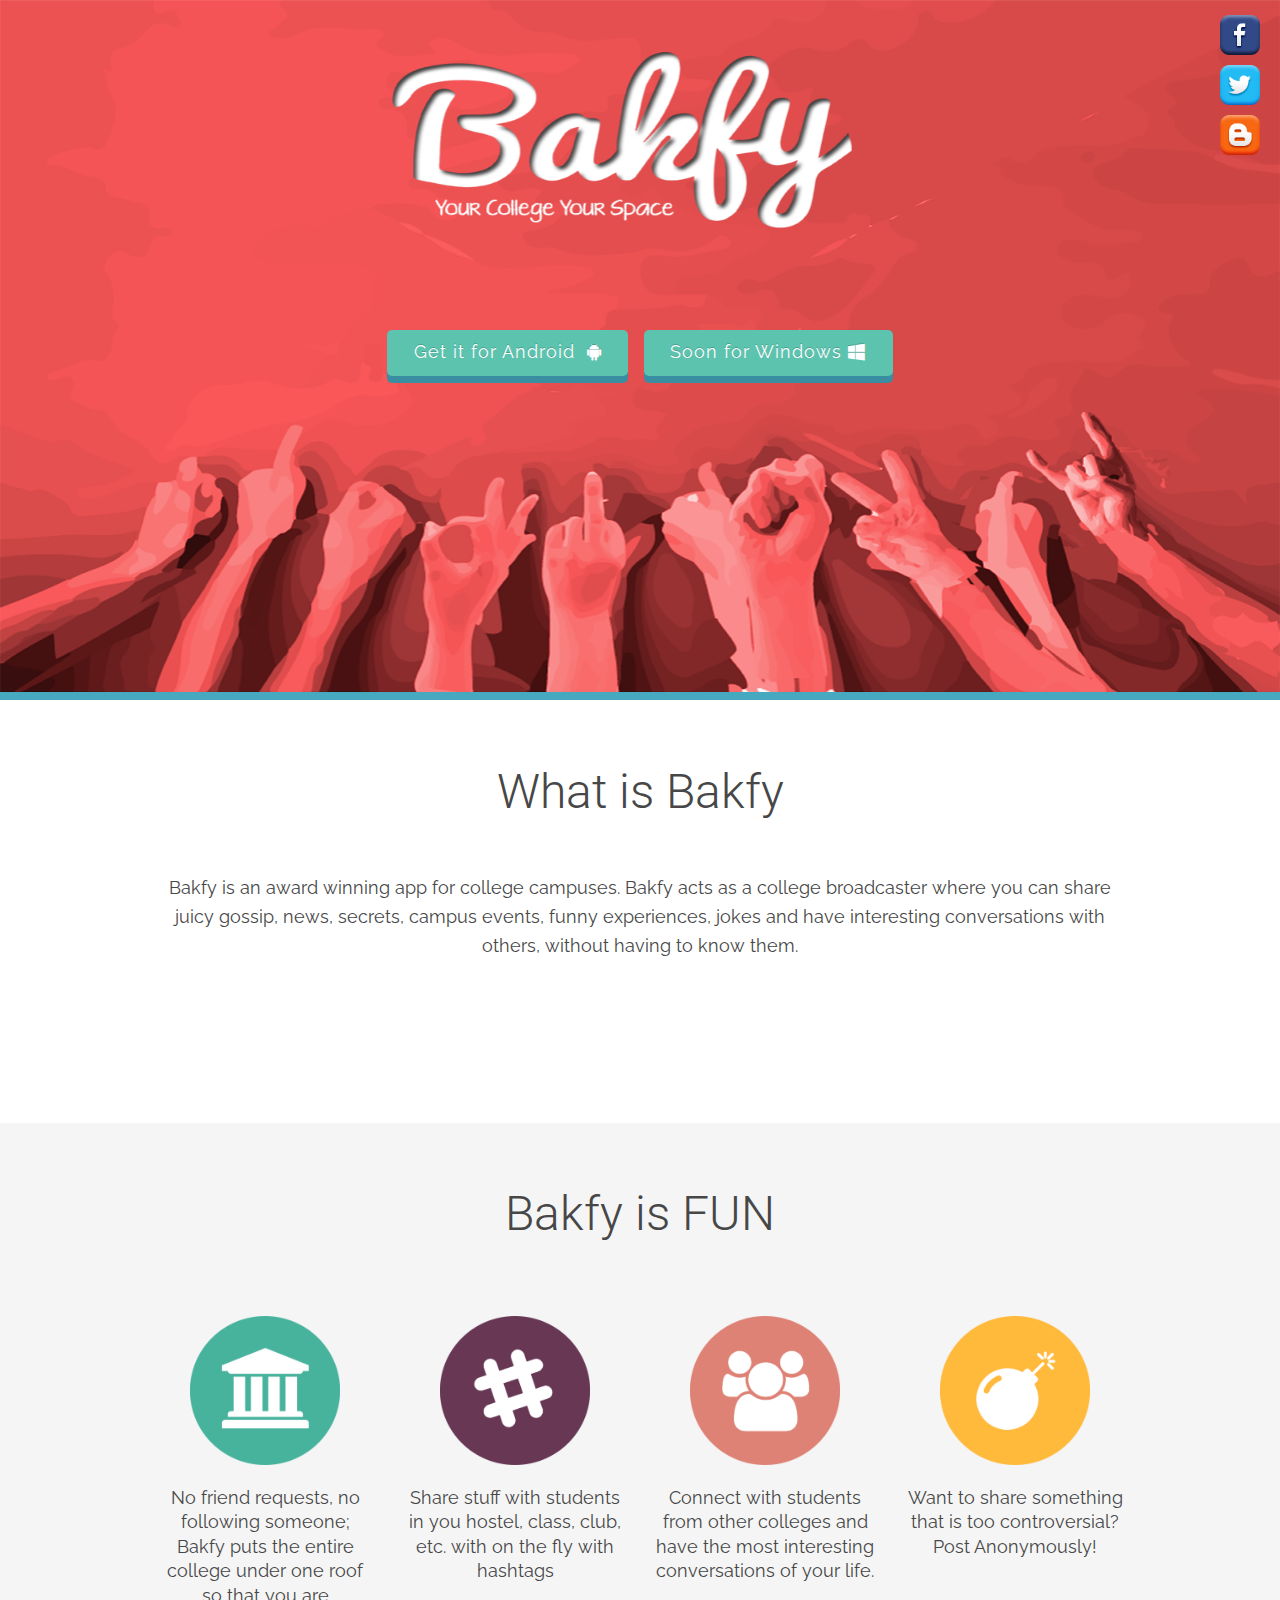
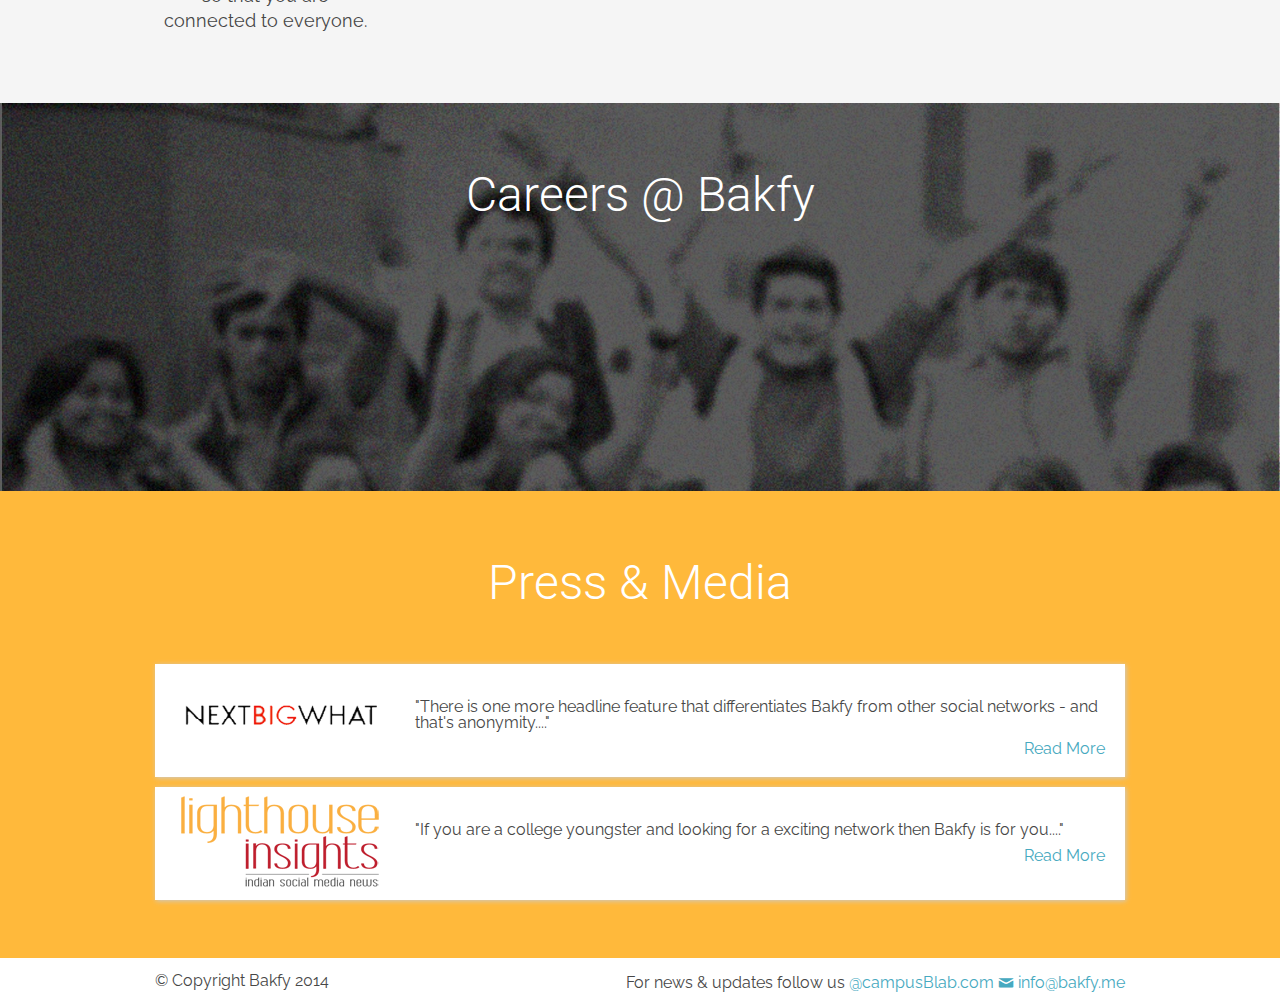
==== index.html @ e76b0308 "font n all" ====
<!DOCTYPE html>

<!--[if IE 8]>         <html class="no-js lt-ie9" lang="en" > <![endif]-->
<!--[if gt IE 8]><!--> <html class="no-js" lang="en" > <!--<![endif]-->

<head>

  <meta charset="utf-8">
  <meta http-equiv="X-UA-Compatible" content="IE=edge,chrome=1">
  <meta name="viewport" content="width=device-width, initial-scale=1">
  <title>Bakfy</title>
  <meta name="title" content="Bakfy">
  <!-- Webfonts -->
  <link rel='stylesheet' href='http://fonts.googleapis.com/css?family=Roboto:400,700'>
  <link href='http://fonts.googleapis.com/css?family=Raleway' rel='stylesheet' type='text/css'>
  <!-- CSS -->
  <link rel='stylesheet' href='css/style.css'>
  <link rel='stylesheet' href='css/kirill.css'>
  <link rel='stylesheet' href='css/tsl.css'>
  <link rel='stylesheet' href='css/font-awesome/css/font-awesome.min.css'>  

  <!-- Favicons -->
  <link rel="icon" type="image/ico" href="favicon.ico">

  <!-- Application-specific meta tags -->
  <!-- Windows 8 -->
  <meta name="application-name" content="">
  <meta name="msapplication-TileColor" content="">
  <meta name="msapplication-TileImage" content="">
  <!-- Twitter -->
  <meta name="twitter:card" content="">
  <meta name="twitter:site" content="">
  <meta name="twitter:title" content="">
  <meta name="twitter:description" content="">
  <meta name="twitter:url" content="">
  <!-- Facebook -->
  <meta property="og:title" content="">
  <meta property="og:description" content="">
  <meta property="og:url" content="">
  <meta property="og:image" content="">


</head>

<body>
    <div class="socialites small-3 large-3 columns" >
                <a href="https://www.facebook.com/bakfy" target="_blank"><img src="img/fb.png"></a>
                <a href="https://twitter.com/bakfy" target="_blank"><img src="img/tw.png"></a>
                <a href="https://campusblab.com" target="_blank"><img src="img/blogger.png"></a>
        </div>
    <header style="height: 700px;">
      <div class="row" style="margin-top: 280px;">
            <div class="small-12 large-8 small-centered columns">
            <p class="text-center slideup">
    <!--            -->
    <a href="https://play.google.com/store/apps/details?id=com.bakfy.dev&hl=en" target="_blank" class="button push ">Get it for Android &nbsp;<i class="fa fa-android"></i></a>
    <a href="#" class="button push " style="margin-left: 10px;position: relative">Soon for Windows&nbsp;<i class="fa fa-windows"></i></a>
            </p>
            </div>
  	</div>
  </header>

  <section class="story" id="aboutUs">
  	<div class="row">
  		<div class="small-12 columns">
  			<h3>What is Bakfy</h3>
                        <p class="fadein">
                    Bakfy is an award winning app for college campuses. Bakfy acts as a college broadcaster where you can share juicy gossip, news, secrets, campus events, funny experiences, jokes and have interesting conversations with others, without having to know them. 
                    </p>
                    <br/><br/>
                    <a href="#" data-reveal-id="myVid" class="button push playVid fadein">
                        <i class="fa fa-play-circle"></i>&nbsp; Watch Video
                    </a>
  		</div>
  	</div>
  </section>
  <section class="one story">
      <h3>Bakfy is FUN</h3>
    <div class="row buttonsRound">
  		<div class="small-12 large-3 columns">
                    <div class="mainRound"><img src="img/univ.png"></div>
  				<p>No friend requests, no following someone; Bakfy puts the entire college under one roof so that you are connected to everyone.</p>
  		</div>
  		<div class="small-12 large-3 columns">
  				<div class="mainRound"><img src="img/hash.png"></div>
  				<p>Share stuff with students in you hostel, class, club, etc. with on the fly with hashtags</p>
  		</div>
  		<div class="small-12 large-3 columns">
  				<div class="mainRound"><img src="img/users.png"></div>
  				<p>Connect with students from other colleges and have the most interesting conversations of your life.</p>
  		</div>
  		<div class="small-12 large-3 columns">
  				<div class="mainRound"><img src="img/bomb.png"></div>
  				<p>Want to share something that is too controversial? Post Anonymously!</p>
  		</div>
  	</div>
  </section>
 <section class="story" id="careers">
  	<div class="row">
  		<div class="small-12 columns">
  			<h3>Careers @ Bakfy</h3>
                        <p class="fadein">
                    Bakfy is a Bangalore based startup by alums of NIT Trichy and DCE (Yes, we could not make it to IITs). Some of the brightest minds and super passionate students from across campuses are working with us. If you are a go-getter, a startup enthusiast and want to learn while earning some money, Bakfy may just be the place for you.

                    We are looking for people to work across Campus Ambassadors, Marketing and Content Writing. Don't know your mojo? No worries. We will help you figure out.

                    Shoot an email at <a href="mailto:reach@bakfy.me">reach@bakfy.me</a> with some brief about yourself. 
                    </p>
  		</div>
  	</div>
  </section>   
  <section class="story one" id="pressCoverage">
  	<div class="row">
  		<div class="small-12 columns">
  			<h3>Press & Media</h3>
                        <div class="row pressTab">
                        <div class="small-12 large-3 columns">
                            <img src="img/nbw_.png">
                        </div>
                        <div class="small-12 large-9 columns pressText">
                            "There is one more headline feature that differentiates Bakfy from other social networks - and that's anonymity...."<br/>
                            <a class="pull-right pressReadMore" href="http://www.nextbigwhat.com/bakfy-helps-find-fellow-iitians-easy-way-297/" target="_blank">Read More</a>
                        </div>
                        </div>
                        <div class="row pressTab">
                        <div class="small-12 large-3 columns">
                            <img src="img/lhi.png">
                        </div>
                        <div class="small-12 large-9 columns pressText">
                            "If you are a college youngster and looking for a exciting network then Bakfy is for you...."<br/>
                            <a class="pull-right pressReadMore" href="http://lighthouseinsights.in/bakfy-android-app-review.html/" target="_blank">Read More</a>
                        </div>
                        </div>
  		</div>
  	</div>
  </section>    
  <div><a href="#" class="scrollup"><i class="icon-arrow-up"></i></a></div>

  <footer>
    <div class="row">
        <div class="small-12 columns" style="margin: 15px 0;">
          <div class="pull-left">&copy; Copyright Bakfy 2014</div> 
          <div class="pull-right">For news &amp; updates follow us <a href="http://campusblab.com/">@campusBlab.com</a> <a href="mailto:info@bakfy.me"><i style="position: relative; top: 2px;"class="icon-mail"></i> info@bakfy.me</a></div>
      </div>
    </div>
  </footer>

  <script>
  document.write('<script src=' +
  ('__proto__' in {} ? 'js/zepto' : 'js/jquery') +
  '.js><\/script>')
  </script>

	<!-- JS -->
  <script src='js/jquery.js'></script>
	<script src='js/foundation.min.js'></script>
	<script src='js/app.js'></script>
	<script src='js/inview.min.js'></script>

  <script>
    $(document).foundation();
    $(document).ready(function(){
        $('a.smoother').click(function(){
         $('html, body').animate({
            scrollTop: $( $.attr(this, 'href') ).offset().top
        }, 500);
        return false;
        });
    });
  </script>
<div id="myVid" class="reveal-modal" data-reveal >
    <div id="vimeoVid"></div>
  <a class="close-reveal-modal closeMe">&#215;</a>
</div>
</body>
</html>
---- css/style.css ----
*,
*:before,
*:after {
  -moz-box-sizing: border-box;
  -webkit-box-sizing: border-box;
  box-sizing: border-box; }

html,
body {
  font-size: 100%; }

body {
  background: white;
  color: #474747;
  padding: 0;
  margin: 0;
  font-family: "Raleway", "brandon grotesque", "Helvetica Neue", "Helvetica", Helvetica, Arial, sans-serif;
  font-weight: normal;
  font-style: normal;
  line-height: 1;
  position: relative; }

a:focus {
  outline: none; }

img,
object,
embed {
  max-width: 100%;
  height: auto; }

object,
embed {
  height: 100%; }

img {
  -ms-interpolation-mode: bicubic; }

#map_canvas img,
#map_canvas embed,
#map_canvas object,
.map_canvas img,
.map_canvas embed,
.map_canvas object {
  max-width: none !important; }

.left {
  float: left !important; }

.right {
  float: right !important; }

.text-left {
  text-align: left !important; }

.text-right {
  text-align: right !important; }

.text-center {
  text-align: center !important; }

.text-justify {
  text-align: justify !important; }

.hide {
  display: none; }

.antialiased {
  -webkit-font-smoothing: antialiased; }

img {
  display: inline-block; }

textarea {
  height: auto;
  min-height: 50px; }

select {
  width: 100%; }

/* Grid HTML Classes */
.row {
  width: 100%;
  margin-left: auto;
  margin-right: auto;
  margin-top: 0;
  margin-bottom: 0;
  max-width: 62.5em;
  *zoom: 1; }
  .row:before, .row:after {
    content: " ";
    display: table; }
  .row:after {
    clear: both; }
  .row .column,
  .row .columns {
    position: relative;
    padding-left: 0.9375em;
    padding-right: 0.9375em;
    width: 100%;
    float: left; }
  .row.collapse .column,
  .row.collapse .columns {
    position: relative;
    padding-left: 0;
    padding-right: 0;
    float: left; }
  .row .row {
    width: auto;
    margin-left: -0.9375em;
    margin-right: -0.9375em;
    margin-top: 0;
    margin-bottom: 0;
    max-width: none;
    *zoom: 1; }
    .row .row:before, .row .row:after {
      content: " ";
      display: table; }
    .row .row:after {
      clear: both; }
    .row .row.collapse {
      width: auto;
      margin: 0;
      max-width: none;
      *zoom: 1; }
      .row .row.collapse:before, .row .row.collapse:after {
        content: " ";
        display: table; }
      .row .row.collapse:after {
        clear: both; }

@media only screen {
  .row .column,
  .row .columns {
    position: relative;
    padding-left: 0.9375em;
    padding-right: 0.9375em;
    float: left; }

  .row .small-1 {
    position: relative;
    width: 8.33333%; }

  .row .small-2 {
    position: relative;
    width: 16.66667%; }

  .row .small-3 {
    position: relative;
    width: 25%; }

  .row .small-4 {
    position: relative;
    width: 33.33333%; }

  .row .small-5 {
    position: relative;
    width: 41.66667%; }

  .row .small-6 {
    position: relative;
    width: 50%; }

  .row .small-7 {
    position: relative;
    width: 58.33333%; }

  .row .small-8 {
    position: relative;
    width: 66.66667%; }

  .row .small-9 {
    position: relative;
    width: 75%; }

  .row .small-10 {
    position: relative;
    width: 83.33333%; }

  .row .small-11 {
    position: relative;
    width: 91.66667%; }

  .row .small-12 {
    position: relative;
    width: 100%; }

  .row .small-offset-1 {
    position: relative;
    margin-left: 8.33333%; }

  .row .small-offset-2 {
    position: relative;
    margin-left: 16.66667%; }

  .row .small-offset-3 {
    position: relative;
    margin-left: 25%; }

  .row .small-offset-4 {
    position: relative;
    margin-left: 33.33333%; }

  .row .small-offset-5 {
    position: relative;
    margin-left: 41.66667%; }

  .row .small-offset-6 {
    position: relative;
    margin-left: 50%; }

  .row .small-offset-7 {
    position: relative;
    margin-left: 58.33333%; }

  .row .small-offset-8 {
    position: relative;
    margin-left: 66.66667%; }

  .row .small-offset-9 {
    position: relative;
    margin-left: 75%; }

  .row .small-offset-10 {
    position: relative;
    margin-left: 83.33333%; }

  [class*="column"] + [class*="column"]:last-child {
    float: right; }

  [class*="column"] + [class*="column"].end {
    float: left; }

  .column.small-centered,
  .columns.small-centered {
    position: relative;
    margin-left: auto;
    margin-right: auto;
    float: none !important; } }
/* Styles for screens that are atleast 768px; */
@media only screen and (min-width: 48em) {
  .row .large-1 {
    position: relative;
    width: 8.33333%; }

  .row .large-2 {
    position: relative;
    width: 16.66667%; }

  .row .large-3 {
    position: relative;
    width: 25%; }

  .row .large-4 {
    position: relative;
    width: 33.33333%; }

  .row .large-5 {
    position: relative;
    width: 41.66667%; }

  .row .large-6 {
    position: relative;
    width: 50%; }

  .row .large-7 {
    position: relative;
    width: 58.33333%; }

  .row .large-8 {
    position: relative;
    width: 66.66667%; }

  .row .large-9 {
    position: relative;
    width: 75%; }

  .row .large-10 {
    position: relative;
    width: 83.33333%; }

  .row .large-11 {
    position: relative;
    width: 91.66667%; }

  .row .large-12 {
    position: relative;
    width: 100%; }

  .row .large-offset-1 {
    position: relative;
    margin-left: 8.33333%; }

  .row .large-offset-2 {
    position: relative;
    margin-left: 16.66667%; }

  .row .large-offset-3 {
    position: relative;
    margin-left: 25%; }

  .row .large-offset-4 {
    position: relative;
    margin-left: 33.33333%; }

  .row .large-offset-5 {
    position: relative;
    margin-left: 41.66667%; }

  .row .large-offset-6 {
    position: relative;
    margin-left: 50%; }

  .row .large-offset-7 {
    position: relative;
    margin-left: 58.33333%; }

  .row .large-offset-8 {
    position: relative;
    margin-left: 66.66667%; }

  .row .large-offset-9 {
    position: relative;
    margin-left: 75%; }

  .row .large-offset-10 {
    position: relative;
    margin-left: 83.33333%; }

  .push-2 {
    position: relative;
    left: 16.66667%;
    right: auto; }

  .pull-2 {
    position: relative;
    right: 16.66667%;
    left: auto; }

  .push-3 {
    position: relative;
    left: 25%;
    right: auto; }

  .pull-3 {
    position: relative;
    right: 25%;
    left: auto; }

  .push-4 {
    position: relative;
    left: 33.33333%;
    right: auto; }

  .pull-4 {
    position: relative;
    right: 33.33333%;
    left: auto; }

  .push-5 {
    position: relative;
    left: 41.66667%;
    right: auto; }

  .pull-5 {
    position: relative;
    right: 41.66667%;
    left: auto; }

  .push-6 {
    position: relative;
    left: 50%;
    right: auto; }

  .pull-6 {
    position: relative;
    right: 50%;
    left: auto; }

  .push-7 {
    position: relative;
    left: 58.33333%;
    right: auto; }

  .pull-7 {
    position: relative;
    right: 58.33333%;
    left: auto; }

  .push-8 {
    position: relative;
    left: 66.66667%;
    right: auto; }

  .pull-8 {
    position: relative;
    right: 66.66667%;
    left: auto; }

  .push-9 {
    position: relative;
    left: 75%;
    right: auto; }

  .pull-9 {
    position: relative;
    right: 75%;
    left: auto; }

  .push-10 {
    position: relative;
    left: 83.33333%;
    right: auto; }

  .pull-10 {
    position: relative;
    right: 83.33333%;
    left: auto; }

  .small-push-2 {
    left: inherit; }

  .small-pull-2 {
    right: inherit; }

  .small-push-3 {
    left: inherit; }

  .small-pull-3 {
    right: inherit; }

  .small-push-4 {
    left: inherit; }

  .small-pull-4 {
    right: inherit; }

  .small-push-5 {
    left: inherit; }

  .small-pull-5 {
    right: inherit; }

  .small-push-6 {
    left: inherit; }

  .small-pull-6 {
    right: inherit; }

  .small-push-7 {
    left: inherit; }

  .small-pull-7 {
    right: inherit; }

  .small-push-8 {
    left: inherit; }

  .small-pull-8 {
    right: inherit; }

  .small-push-9 {
    left: inherit; }

  .small-pull-9 {
    right: inherit; }

  .small-push-10 {
    left: inherit; }

  .small-pull-10 {
    right: inherit; }

  .column.large-centered,
  .columns.large-centered {
    position: relative;
    margin-left: auto;
    margin-right: auto;
    float: none !important; } }
/* Foundation Visibility HTML Classes */
.show-for-small,
.show-for-medium-down,
.show-for-large-down {
  display: inherit !important; }

.show-for-medium,
.show-for-medium-up,
.show-for-large,
.show-for-large-up,
.show-for-xlarge {
  display: none !important; }

.hide-for-medium,
.hide-for-medium-up,
.hide-for-large,
.hide-for-large-up,
.hide-for-xlarge {
  display: inherit !important; }

.hide-for-small,
.hide-for-medium-down,
.hide-for-large-down {
  display: none !important; }

/* Specific visilbity for tables */
table.show-for-small, table.show-for-medium-down, table.show-for-large-down, table.hide-for-medium, table.hide-for-medium-up, table.hide-for-large, table.hide-for-large-up, table.hide-for-xlarge {
  display: table; }

thead.show-for-small, thead.show-for-medium-down, thead.show-for-large-down, thead.hide-for-medium, thead.hide-for-medium-up, thead.hide-for-large, thead.hide-for-large-up, thead.hide-for-xlarge {
  display: table-header-group !important; }

tbody.show-for-small, tbody.show-for-medium-down, tbody.show-for-large-down, tbody.hide-for-medium, tbody.hide-for-medium-up, tbody.hide-for-large, tbody.hide-for-large-up, tbody.hide-for-xlarge {
  display: table-row-group !important; }

tr.show-for-small, tr.show-for-medium-down, tr.show-for-large-down, tr.hide-for-medium, tr.hide-for-medium-up, tr.hide-for-large, tr.hide-for-large-up, tr.hide-for-xlarge {
  display: table-row !important; }

td.show-for-small, td.show-for-medium-down, td.show-for-large-down, td.hide-for-medium, td.hide-for-medium-up, td.hide-for-large, td.hide-for-large-up, td.hide-for-xlarge,
th.show-for-small,
th.show-for-medium-down,
th.show-for-large-down,
th.hide-for-medium,
th.hide-for-medium-up,
th.hide-for-large,
th.hide-for-large-up,
th.hide-for-xlarge {
  display: table-cell !important; }

/* Medium Displays: 768px - 1279px */
@media only screen and (min-width: 48em) {
  .show-for-medium,
  .show-for-medium-up {
    display: inherit !important; }

  .show-for-small {
    display: none !important; }

  .hide-for-small {
    display: inherit !important; }

  .hide-for-medium,
  .hide-for-medium-up {
    display: none !important; }

  /* Specific visilbity for tables */
  table.show-for-medium, table.show-for-medium-up, table.hide-for-small {
    display: table; }

  thead.show-for-medium, thead.show-for-medium-up, thead.hide-for-small {
    display: table-header-group !important; }

  tbody.show-for-medium, tbody.show-for-medium-up, tbody.hide-for-small {
    display: table-row-group !important; }

  tr.show-for-medium, tr.show-for-medium-up, tr.hide-for-small {
    display: table-row !important; }

  td.show-for-medium, td.show-for-medium-up, td.hide-for-small,
  th.show-for-medium,
  th.show-for-medium-up,
  th.hide-for-small {
    display: table-cell !important; } }
/* Large Displays: 1280px - 1440px */
@media only screen and (min-width: 80em) {
  .show-for-large,
  .show-for-large-up {
    display: inherit !important; }

  .show-for-medium,
  .show-for-medium-down {
    display: none !important; }

  .hide-for-medium,
  .hide-for-medium-down {
    display: inherit !important; }

  .hide-for-large,
  .hide-for-large-up {
    display: none !important; }

  /* Specific visilbity for tables */
  table.show-for-large, table.show-for-large-up, table.hide-for-medium, table.hide-for-medium-down {
    display: table; }

  thead.show-for-large, thead.show-for-large-up, thead.hide-for-medium, thead.hide-for-medium-down {
    display: table-header-group !important; }

  tbody.show-for-large, tbody.show-for-large-up, tbody.hide-for-medium, tbody.hide-for-medium-down {
    display: table-row-group !important; }

  tr.show-for-large, tr.show-for-large-up, tr.hide-for-medium, tr.hide-for-medium-down {
    display: table-row !important; }

  td.show-for-large, td.show-for-large-up, td.hide-for-medium, td.hide-for-medium-down,
  th.show-for-large,
  th.show-for-large-up,
  th.hide-for-medium,
  th.hide-for-medium-down {
    display: table-cell !important; } }
/* X-Large Displays: 1400px and up */
@media only screen and (min-width: 90em) {
  .show-for-xlarge {
    display: inherit !important; }

  .show-for-large,
  .show-for-large-down {
    display: none !important; }

  .hide-for-large,
  .hide-for-large-down {
    display: inherit !important; }

  .hide-for-xlarge {
    display: none !important; }

  /* Specific visilbity for tables */
  table.show-for-xlarge, table.hide-for-large, table.hide-for-large-down {
    display: table; }

  thead.show-for-xlarge, thead.hide-for-large, thead.hide-for-large-down {
    display: table-header-group !important; }

  tbody.show-for-xlarge, tbody.hide-for-large, tbody.hide-for-large-down {
    display: table-row-group !important; }

  tr.show-for-xlarge, tr.hide-for-large, tr.hide-for-large-down {
    display: table-row !important; }

  td.show-for-xlarge, td.hide-for-large, td.hide-for-large-down,
  th.show-for-xlarge,
  th.hide-for-large,
  th.hide-for-large-down {
    display: table-cell !important; } }
/* Orientation targeting */
.show-for-landscape,
.hide-for-portrait {
  display: inherit !important; }

.hide-for-landscape,
.show-for-portrait {
  display: none !important; }

/* Specific visilbity for tables */
table.hide-for-landscape, table.show-for-portrait {
  display: table; }

thead.hide-for-landscape, thead.show-for-portrait {
  display: table-header-group !important; }

tbody.hide-for-landscape, tbody.show-for-portrait {
  display: table-row-group !important; }

tr.hide-for-landscape, tr.show-for-portrait {
  display: table-row !important; }

td.hide-for-landscape, td.show-for-portrait,
th.hide-for-landscape,
th.show-for-portrait {
  display: table-cell !important; }

@media only screen and (orientation: landscape) {
  .show-for-landscape,
  .hide-for-portrait {
    display: inherit !important; }

  .hide-for-landscape,
  .show-for-portrait {
    display: none !important; }

  /* Specific visilbity for tables */
  table.show-for-landscape, table.hide-for-portrait {
    display: table; }

  thead.show-for-landscape, thead.hide-for-portrait {
    display: table-header-group !important; }

  tbody.show-for-landscape, tbody.hide-for-portrait {
    display: table-row-group !important; }

  tr.show-for-landscape, tr.hide-for-portrait {
    display: table-row !important; }

  td.show-for-landscape, td.hide-for-portrait,
  th.show-for-landscape,
  th.hide-for-portrait {
    display: table-cell !important; } }
@media only screen and (orientation: portrait) {
  .show-for-portrait,
  .hide-for-landscape {
    display: inherit !important; }

  .hide-for-portrait,
  .show-for-landscape {
    display: none !important; }

  /* Specific visilbity for tables */
  table.show-for-portrait, table.hide-for-landscape {
    display: table; }

  thead.show-for-portrait, thead.hide-for-landscape {
    display: table-header-group !important; }

  tbody.show-for-portrait, tbody.hide-for-landscape {
    display: table-row-group !important; }

  tr.show-for-portrait, tr.hide-for-landscape {
    display: table-row !important; }

  td.show-for-portrait, td.hide-for-landscape,
  th.show-for-portrait,
  th.hide-for-landscape {
    display: table-cell !important; } }
/* Touch-enabled device targeting */
.show-for-touch {
  display: none !important; }

.hide-for-touch {
  display: inherit !important; }

.touch .show-for-touch {
  display: inherit !important; }

.touch .hide-for-touch {
  display: none !important; }

/* Specific visilbity for tables */
table.hide-for-touch {
  display: table; }

.touch table.show-for-touch {
  display: table; }

thead.hide-for-touch {
  display: table-header-group !important; }

.touch thead.show-for-touch {
  display: table-header-group !important; }

tbody.hide-for-touch {
  display: table-row-group !important; }

.touch tbody.show-for-touch {
  display: table-row-group !important; }

tr.hide-for-touch {
  display: table-row !important; }

.touch tr.show-for-touch {
  display: table-row !important; }

td.hide-for-touch {
  display: table-cell !important; }

.touch td.show-for-touch {
  display: table-cell !important; }

th.hide-for-touch {
  display: table-cell !important; }

.touch th.show-for-touch {
  display: table-cell !important; }

/* Foundation Block Grids for below small breakpoint */
@media only screen {
  [class*="block-grid-"] {
    display: block;
    padding: 0;
    margin: 0 -10px;
    *zoom: 1; }
    [class*="block-grid-"]:before, [class*="block-grid-"]:after {
      content: " ";
      display: table; }
    [class*="block-grid-"]:after {
      clear: both; }
    [class*="block-grid-"] > li {
      display: block;
      height: auto;
      float: left;
      padding: 0 10px 10px; }

  .small-block-grid-1 > li {
    width: 100%;
    padding: 0 10px 10px; }
    .small-block-grid-1 > li:nth-of-type(1n+1) {
      clear: both; }

  .small-block-grid-2 > li {
    width: 50%;
    padding: 0 10px 10px; }
    .small-block-grid-2 > li:nth-of-type(2n+1) {
      clear: both; }

  .small-block-grid-3 > li {
    width: 33.33333%;
    padding: 0 10px 10px; }
    .small-block-grid-3 > li:nth-of-type(3n+1) {
      clear: both; }

  .small-block-grid-4 > li {
    width: 25%;
    padding: 0 10px 10px; }
    .small-block-grid-4 > li:nth-of-type(4n+1) {
      clear: both; }

  .small-block-grid-5 > li {
    width: 20%;
    padding: 0 10px 10px; }
    .small-block-grid-5 > li:nth-of-type(5n+1) {
      clear: both; }

  .small-block-grid-6 > li {
    width: 16.66667%;
    padding: 0 10px 10px; }
    .small-block-grid-6 > li:nth-of-type(6n+1) {
      clear: both; }

  .small-block-grid-7 > li {
    width: 14.28571%;
    padding: 0 10px 10px; }
    .small-block-grid-7 > li:nth-of-type(7n+1) {
      clear: both; }

  .small-block-grid-8 > li {
    width: 12.5%;
    padding: 0 10px 10px; }
    .small-block-grid-8 > li:nth-of-type(8n+1) {
      clear: both; }

  .small-block-grid-9 > li {
    width: 11.11111%;
    padding: 0 10px 10px; }
    .small-block-grid-9 > li:nth-of-type(9n+1) {
      clear: both; }

  .small-block-grid-10 > li {
    width: 10%;
    padding: 0 10px 10px; }
    .small-block-grid-10 > li:nth-of-type(10n+1) {
      clear: both; }

  .small-block-grid-11 > li {
    width: 9.09091%;
    padding: 0 10px 10px; }
    .small-block-grid-11 > li:nth-of-type(11n+1) {
      clear: both; }

  .small-block-grid-12 > li {
    width: 8.33333%;
    padding: 0 10px 10px; }
    .small-block-grid-12 > li:nth-of-type(12n+1) {
      clear: both; } }
/* Foundation Block Grids for above small breakpoint */
@media only screen and (min-width: 48em) {
  .large-block-grid-1 > li {
    width: 100%;
    padding: 0 10px 10px; }
    .large-block-grid-1 > li:nth-of-type(1n+1) {
      clear: both; }

  .large-block-grid-2 > li {
    width: 50%;
    padding: 0 10px 10px; }
    .large-block-grid-2 > li:nth-of-type(2n+1) {
      clear: both; }

  .large-block-grid-3 > li {
    width: 33.33333%;
    padding: 0 10px 10px; }
    .large-block-grid-3 > li:nth-of-type(3n+1) {
      clear: both; }

  .large-block-grid-4 > li {
    width: 25%;
    padding: 0 10px 10px; }
    .large-block-grid-4 > li:nth-of-type(4n+1) {
      clear: both; }

  .large-block-grid-5 > li {
    width: 20%;
    padding: 0 10px 10px; }
    .large-block-grid-5 > li:nth-of-type(5n+1) {
      clear: both; }

  .large-block-grid-6 > li {
    width: 16.66667%;
    padding: 0 10px 10px; }
    .large-block-grid-6 > li:nth-of-type(6n+1) {
      clear: both; }

  .large-block-grid-7 > li {
    width: 14.28571%;
    padding: 0 10px 10px; }
    .large-block-grid-7 > li:nth-of-type(7n+1) {
      clear: both; }

  .large-block-grid-8 > li {
    width: 12.5%;
    padding: 0 10px 10px; }
    .large-block-grid-8 > li:nth-of-type(8n+1) {
      clear: both; }

  .large-block-grid-9 > li {
    width: 11.11111%;
    padding: 0 10px 10px; }
    .large-block-grid-9 > li:nth-of-type(9n+1) {
      clear: both; }

  .large-block-grid-10 > li {
    width: 10%;
    padding: 0 10px 10px; }
    .large-block-grid-10 > li:nth-of-type(10n+1) {
      clear: both; }

  .large-block-grid-11 > li {
    width: 9.09091%;
    padding: 0 10px 10px; }
    .large-block-grid-11 > li:nth-of-type(11n+1) {
      clear: both; }

  .large-block-grid-12 > li {
    width: 8.33333%;
    padding: 0 10px 10px; }
    .large-block-grid-12 > li:nth-of-type(12n+1) {
      clear: both; }

  [class*="small-block-grid-"] > li {
    clear: none !important; } }
p.lead {
  font-size: 1.21875em;
  line-height: 1.6; }

.subheader {
  line-height: 1.4;
  color: #949494;
  font-weight: 300;
  margin-top: 0.2em;
  margin-bottom: 0.5em; }

/* Typography resets */
div,
dl,
dt,
dd,
ul,
ol,
li,
h1,
h2,
h3,
h4,
h5,
h6,
pre,
form,
p,
blockquote,
th,
td {
  margin: 0;
  padding: 0;
  direction: ltr; }

/* Default Link Styles */
a {
  color: #46a9c0;
  text-decoration: none;
  line-height: inherit;
  -webkit-transition: all .2s ease;
  -moz-transition: all .2s ease;
  -ms-transition: all .2s ease;
  -o-transition: all .2s ease;
  transition: all .2s ease;
}
  a:hover, a:focus {
    color: #398ea1; }
  a img {
    border: none; }

/* Default paragraph styles */
p {
  font-family: inherit;
  font-weight: normal;
  font-size: 1.1em;
  line-height: 1.65;
  margin-bottom: 1.25em;
  text-rendering: optimizeLegibility; }
  p aside {
    font-size: 0.875em;
    line-height: 1.35;
    font-style: italic; }

/* Default header styles */
h1, h2, h3, h4, h5, h6 {
  font-family: "Roboto", "brandon grotesque", "Helvetica Neue", "Helvetica", Helvetica, Arial, sans-serif;
  font-weight: 500;
  font-style: normal;
  color: #474747;
  text-rendering: optimizeLegibility;
  margin-top: 0.2em;
  margin-bottom: 0.5em;
  line-height: 1.2125em; }
  h1 small, h2 small, h3 small, h4 small, h5 small, h6 small {
    font-size: 60%;
    color: #949494;
    line-height: 0; }

h1 {
  font-size: 2.125em; }

h2 {
  font-size: 1.6875em; }

h3 {
  font-size: 1.375em; }

h4 {
  font-size: 1.125em; }

h5 {
  font-size: 1.125em; }

h6 {
  font-size: 1em; }

hr {
  border: solid #dddddd;
  border-width: 1px 0 0;
  clear: both;
  margin: 1.25em 0 1.1875em;
  height: 0; }

/* Helpful Typography Defaults */
em,
i {
  font-style: italic;
  line-height: inherit; }

strong,
b {
  font-weight: 500;
  line-height: inherit; }

small {
  font-size: 60%;
  line-height: inherit; }

code {
  font-family: Consolas, "Liberation Mono", Courier, monospace;
  font-weight: 500;
  color: #7f0a0c; }

/* Lists */
ul,
ol,
dl {
  font-size: 1em;
  line-height: 1.6;
  margin-bottom: 1.25em;
  list-style-position: outside;
  font-family: inherit; }

/* Unordered Lists */
ul li ul,
ul li ol {
  margin-left: 1.25em;
  margin-bottom: 0;
  font-size: 1em;
  /* Override nested font-size change */ }
ul.square li ul, ul.circle li ul, ul.disc li ul {
  list-style: inherit; }
ul.square {
  list-style-type: square; }
ul.circle {
  list-style-type: circle; }
ul.disc {
  list-style-type: disc; }
ul.no-bullet {
  list-style: none; }

/* Ordered Lists */
ol li ul,
ol li ol {
  margin-left: 1.25em;
  margin-bottom: 0; }

/* Definition Lists */
dl dt {
  margin-bottom: 0.3em;
  font-weight: 500; }
dl dd {
  margin-bottom: 0.75em; }

/* Abbreviations */
abbr,
acronym {
  text-transform: uppercase;
  font-size: 90%;
  color: #474747;
  border-bottom: 1px dotted #dddddd;
  cursor: help; }

abbr {
  text-transform: none; }

/* Blockquotes */
blockquote {
  margin: 0 0 1.25em;
  padding: 0.5625em 1.25em 0 1.1875em;
  border-left: 1px solid #dddddd; }
  blockquote cite {
    display: block;
    font-size: 0.8125em;
    color: #7a7a7a; }
    blockquote cite:before {
      content: "\2014 \0020"; }
    blockquote cite a,
    blockquote cite a:visited {
      color: #7a7a7a; }

blockquote,
blockquote p {
  line-height: 1.6;
  color: #949494; }

/* Microformats */
.vcard {
  display: inline-block;
  margin: 0 0 1.25em 0;
  border: 1px solid #dddddd;
  padding: 0.625em 0.75em; }
  .vcard li {
    margin: 0;
    display: block; }
  .vcard .fn {
    font-weight: 500;
    font-size: 0.9375em; }

.vevent .summary {
  font-weight: 500; }
.vevent abbr {
  cursor: default;
  text-decoration: none;
  font-weight: 500;
  border: none;
  padding: 0 0.0625em; }

@media only screen and (min-width: 48em) {
  h1, h2, h3, h4, h5, h6 {
    line-height: 1.4; }

  h1 {
    font-size: 2.75em; }

  h2 {
    font-size: 2.3125em; }

  h3 {
    font-size: 1.6875em; }

  h4 {
    font-size: 1.4375em; } }
/*
 * Print styles.
 *
 * Inlined to avoid required HTTP connection: www.phpied.com/delay-loading-your-print-css/
 * Credit to Paul Irish and HTML5 Boilerplate (html5boilerplate.com)
*/
.print-only {
  display: none !important; }

@media print {
  * {
    background: transparent !important;
    color: black !important;
    /* Black prints faster: h5bp.com/s */
    box-shadow: none !important;
    text-shadow: none !important; }

  a,
  a:visited {
    text-decoration: underline; }

  a[href]:after {
    content: " (" attr(href) ")"; }

  abbr[title]:after {
    content: " (" attr(title) ")"; }

  .ir a:after,
  a[href^="javascript:"]:after,
  a[href^="#"]:after {
    content: ""; }

  pre,
  blockquote {
    border: 1px solid #999999;
    page-break-inside: avoid; }

  thead {
    display: table-header-group;
    /* h5bp.com/t */ }

  tr,
  img {
    page-break-inside: avoid; }

  img {
    max-width: 100% !important; }

  @page {
    margin: 0.5cm; }

  p,
  h2,
  h3 {
    orphans: 3;
    widows: 3; }

  h2,
  h3 {
    page-break-after: avoid; }

  .hide-on-print {
    display: none !important; }

  .print-only {
    display: block !important; }

  .hide-for-print {
    display: none !important; }

  .show-for-print {
    display: inherit !important; } }
button, .button {
  cursor: pointer;
  font-family: inherit;
  font-weight: 400;
  line-height: 1;
  margin: 0 0 1.25em;
  position: relative;
  text-decoration: none;
  text-align: center;
  display: inline-block;
  padding: 0.75em 1.5em 0.8125em;
  font-size: 1em;
  background-color: #5CC3AE;
  color: white;
  letter-spacing: 1px;
  border: none;
  }
  button:hover, button:focus, .button:hover, .button:focus {
    background-color: #5CC3AE; }
  button:hover, button:focus, .button:hover, .button:focus {
    color: #fff; }
  button.secondary, .button.secondary {
    background-color: #e9e9e9;
    border-color: #d0d0d0;
    color: #333333; }
    button.secondary:hover, button.secondary:focus, .button.secondary:hover, .button.secondary:focus {
      background-color: #d0d0d0; }
    button.secondary:hover, button.secondary:focus, .button.secondary:hover, .button.secondary:focus {
      color: #333333; }
  button.success, .button.success {
    background-color: #5da423;
    border-color: #457a1a;
    color: white; }
    button.success:hover, button.success:focus, .button.success:hover, .button.success:focus {
      background-color: #457a1a; }
    button.success:hover, button.success:focus, .button.success:hover, .button.success:focus {
      color: white; }
  button.alert, .button.alert {
    background-color: #c60f13;
    border-color: #970b0e;
    color: white; }
    button.alert:hover, button.alert:focus, .button.alert:hover, .button.alert:focus {
      background-color: #970b0e; }
    button.alert:hover, button.alert:focus, .button.alert:hover, .button.alert:focus {
      color: white; }
  button.large, .button.large {
    padding-top: 1em;
    padding-right: 2em;
    padding-bottom: 1.0625em;
    padding-left: 2em;
    font-size: 1.25em; }
  button.small, .button.small {
    padding-top: 0.5625em;
    padding-right: 1.125em;
    padding-bottom: 0.625em;
    padding-left: 1.125em;
    font-size: 0.8125em; }
  button.tiny, .button.tiny {
    padding-top: 0.4375em;
    padding-right: 0.875em;
    padding-bottom: 0.5em;
    padding-left: 0.875em;
    font-size: 0.6875em; }
  button.expand, .button.expand {
    padding-top: false;
    padding-right: 0px;
    padding-bottom: false0.0625em;
    padding-left: 0px;
    width: 100%; }
  button.left-align, .button.left-align {
    text-align: left;
    text-indent: 0.75em; }
  button.right-align, .button.right-align {
    text-align: right;
    padding-right: 0.75em; }
  button.disabled, button[disabled], .button.disabled, .button[disabled] {
    background-color: #46a9c0;
    border-color: #e53a3f;
    color: white;
    cursor: default;
    opacity: 0.6;
    -webkit-box-shadow: none;
    box-shadow: none; }
    button.disabled:hover, button.disabled:focus, button[disabled]:hover, button[disabled]:focus, .button.disabled:hover, .button.disabled:focus, .button[disabled]:hover, .button[disabled]:focus {
      background-color: #e53a3f; }
    button.disabled:hover, button.disabled:focus, button[disabled]:hover, button[disabled]:focus, .button.disabled:hover, .button.disabled:focus, .button[disabled]:hover, .button[disabled]:focus {
      color: white; }
    button.disabled:hover, button.disabled:focus, button[disabled]:hover, button[disabled]:focus, .button.disabled:hover, .button.disabled:focus, .button[disabled]:hover, .button[disabled]:focus {
      background-color: #46a9c0; }
    button.disabled.secondary, button[disabled].secondary, .button.disabled.secondary, .button[disabled].secondary {
      background-color: #e9e9e9;
      border-color: #d0d0d0;
      color: #333333;
      cursor: default;
      opacity: 0.6;
      -webkit-box-shadow: none;
      box-shadow: none; }
      button.disabled.secondary:hover, button.disabled.secondary:focus, button[disabled].secondary:hover, button[disabled].secondary:focus, .button.disabled.secondary:hover, .button.disabled.secondary:focus, .button[disabled].secondary:hover, .button[disabled].secondary:focus {
        background-color: #d0d0d0; }
      button.disabled.secondary:hover, button.disabled.secondary:focus, button[disabled].secondary:hover, button[disabled].secondary:focus, .button.disabled.secondary:hover, .button.disabled.secondary:focus, .button[disabled].secondary:hover, .button[disabled].secondary:focus {
        color: #333333; }
      button.disabled.secondary:hover, button.disabled.secondary:focus, button[disabled].secondary:hover, button[disabled].secondary:focus, .button.disabled.secondary:hover, .button.disabled.secondary:focus, .button[disabled].secondary:hover, .button[disabled].secondary:focus {
        background-color: #e9e9e9; }
    button.disabled.success, button[disabled].success, .button.disabled.success, .button[disabled].success {
      background-color: #5da423;
      border-color: #457a1a;
      color: white;
      cursor: default;
      opacity: 0.6;
      -webkit-box-shadow: none;
      box-shadow: none; }
      button.disabled.success:hover, button.disabled.success:focus, button[disabled].success:hover, button[disabled].success:focus, .button.disabled.success:hover, .button.disabled.success:focus, .button[disabled].success:hover, .button[disabled].success:focus {
        background-color: #457a1a; }
      button.disabled.success:hover, button.disabled.success:focus, button[disabled].success:hover, button[disabled].success:focus, .button.disabled.success:hover, .button.disabled.success:focus, .button[disabled].success:hover, .button[disabled].success:focus {
        color: white; }
      button.disabled.success:hover, button.disabled.success:focus, button[disabled].success:hover, button[disabled].success:focus, .button.disabled.success:hover, .button.disabled.success:focus, .button[disabled].success:hover, .button[disabled].success:focus {
        background-color: #5da423; }
    button.disabled.alert, button[disabled].alert, .button.disabled.alert, .button[disabled].alert {
      background-color: #c60f13;
      border-color: #970b0e;
      color: white;
      cursor: default;
      opacity: 0.6;
      -webkit-box-shadow: none;
      box-shadow: none; }
      button.disabled.alert:hover, button.disabled.alert:focus, button[disabled].alert:hover, button[disabled].alert:focus, .button.disabled.alert:hover, .button.disabled.alert:focus, .button[disabled].alert:hover, .button[disabled].alert:focus {
        background-color: #970b0e; }
      button.disabled.alert:hover, button.disabled.alert:focus, button[disabled].alert:hover, button[disabled].alert:focus, .button.disabled.alert:hover, .button.disabled.alert:focus, .button[disabled].alert:hover, .button[disabled].alert:focus {
        color: white; }
      button.disabled.alert:hover, button.disabled.alert:focus, button[disabled].alert:hover, button[disabled].alert:focus, .button.disabled.alert:hover, .button.disabled.alert:focus, .button[disabled].alert:hover, .button[disabled].alert:focus {
        background-color: #c60f13; }

input.button,
button.button {
  padding-top: 0.8125em;
  padding-bottom: 0.75em; }
  input.button.tiny,
  button.button.tiny {
    padding-top: 0.5em;
    padding-bottom: 0.4375em; }
  input.button.small,
  button.button.small {
    padding-top: 0.625em;
    padding-bottom: 0.5625em; }
  input.button.large,
  button.button.large {
    padding-top: 1.03125em;
    padding-bottom: 1.03125em; }

@media only screen {
  .button {
    -webkit-transition: background-color 300ms ease-out;
    -moz-transition: background-color 300ms ease-out;
    transition: background-color 300ms ease-out; }
    .button.radius {
      -webkit-border-radius: 5px;
      border-radius: 5px; }
    .button.round {
      -webkit-border-radius: 1000px;
      border-radius: 1000px; } }
@media only screen and (min-width: 48em) {
  .button {
    display: inline-block; } }
/* Standard Forms */
form {
  margin: 0 0 1em; }

/* Using forms within rows, we need to set some defaults */
form .row .row {
  margin: -0.5em; }
  form .row .row .column,
  form .row .row .columns {
    padding: 0 0.5em; }
  form .row .row.collapse {
    margin: 0; }
    form .row .row.collapse .column,
    form .row .row.collapse .columns {
      padding: 0; }
form .row input.column,
form .row input.columns {
  padding-left: 0.5em; }

/* Label Styles */
label {
  font-size: 0.875em;
  color: #4d4d4d;
  cursor: pointer;
  display: block;
  font-weight: 500;
  margin-bottom: 0.1875em; }
  label.right {
    float: none;
    text-align: right; }
  label.inline {
    margin: 0 0 1em 0;
    padding: 0.625em 0; }

/* Attach elements to the beginning or end of an input */
.prefix,
.postfix {
  display: block;
  position: relative;
  z-index: 2;
  text-align: center;
  width: 100%;
  padding-top: 0;
  padding-bottom: 0;
  border-style: solid;
  border-width: 0px;
  overflow: hidden;
  font-size: 1em;
  height: 3.34em;
  line-height: 2.34em!important; }

/* Adjust padding, alignment and radius if pre/post element is a button */
.postfix.button {
  padding-left: 0;
  padding-right: 0;
  padding-top: 0;
  padding-bottom: 0;
  text-align: center;
  line-height: 2.125em; }

.prefix.button {
  padding-left: 0;
  padding-right: 0;
  padding-top: 0;
  padding-bottom: 0;
  text-align: center;
  line-height: 2.125em; }

.prefix.button.radius {
  -webkit-border-radius: 0;
  border-radius: 0;
  -moz-border-radius-bottomleft: 3px;
  -moz-border-radius-topleft: 3px;
  -webkit-border-bottom-left-radius: 3px;
  -webkit-border-top-left-radius: 3px;
  border-bottom-left-radius: 3px;
  border-top-left-radius: 3px; }

.postfix.button.radius {
  -webkit-border-radius: 0;
  border-radius: 0;
  -moz-border-radius-topright: 5px;
  -moz-border-radius-bottomright: 5px;
  -webkit-border-top-right-radius: 5px;
  -webkit-border-bottom-right-radius: 5px;
  border-top-right-radius: 5px;
  border-bottom-right-radius: 5px; }

.prefix.button.round {
  -webkit-border-radius: 0;
  border-radius: 0;
  -moz-border-radius-bottomleft: 1000px;
  -moz-border-radius-topleft: 1000px;
  -webkit-border-bottom-left-radius: 1000px;
  -webkit-border-top-left-radius: 1000px;
  border-bottom-left-radius: 1000px;
  border-top-left-radius: 1000px; }

.postfix.button.round {
  -webkit-border-radius: 0;
  border-radius: 0;
  -moz-border-radius-topright: 1000px;
  -moz-border-radius-bottomright: 1000px;
  -webkit-border-top-right-radius: 1000px;
  -webkit-border-bottom-right-radius: 1000px;
  border-top-right-radius: 1000px;
  border-bottom-right-radius: 1000px; }

/* Separate prefix and postfix styles when on span so buttons keep their own */
span.prefix {
  background: #f2f2f2;
  border-color: #d9d9d9;
  border-right: none;
  color: #333333; }
  span.prefix.radius {
    -webkit-border-radius: 0;
    border-radius: 0;
    -moz-border-radius-bottomleft: 3px;
    -moz-border-radius-topleft: 3px;
    -webkit-border-bottom-left-radius: 3px;
    -webkit-border-top-left-radius: 3px;
    border-bottom-left-radius: 3px;
    border-top-left-radius: 3px; }

span.postfix {
  background: #f2f2f2;
  border-color: #cccccc;
  border-left: none;
  color: #333333; }
  span.postfix.radius {
    -webkit-border-radius: 0;
    border-radius: 0;
    -moz-border-radius-topright: 3px;
    -moz-border-radius-bottomright: 3px;
    -webkit-border-top-right-radius: 3px;
    -webkit-border-bottom-right-radius: 3px;
    border-top-right-radius: 3px;
    border-bottom-right-radius: 3px; }

/* Input groups will automatically style first and last elements of the group */
.input-group.radius > *:first-child, .input-group.radius > *:first-child * {
  -webkit-border-radius: 0;
  border-radius: 0;
  -moz-border-radius-bottomleft: 3px;
  -moz-border-radius-topleft: 3px;
  -webkit-border-bottom-left-radius: 3px;
  -webkit-border-top-left-radius: 3px;
  border-bottom-left-radius: 3px;
  border-top-left-radius: 3px; }
.input-group.radius > *:last-child, .input-group.radius > *:last-child * {
  -webkit-border-radius: 0;
  border-radius: 0;
  -moz-border-radius-topright: 3px;
  -moz-border-radius-bottomright: 3px;
  -webkit-border-top-right-radius: 3px;
  -webkit-border-bottom-right-radius: 3px;
  border-top-right-radius: 3px;
  border-bottom-right-radius: 3px; }
.input-group.round > *:first-child, .input-group.round > *:first-child * {
  -webkit-border-radius: 0;
  border-radius: 0;
  -moz-border-radius-bottomleft: 1000px;
  -moz-border-radius-topleft: 1000px;
  -webkit-border-bottom-left-radius: 1000px;
  -webkit-border-top-left-radius: 1000px;
  border-bottom-left-radius: 1000px;
  border-top-left-radius: 1000px; }
.input-group.round > *:last-child, .input-group.round > *:last-child * {
  -webkit-border-radius: 0;
  border-radius: 0;
  -moz-border-radius-topright: 1000px;
  -moz-border-radius-bottomright: 1000px;
  -webkit-border-top-right-radius: 1000px;
  -webkit-border-bottom-right-radius: 1000px;
  border-top-right-radius: 1000px;
  border-bottom-right-radius: 1000px; }

/* We use this to get basic styling on all basic form elements */
input[type="text"],
input[type="password"],
input[type="date"],
input[type="datetime"],
input[type="datetime-local"],
input[type="month"],
input[type="week"],
input[type="email"],
input[type="number"],
input[type="search"],
input[type="tel"],
input[type="time"],
input[type="url"],
textarea {
  background-color: white;
  font-family: inherit;
  -webkit-box-shadow: inset 0 1px 2px rgba(0, 0, 0, 0.1);
  box-shadow: inset 0 1px 2px rgba(0, 0, 0, 0.1);
  color: rgba(0, 0, 0, 0.75);
  display: block;
  font-size: 0.875em;
  margin: 0 0 1em 0;
  padding: 0.5em .5em .5em 1em;
  height: 2.3125em;
  width: 100%;
  -moz-box-sizing: border-box;
  -webkit-box-sizing: border-box;
  box-sizing: border-box;
  -webkit-transition: all 0.15s linear;
  -moz-transition: all 0.15s linear;
  transition: all 0.15s linear; }
  input[type="text"]:focus,
  input[type="password"]:focus,
  input[type="date"]:focus,
  input[type="datetime"]:focus,
  input[type="datetime-local"]:focus,
  input[type="month"]:focus,
  input[type="week"]:focus,
  input[type="email"]:focus,
  input[type="number"]:focus,
  input[type="search"]:focus,
  input[type="tel"]:focus,
  input[type="time"]:focus,
  input[type="url"]:focus,
  textarea:focus {
    background: #fafafa;
    border-color: #999999;
    outline: none; }
  input[type="text"][disabled],
  input[type="password"][disabled],
  input[type="date"][disabled],
  input[type="datetime"][disabled],
  input[type="datetime-local"][disabled],
  input[type="month"][disabled],
  input[type="week"][disabled],
  input[type="email"][disabled],
  input[type="number"][disabled],
  input[type="search"][disabled],
  input[type="tel"][disabled],
  input[type="time"][disabled],
  input[type="url"][disabled],
  textarea[disabled] {
    background-color: #dddddd; }

/* We add basic fieldset styling */
fieldset {
  border: solid 1px #dddddd;
  padding: 1.25em;
  margin: 1.125em 0; }
  fieldset legend {
    font-weight: 500;
    background: white;
    padding: 0 0.1875em;
    margin: 0;
    margin-left: -0.1875em; }

/* Error Handling */
.error input,
input.error,
.error textarea,
textarea.error {
  border-color: #c60f13;
  background-color: rgba(198, 15, 19, 0.1); }
  .error input:focus,
  input.error:focus,
  .error textarea:focus,
  textarea.error:focus {
    background: #fafafa;
    border-color: #999999; }

.error label,
label.error {
  color: #c60f13; }

.error small,
small.error {
  display: block;
  padding: 0.375em 0.25em;
  margin-top: -1.3125em;
  margin-bottom: 1em;
  font-size: 0.75em;
  font-weight: 500;
  background: #c60f13;
  color: white; }

/* Custom Checkbox and Radio Inputs */
form.custom .custom {
  display: inline-block;
  width: 16px;
  height: 16px;
  position: relative;
  top: 2px;
  border: solid 1px #cccccc;
  background: white; }
  form.custom .custom.radio {
    -webkit-border-radius: 1000px;
    border-radius: 1000px; }
  form.custom .custom.checkbox:before {
    content: "";
    display: block;
    line-height: 0.8;
    height: 14px;
    width: 14px;
    text-align: center;
    position: absolute;
    top: 0;
    left: 0;
    font-size: 14px;
    color: #fff; }
  form.custom .custom.radio.checked:before {
    content: "";
    display: block;
    width: 8px;
    height: 8px;
    -webkit-border-radius: 1000px;
    border-radius: 1000px;
    background: #222222;
    position: relative;
    top: 3px;
    left: 3px; }
  form.custom .custom.checkbox.checked:before {
    content: "\00d7";
    color: #222222; }

/* Custom Select Options and Dropdowns */
form.custom {
  /* Custom input, disabled */ }
  form.custom .custom.dropdown {
    display: block;
    position: relative;
    top: 0;
    height: 2.3125em;
    margin-bottom: 1.25em;
    margin-top: 0px;
    padding: 0px;
    width: 100%;
    background: white;
    background: -moz-linear-gradient(top, white 0%, #f3f3f3 100%);
    background: -webkit-linear-gradient(top, white 0%, #f3f3f3 100%);
    background: linear-gradient(to bottom, white 0%, #f3f3f3 100%);
    -webkit-box-shadow: none;
    box-shadow: none;
    font-size: 0.875em;
    vertical-align: top; }
    form.custom .custom.dropdown ul {
      overflow-y: auto;
      max-height: 200px; }
    form.custom .custom.dropdown .current {
      cursor: default;
      white-space: nowrap;
      line-height: 2.25em;
      color: rgba(0, 0, 0, 0.75);
      text-decoration: none;
      overflow: hidden;
      display: block;
      margin-left: 0.5em;
      margin-right: 2.3125em; }
    form.custom .custom.dropdown .selector {
      cursor: default;
      position: absolute;
      width: 2.5em;
      height: 2.3125em;
      display: block;
      right: 0;
      top: 0; }
      form.custom .custom.dropdown .selector:after {
        content: "";
        display: block;
        content: "";
        display: block;
        width: 0;
        height: 0;
        border: solid 5px;
        border-color: #aaaaaa transparent transparent transparent;
        position: absolute;
        left: 0.9375em;
        top: 50%;
        margin-top: -3px; }
    form.custom .custom.dropdown:hover a.selector:after, form.custom .custom.dropdown.open a.selector:after {
      content: "";
      display: block;
      width: 0;
      height: 0;
      border: solid 5px;
      border-color: #222222 transparent transparent transparent; }
    form.custom .custom.dropdown .disabled {
      color: #888888; }
      form.custom .custom.dropdown .disabled:hover {
        background: transparent;
        color: #888888; }
        form.custom .custom.dropdown .disabled:hover:after {
          display: none; }
    form.custom .custom.dropdown.open ul {
      display: block;
      z-index: 10;
      min-width: 100%;
      -moz-box-sizing: content-box;
      -webkit-box-sizing: content-box;
      box-sizing: content-box; }
    form.custom .custom.dropdown.small {
      max-width: 134px; }
    form.custom .custom.dropdown.medium {
      max-width: 254px; }
    form.custom .custom.dropdown.large {
      max-width: 434px; }
    form.custom .custom.dropdown.expand {
      width: 100% !important; }
    form.custom .custom.dropdown.open.small ul {
      min-width: 134px;
      -moz-box-sizing: border-box;
      -webkit-box-sizing: border-box;
      box-sizing: border-box; }
    form.custom .custom.dropdown.open.medium ul {
      min-width: 254px;
      -moz-box-sizing: border-box;
      -webkit-box-sizing: border-box;
      box-sizing: border-box; }
    form.custom .custom.dropdown.open.large ul {
      min-width: 434px;
      -moz-box-sizing: border-box;
      -webkit-box-sizing: border-box;
      box-sizing: border-box; }
  form.custom .custom.dropdown ul {
    position: absolute;
    width: auto;
    display: none;
    margin: 0;
    left: -1px;
    top: auto;
    -webkit-box-shadow: 0 2px 2px 0px rgba(0, 0, 0, 0.1);
    box-shadow: 0 2px 2px 0px rgba(0, 0, 0, 0.1);
    margin: 0;
    padding: 0;
    background: white;
    border: solid 1px #cccccc;
    font-size: 16px; }
    form.custom .custom.dropdown ul li {
      color: #555555;
      font-size: 0.875em;
      cursor: default;
      padding-top: 0.25em;
      padding-bottom: 0.25em;
      padding-left: 0.375em;
      padding-right: 2.375em;
      min-height: 1.5em;
      line-height: 1.5em;
      margin: 0;
      white-space: nowrap;
      list-style: none; }
      form.custom .custom.dropdown ul li.selected {
        background: #eeeeee;
        color: black; }
      form.custom .custom.dropdown ul li:hover {
        background-color: #e4e4e4;
        color: black; }
      form.custom .custom.dropdown ul li.selected:hover {
        background: #eeeeee;
        cursor: default;
        color: black; }
    form.custom .custom.dropdown ul.show {
      display: block; }
  form.custom .custom.disabled {
    background-color: #dddddd; }

/* Button Groups */
.button-group {
  list-style: none;
  margin: 0;
  *zoom: 1; }
  .button-group:before, .button-group:after {
    content: " ";
    display: table; }
  .button-group:after {
    clear: both; }
  .button-group > * {
    margin: 0 0 0 -1px;
    float: left; }
    .button-group > *:first-child {
      margin-left: 0; }
  .button-group.radius > *:first-child, .button-group.radius > *:first-child > a, .button-group.radius > *:first-child > button {
    -webkit-border-radius: 0;
    border-radius: 0;
    -moz-border-radius-bottomleft: 3px;
    -moz-border-radius-topleft: 3px;
    -webkit-border-bottom-left-radius: 3px;
    -webkit-border-top-left-radius: 3px;
    border-bottom-left-radius: 3px;
    border-top-left-radius: 3px; }
  .button-group.radius > *:last-child, .button-group.radius > *:last-child > a, .button-group.radius > *:last-child > button {
    -webkit-border-radius: 0;
    border-radius: 0;
    -moz-border-radius-topright: 3px;
    -moz-border-radius-bottomright: 3px;
    -webkit-border-top-right-radius: 3px;
    -webkit-border-bottom-right-radius: 3px;
    border-top-right-radius: 3px;
    border-bottom-right-radius: 3px; }
  .button-group.round > *:first-child, .button-group.round > *:first-child > a, .button-group.round > *:first-child > button {
    -webkit-border-radius: 0;
    border-radius: 0;
    -moz-border-radius-bottomleft: 1000px;
    -moz-border-radius-topleft: 1000px;
    -webkit-border-bottom-left-radius: 1000px;
    -webkit-border-top-left-radius: 1000px;
    border-bottom-left-radius: 1000px;
    border-top-left-radius: 1000px; }
  .button-group.round > *:last-child, .button-group.round > *:last-child > a, .button-group.round > *:last-child > button {
    -webkit-border-radius: 0;
    border-radius: 0;
    -moz-border-radius-topright: 1000px;
    -moz-border-radius-bottomright: 1000px;
    -webkit-border-top-right-radius: 1000px;
    -webkit-border-bottom-right-radius: 1000px;
    border-top-right-radius: 1000px;
    border-bottom-right-radius: 1000px; }
  .button-group.even-2 li {
    width: 50%; }
    .button-group.even-2 li .button {
      width: 100%; }
  .button-group.even-3 li {
    width: 33.33333%; }
    .button-group.even-3 li .button {
      width: 100%; }
  .button-group.even-4 li {
    width: 25%; }
    .button-group.even-4 li .button {
      width: 100%; }
  .button-group.even-5 li {
    width: 20%; }
    .button-group.even-5 li .button {
      width: 100%; }
  .button-group.even-6 li {
    width: 16.66667%; }
    .button-group.even-6 li .button {
      width: 100%; }
  .button-group.even-7 li {
    width: 14.28571%; }
    .button-group.even-7 li .button {
      width: 100%; }
  .button-group.even-8 li {
    width: 12.5%; }
    .button-group.even-8 li .button {
      width: 100%; }

.button-bar {
  *zoom: 1; }
  .button-bar:before, .button-bar:after {
    content: " ";
    display: table; }
  .button-bar:after {
    clear: both; }
  .button-bar .button-group {
    float: left;
    margin-right: 0.625em; }
    .button-bar .button-group div {
      overflow: hidden; }

/* Dropdown Button */
.dropdown.button {
  position: relative;
  padding-right: 3.1875em; }
  .dropdown.button:before {
    position: absolute;
    content: "";
    width: 0;
    height: 0;
    display: block;
    border-style: solid;
    border-color: white transparent transparent transparent;
    top: 50%; }
  .dropdown.button:before {
    border-width: 0.5625em;
    right: 1.5em;
    margin-top: -0.25em; }
  .dropdown.button:before {
    border-color: white transparent transparent transparent; }
  .dropdown.button.tiny {
    padding-right: 2.1875em; }
    .dropdown.button.tiny:before {
      border-width: 0.4375em;
      right: 0.875em;
      margin-top: -0.15625em; }
    .dropdown.button.tiny:before {
      border-color: white transparent transparent transparent; }
  .dropdown.button.small {
    padding-right: 2.8125em; }
    .dropdown.button.small:before {
      border-width: 0.5625em;
      right: 1.125em;
      margin-top: -0.21875em; }
    .dropdown.button.small:before {
      border-color: white transparent transparent transparent; }
  .dropdown.button.large {
    padding-right: 4em; }
    .dropdown.button.large:before {
      border-width: 0.625em;
      right: 1.75em;
      margin-top: -0.3125em; }
    .dropdown.button.large:before {
      border-color: white transparent transparent transparent; }
  .dropdown.button.secondary:before {
    border-color: #333333 transparent transparent transparent; }

/* Flex Video */
.flex-video {
  position: relative;
  padding-top: 1.5625em;
  padding-bottom: 67.5%;
  height: 0;
  margin-bottom: 1em;
  overflow: hidden; }
  .flex-video.widescreen {
    padding-bottom: 57.25%; }
  .flex-video.vimeo {
    padding-top: 0; }
  .flex-video iframe,
  .flex-video object,
  .flex-video embed,
  .flex-video video {
    position: absolute;
    top: 0;
    left: 0;
    width: 100%;
    height: 100%; }

/* Sections */
.section-container, .section-container.auto {
  width: 100%;
  display: block;
  margin-bottom: 1.25em;
  border: 1px solid #cccccc;
  border-top: none; }
  .section-container section,
  .section-container .section, .section-container.auto section,
  .section-container.auto .section {
    border-top: 1px solid #cccccc;
    position: relative; }
    .section-container section .title,
    .section-container .section .title, .section-container.auto section .title,
    .section-container.auto .section .title {
      top: 0;
      cursor: pointer;
      width: 100%;
      margin: 0;
      background-color: #efefef; }
      .section-container section .title a,
      .section-container .section .title a, .section-container.auto section .title a,
      .section-container.auto .section .title a {
        padding: 0.9375em;
        display: inline-block;
        color: #333333;
        font-size: 0.875em;
        white-space: nowrap;
        width: 100%; }
      .section-container section .title:hover,
      .section-container .section .title:hover, .section-container.auto section .title:hover,
      .section-container.auto .section .title:hover {
        background-color: #e2e2e2; }
    .section-container section .content,
    .section-container .section .content, .section-container.auto section .content,
    .section-container.auto .section .content {
      display: none;
      padding: 0.9375em;
      background-color: white; }
      .section-container section .content > *:last-child,
      .section-container .section .content > *:last-child, .section-container.auto section .content > *:last-child,
      .section-container.auto .section .content > *:last-child {
        margin-bottom: 0; }
      .section-container section .content > *:first-child,
      .section-container .section .content > *:first-child, .section-container.auto section .content > *:first-child,
      .section-container.auto .section .content > *:first-child {
        padding-top: 0; }
      .section-container section .content > *:last-child,
      .section-container .section .content > *:last-child, .section-container.auto section .content > *:last-child,
      .section-container.auto .section .content > *:last-child {
        padding-bottom: 0; }
    .section-container section.active .content,
    .section-container .section.active .content, .section-container.auto section.active .content,
    .section-container.auto .section.active .content {
      display: block; }
    .section-container section.active .title,
    .section-container .section.active .title, .section-container.auto section.active .title,
    .section-container.auto .section.active .title {
      background: #d5d5d5; }

.section-container.tabs {
  border: 0;
  position: relative; }
  .section-container.tabs section,
  .section-container.tabs .section {
    padding-top: 0;
    border: 0;
    position: static; }
    .section-container.tabs section .title,
    .section-container.tabs .section .title {
      width: auto;
      border: 1px solid #cccccc;
      border-right: 0;
      border-bottom: 0;
      position: absolute;
      z-index: 1; }
      .section-container.tabs section .title a,
      .section-container.tabs .section .title a {
        width: 100%; }
    .section-container.tabs section:last-child .title,
    .section-container.tabs .section:last-child .title {
      border-right: 1px solid #cccccc; }
    .section-container.tabs section .content,
    .section-container.tabs .section .content {
      border: 1px solid #cccccc;
      position: absolute;
      z-index: 10;
      top: -1px; }
    .section-container.tabs section.active .title,
    .section-container.tabs .section.active .title {
      background-color: white;
      z-index: 11;
      border-bottom: 0; }
    .section-container.tabs section.active .content,
    .section-container.tabs .section.active .content {
      position: relative; }

@media only screen and (min-width: 48em) {
  .section-container.auto {
    border: 0;
    position: relative; }
    .section-container.auto section,
    .section-container.auto .section {
      padding-top: 0;
      border: 0;
      position: static; }
      .section-container.auto section .title,
      .section-container.auto .section .title {
        width: auto;
        border: 1px solid #cccccc;
        border-right: 0;
        border-bottom: 0;
        position: absolute;
        z-index: 1; }
        .section-container.auto section .title a,
        .section-container.auto .section .title a {
          width: 100%; }
      .section-container.auto section:last-child .title,
      .section-container.auto .section:last-child .title {
        border-right: 1px solid #cccccc; }
      .section-container.auto section .content,
      .section-container.auto .section .content {
        border: 1px solid #cccccc;
        position: absolute;
        z-index: 10;
        top: -1px; }
      .section-container.auto section.active .title,
      .section-container.auto .section.active .title {
        background-color: white;
        z-index: 11;
        border-bottom: 0; }
      .section-container.auto section.active .content,
      .section-container.auto .section.active .content {
        position: relative; }

  .section-container.accordion .section {
    padding-top: 0 !important; }

  .section-container.vertical-nav {
    border: 1px solid #cccccc;
    border-top: none; }
    .section-container.vertical-nav section,
    .section-container.vertical-nav .section {
      padding-top: 0 !important; }
      .section-container.vertical-nav section .title a,
      .section-container.vertical-nav .section .title a {
        display: block;
        width: 100%; }
      .section-container.vertical-nav section .content,
      .section-container.vertical-nav .section .content {
        display: none; }
      .section-container.vertical-nav section.active .content,
      .section-container.vertical-nav .section.active .content {
        display: block;
        position: absolute;
        left: 100%;
        top: -1px;
        z-index: 999;
        min-width: 12.5em;
        border: 1px solid #cccccc; }

  .section-container.horizontal-nav {
    position: relative;
    background: #efefef;
    border: 1px solid #cccccc; }
    .section-container.horizontal-nav section,
    .section-container.horizontal-nav .section {
      padding-top: 0;
      border: 0;
      position: static; }
      .section-container.horizontal-nav section .title,
      .section-container.horizontal-nav .section .title {
        width: auto;
        border: 1px solid #cccccc;
        border-left: 0;
        top: -1px;
        position: absolute;
        z-index: 1; }
        .section-container.horizontal-nav section .title a,
        .section-container.horizontal-nav .section .title a {
          width: 100%; }
      .section-container.horizontal-nav section .content,
      .section-container.horizontal-nav .section .content {
        display: none; }
      .section-container.horizontal-nav section.active .content,
      .section-container.horizontal-nav .section.active .content {
        display: block;
        position: absolute;
        z-index: 999;
        left: 0;
        top: -2px;
        min-width: 12.5em;
        border: 1px solid #cccccc; } }
/* Wrapped around .top-bar to contain to grid width */
.contain-to-grid {
  width: 100%;
  background: #111111; }

.fixed {
  width: 100%;
  left: 0;
  position: fixed;
  top: 0;
  z-index: 99; }

.top-bar {
  overflow: hidden;
  height: 45px;
  line-height: 45px;
  position: relative;
  background: #111111;
  margin-bottom: 1.875em; }
  .top-bar ul {
    margin-bottom: 0;
    list-style: none; }
  .top-bar .row {
    max-width: none; }
  .top-bar form,
  .top-bar input {
    margin-bottom: 0; }
  .top-bar input {
    height: 2.45em; }
  .top-bar .button {
    padding-top: .5em;
    padding-bottom: .5em;
    margin-bottom: 0; }
  .top-bar .title-area {
    position: relative; }
  .top-bar .name {
    height: 45px;
    margin: 0;
    font-size: 16px; }
    .top-bar .name h1 {
      line-height: 45px;
      font-size: 1.0625em;
      margin: 0; }
      .top-bar .name h1 a {
        font-weight: 500;
        color: white;
        width: 50%;
        display: block;
        padding: 0 15px; }
  .top-bar .toggle-topbar {
    position: absolute;
    right: 0;
    top: 0; }
    .top-bar .toggle-topbar a {
      color: white;
      text-transform: uppercase;
      font-size: 0.8125em;
      font-weight: 500;
      position: relative;
      display: block;
      padding: 0 15px;
      height: 45px;
      line-height: 45px; }
    .top-bar .toggle-topbar.menu-icon {
      right: 15px;
      top: 50%;
      margin-top: -16px;
      padding-left: 40px; }
      .top-bar .toggle-topbar.menu-icon a {
        text-indent: -48px;
        width: 34px;
        height: 34px;
        line-height: 33px;
        padding: 0;
        color: white; }
        .top-bar .toggle-topbar.menu-icon a span {
          position: absolute;
          right: 0;
          display: block;
          width: 16px;
          height: 0;
          -webkit-box-shadow: 0 10px 0 1px white, 0 16px 0 1px white, 0 22px 0 1px white;
          box-shadow: 0 10px 0 1px white, 0 16px 0 1px white, 0 22px 0 1px white; }
  .top-bar.expanded {
    height: auto;
    background: transparent; }
    .top-bar.expanded .title-area {
      background: #111111; }
    .top-bar.expanded .toggle-topbar a {
      color: #888888; }
      .top-bar.expanded .toggle-topbar a span {
        -webkit-box-shadow: 0 10px 0 1px #888888, 0 16px 0 1px #888888, 0 22px 0 1px #888888;
        box-shadow: 0 10px 0 1px #888888, 0 16px 0 1px #888888, 0 22px 0 1px #888888; }

.top-bar-section {
  left: 0;
  position: relative;
  width: auto;
  -webkit-transition: left 300ms ease-out;
  -moz-transition: left 300ms ease-out;
  transition: left 300ms ease-out; }
  .top-bar-section ul {
    width: 100%;
    height: auto;
    display: block;
    background: #333333;
    font-size: 16px;
    margin: 0; }
  .top-bar-section .divider {
    border-bottom: solid 1px #4d4d4d;
    border-top: solid 1px #1a1a1a;
    clear: both;
    height: 1px;
    width: 100%; }
  .top-bar-section ul li > a {
    display: block;
    width: 100%;
    color: white;
    padding: 12px 0 12px 0;
    padding-left: 15px;
    font-size: 0.8125em;
    font-weight: 500;
    background: #333333;
    height: 45px; }
    .top-bar-section ul li > a:hover {
      background: #2b2b2b; }
    .top-bar-section ul li > a.button {
      background: #46a9c0;
      font-size: 0.8125em; }
      .top-bar-section ul li > a.button:hover {
        background: #e53a3f; }
    .top-bar-section ul li > a.button.secondary {
      background: #e9e9e9; }
      .top-bar-section ul li > a.button.secondary:hover {
        background: #d0d0d0; }
    .top-bar-section ul li > a.button.success {
      background: #5da423; }
      .top-bar-section ul li > a.button.success:hover {
        background: #457a1a; }
    .top-bar-section ul li > a.button.alert {
      background: #c60f13; }
      .top-bar-section ul li > a.button.alert:hover {
        background: #970b0e; }
  .top-bar-section ul li.active > a {
    background: #2b2b2b; }
  .top-bar-section .has-form {
    padding: 15px; }
  .top-bar-section .has-dropdown {
    position: relative; }
    .top-bar-section .has-dropdown > a:after {
      content: "";
      display: block;
      width: 0;
      height: 0;
      border: solid 5px;
      border-color: transparent transparent transparent rgba(255, 255, 255, 0.5);
      margin-right: 15px;
      margin-top: -4.5px;
      position: absolute;
      top: 22px;
      right: 0; }
    .top-bar-section .has-dropdown.moved {
      position: static; }
      .top-bar-section .has-dropdown.moved > .dropdown {
        visibility: visible; }
  .top-bar-section .dropdown {
    position: absolute;
    left: 100%;
    top: 0;
    visibility: hidden;
    z-index: 99; }
    .top-bar-section .dropdown li {
      width: 100%; }
      .top-bar-section .dropdown li a {
        font-weight: normal;
        padding: 8px 15px; }
      .top-bar-section .dropdown li.title h5 {
        margin-bottom: 0; }
        .top-bar-section .dropdown li.title h5 a {
          color: white;
          line-height: 22.5px;
          display: block; }
    .top-bar-section .dropdown label {
      padding: 8px 15px 2px;
      margin-bottom: 0;
      text-transform: uppercase;
      color: #555555;
      font-weight: 500;
      font-size: 0.625em; }

.top-bar-js-breakpoint {
  width: 58.75em !important;
  visibility: hidden; }

.js-generated {
  display: block; }

@media only screen and (min-width: 58.75em) {
  .top-bar {
    background: #111111;
    *zoom: 1;
    overflow: visible; }
    .top-bar:before, .top-bar:after {
      content: " ";
      display: table; }
    .top-bar:after {
      clear: both; }
    .top-bar .toggle-topbar {
      display: none; }
    .top-bar .title-area {
      float: left; }
    .top-bar .name h1 a {
      width: auto; }
    .top-bar input,
    .top-bar .button {
      line-height: 2em;
      font-size: 0.875em;
      height: 2em;
      padding: 0 10px;
      position: relative;
      top: 8px; }
    .top-bar.expanded {
      background: #111111; }

  .contain-to-grid .top-bar {
    max-width: 62.5em;
    margin: 0 auto; }

  .top-bar-section {
    -webkit-transition: none 0 0;
    -moz-transition: none 0 0;
    transition: none 0 0;
    left: 0 !important; }
    .top-bar-section ul {
      width: auto;
      height: auto !important;
      display: inline; }
      .top-bar-section ul li {
        float: left; }
        .top-bar-section ul li .js-generated {
          display: none; }
    .top-bar-section li a:not(.button) {
      padding: 0 15px;
      line-height: 45px;
      background: #111111; }
      .top-bar-section li a:not(.button):hover {
        background: black; }
    .top-bar-section .has-dropdown > a {
      padding-right: 35px !important; }
      .top-bar-section .has-dropdown > a:after {
        content: "";
        display: block;
        width: 0;
        height: 0;
        border: solid 5px;
        border-color: rgba(255, 255, 255, 0.5) transparent transparent transparent;
        margin-top: -2.5px; }
    .top-bar-section .has-dropdown.moved {
      position: relative; }
      .top-bar-section .has-dropdown.moved > .dropdown {
        visibility: hidden; }
    .top-bar-section .has-dropdown:hover > .dropdown, .top-bar-section .has-dropdown:active > .dropdown {
      visibility: visible; }
    .top-bar-section .has-dropdown .dropdown li.has-dropdown > a:after {
      border: none;
      content: "\00bb";
      margin-top: -7px;
      right: 5px; }
    .top-bar-section .dropdown {
      left: 0;
      top: auto;
      background: transparent;
      min-width: 100%; }
      .top-bar-section .dropdown li a {
        color: white;
        line-height: 1;
        white-space: nowrap;
        padding: 7px 15px;
        background: #1e1e1e; }
      .top-bar-section .dropdown li label {
        white-space: nowrap;
        background: #1e1e1e; }
      .top-bar-section .dropdown li .dropdown {
        left: 100%;
        top: 0; }
    .top-bar-section > ul > .divider {
      border-bottom: none;
      border-top: none;
      border-right: solid 1px #2b2b2b;
      border-left: solid 1px black;
      clear: none;
      height: 45px;
      width: 0px; }
    .top-bar-section .has-form {
      background: #111111;
      padding: 0 15px;
      height: 45px; }
    .top-bar-section ul.right li .dropdown {
      left: auto;
      right: 0; }
      .top-bar-section ul.right li .dropdown li .dropdown {
        right: 100%; } }
.orbit-container {
  overflow: hidden;
  width: 100%;
  position: relative;
  background: whitesmoke; }
  .orbit-container .orbit-slides-container {
    list-style: none;
    margin: 0;
    padding: 0;
    position: relative; }
    .orbit-container .orbit-slides-container img {
      display: block; }
    .orbit-container .orbit-slides-container > * {
      position: relative;
      float: left;
      height: 100%; }
      .orbit-container .orbit-slides-container > * .orbit-caption {
        position: absolute;
        bottom: 0;
        background-color: black;
        background-color: rgba(0, 0, 0, 0.6);
        color: #fff;
        width: 100%;
        padding: 10px 14px;
        font-size: 0.875em; }
        .orbit-container .orbit-slides-container > * .orbit-caption * {
          color: white; }
  .orbit-container .orbit-slide-number {
    position: absolute;
    top: 10px;
    left: 10px;
    font-size: 12px; }
    .orbit-container .orbit-slide-number span {
      font-weight: 700; }
  .orbit-container .orbit-timer {
    position: absolute;
    top: 10px;
    right: 10px;
    height: 6px;
    width: 100px; }
    .orbit-container .orbit-timer .orbit-progress {
      height: 100%;
      background-color: black;
      background-color: rgba(0, 0, 0, 0.6);
      display: block;
      width: 0%; }
    .orbit-container .orbit-timer > span {
      display: none;
      position: absolute;
      top: 10px;
      right: 0px;
      width: 11px;
      height: 14px;
      border: solid 4px black;
      border-top: none;
      border-bottom: none; }
    .orbit-container .orbit-timer.paused > span {
      right: -6px;
      top: 9px;
      width: 11px;
      height: 14px;
      border: solid 8px;
      border-color: transparent transparent transparent black; }
  .orbit-container:hover .orbit-timer > span {
    display: block; }
  .orbit-container .orbit-prev,
  .orbit-container .orbit-next {
    position: absolute;
    top: 50%;
    margin-top: -25px;
    background-color: black;
    background-color: rgba(0, 0, 0, 0.6);
    width: 50px;
    height: 60px;
    line-height: 50px;
    color: white;
    text-indent: -9999px !important; }
    .orbit-container .orbit-prev > span,
    .orbit-container .orbit-next > span {
      position: absolute;
      top: 50%;
      margin-top: -16px;
      display: block;
      width: 0;
      height: 0;
      border: solid 16px; }
  .orbit-container .orbit-prev {
    left: 0; }
    .orbit-container .orbit-prev > span {
      border-color: transparent;
      border-right-color: #fff; }
    .orbit-container .orbit-prev:hover > span {
      border-right-color: #ccc; }
  .orbit-container .orbit-next {
    right: 0; }
    .orbit-container .orbit-next > span {
      border-color: transparent;
      border-left-color: #fff;
      left: 50%;
      margin-left: -8px; }
    .orbit-container .orbit-next:hover > span {
      border-left-color: #ccc; }

.orbit-bullets {
  margin: 0 auto 30px auto;
  overflow: hidden;
  position: relative;
  top: 10px; }
  .orbit-bullets li {
    display: block;
    width: 18px;
    height: 18px;
    background: #fff;
    float: left;
    margin-right: 6px;
    border: solid 2px black;
    -webkit-border-radius: 1000px;
    border-radius: 1000px; }
    .orbit-bullets li.active {
      background: #000; }
    .orbit-bullets li:last-child {
      margin-right: 0; }

.touch .orbit-container .orbit-prev,
.touch .orbit-container .orbit-next {
  display: none; }
.touch .orbit-bullets {
  display: none; }

@media only screen and (min-width: 48em) {
  .touch .orbit-container .orbit-prev,
  .touch .orbit-container .orbit-next {
    display: inherit; }
  .touch .orbit-bullets {
    display: block; } }
.reveal-modal-bg {
  position: fixed;
  height: 100%;
  width: 100%;
  background: black;
  background: rgba(0, 0, 0, 0.45);
  z-index: 98;
  display: none;
  top: 0;
  left: 0; }

.reveal-modal {
  visibility: hidden;
  display: none;
  position: absolute;
  left: 50%;
  z-index: 99;
  height: auto;
  background-color: #fff;
  margin-left: -260px;
  width: auto;
  background-color: white;
  padding: 1.25em;
  border: solid 1px #666666;
  -webkit-box-shadow: 0 0 10px rgba(0, 0, 0, 0.4);
  box-shadow: 0 0 10px rgba(0, 0, 0, 0.4);
  top: 50px; }
  .reveal-modal .column,
  .reveal-modal .columns {
    min-width: 0; }
  .reveal-modal > :first-child {
    margin-top: 0; }
  .reveal-modal > :last-child {
    margin-bottom: 0; }
  .reveal-modal .close-reveal-modal {
    font-size: 1.375em;
    line-height: 1;
    position: absolute;
    top: 0.5em;
    right: 0.6875em;
    color: #aaaaaa;
    font-weight: 500;
    cursor: pointer; }

@media only screen and (min-width: 48em) {
  .reveal-modal {
    padding: 1.875em;
    top: 6.25em; }
    .reveal-modal.small {
      margin-left: -15%;
      width: 30%; }
    .reveal-modal.medium {
      margin-left: -20%;
      width: 40%; }
    .reveal-modal.large {
      margin-left: -30%;
      width: 60%; }
    .reveal-modal.xlarge {
      margin-left: -35%;
      width: 70%; }
    .reveal-modal.expand {
      margin-left: -47.5%;
      width: 95%; } }
@media print {
  div:not(.reveal-modal) {
    display: none; } }
/* Clearing Styles */
[data-clearing] {
  *zoom: 1;
  margin-bottom: 0; }
  [data-clearing]:before, [data-clearing]:after {
    content: " ";
    display: table; }
  [data-clearing]:after {
    clear: both; }

.clearing-blackout {
  background: #111111;
  position: fixed;
  width: 100%;
  height: 100%;
  top: 0;
  left: 0;
  z-index: 998; }
  .clearing-blackout .clearing-close {
    display: block; }

.clearing-container {
  position: relative;
  z-index: 998;
  height: 100%;
  overflow: hidden;
  margin: 0; }

.visible-img {
  height: 95%;
  position: relative; }
  .visible-img img {
    position: absolute;
    left: 50%;
    top: 50%;
    margin-left: -50%;
    max-height: 100%;
    max-width: 100%; }

.clearing-caption {
  color: white;
  line-height: 1.3;
  margin-bottom: 0;
  text-align: center;
  bottom: 0;
  background: #111111;
  width: 100%;
  padding: 10px 30px;
  position: absolute;
  left: 0; }

.clearing-close {
  z-index: 999;
  padding-left: 20px;
  padding-top: 10px;
  font-size: 40px;
  line-height: 1;
  color: white;
  display: none; }
  .clearing-close:hover, .clearing-close:focus {
    color: #ccc; }

.clearing-assembled .clearing-container {
  height: 100%; }
  .clearing-assembled .clearing-container .carousel > ul {
    display: none; }

@media only screen and (min-width: 48em) {
  .clearing-main-prev,
  .clearing-main-next {
    position: absolute;
    height: 100%;
    width: 40px;
    top: 0; }
    .clearing-main-prev > span,
    .clearing-main-next > span {
      position: absolute;
      top: 50%;
      display: block;
      width: 0;
      height: 0;
      border: solid 16px; }

  .clearing-main-prev {
    left: 0; }
    .clearing-main-prev > span {
      left: 5px;
      border-color: transparent;
      border-right-color: white; }

  .clearing-main-next {
    right: 0; }
    .clearing-main-next > span {
      border-color: transparent;
      border-left-color: white; }

  .clearing-main-prev.disabled,
  .clearing-main-next.disabled {
    opacity: 0.5; }

  .clearing-feature ~ li {
    display: none; }

  .clearing-assembled .clearing-container .carousel {
    background: #111111;
    height: 150px;
    margin-top: 5px; }
    .clearing-assembled .clearing-container .carousel > ul {
      display: block;
      z-index: 999;
      width: 200%;
      height: 100%;
      margin-left: 0;
      position: relative;
      left: 0; }
      .clearing-assembled .clearing-container .carousel > ul li {
        display: block;
        width: 175px;
        height: inherit;
        padding: 0;
        float: left;
        overflow: hidden;
        margin-right: 1px;
        position: relative;
        cursor: pointer;
        opacity: 0.4; }
        .clearing-assembled .clearing-container .carousel > ul li.fix-height img {
          min-height: 100%;
          height: 100%;
          max-width: none; }
        .clearing-assembled .clearing-container .carousel > ul li a.th {
          border: none;
          -webkit-box-shadow: none;
          box-shadow: none;
          display: block; }
        .clearing-assembled .clearing-container .carousel > ul li img {
          cursor: pointer !important;
          min-width: 100% !important; }
        .clearing-assembled .clearing-container .carousel > ul li.visible {
          opacity: 1; }
  .clearing-assembled .clearing-container .visible-img {
    background: #111111;
    overflow: hidden;
    height: 75%; }

  .clearing-close {
    position: absolute;
    top: 10px;
    right: 20px;
    padding-left: 0;
    padding-top: 0; } }
/* Foundation Alerts */
.alert-box {
  border-style: solid;
  border-width: 1px;
  display: block;
  font-weight: 500;
  margin-bottom: 1.25em;
  position: relative;
  padding: 0.6875em 1.3125em 0.75em 0.6875em;
  font-size: 0.875em;
  background-color: #46a9c0;
  border-color: #e53a3f;
  color: white; }
  .alert-box .close {
    font-size: 1.375em;
    padding: 5px 4px 4px;
    line-height: 0;
    position: absolute;
    top: 0.4375em;
    right: 0.3125em;
    color: #333333;
    opacity: 0.3; }
    .alert-box .close:hover, .alert-box .close:focus {
      opacity: 0.5; }
  .alert-box.radius {
    -webkit-border-radius: 3px;
    border-radius: 3px; }
  .alert-box.round {
    -webkit-border-radius: 1000px;
    border-radius: 1000px; }
  .alert-box.success {
    background-color: #5da423;
    border-color: #457a1a;
    color: white; }
  .alert-box.alert {
    background-color: #c60f13;
    border-color: #970b0e;
    color: white; }
  .alert-box.secondary {
    background-color: #e9e9e9;
    border-color: #d0d0d0;
    color: #505050; }

/* Labels */
.label {
  font-weight: 500;
  text-align: center;
  text-decoration: none;
  line-height: 1;
  white-space: nowrap;
  display: inline-block;
  position: relative;
  padding: 0.1875em 0.625em 0.25em;
  font-size: 0.875em;
  background-color: #46a9c0;
  color: #fff; }
  .label.radius {
    -webkit-border-radius: 3px;
    border-radius: 3px; }
  .label.round {
    -webkit-border-radius: 1000px;
    border-radius: 1000px; }
  .label.alert {
    background-color: #c60f13;
    color: #fff; }
  .label.success {
    background-color: #5da423;
    color: #fff; }
  .label.secondary {
    background-color: #e9e9e9;
    color: #333; }

/* Inline Lists */
.inline-list {
  margin: 0 auto 1.0625em auto;
  margin-left: -1.375em;
  margin-right: 0;
  padding: 0;
  list-style: none;
  overflow: hidden; }
  .inline-list > li {
    list-style: none;
    float: left;
    margin-left: 1.375em;
    display: block; }
    .inline-list > li > * {
      display: block; }

/* Panels */
.panel {
  border-style: solid;
  border-width: 1px;
  border-color: #d9d9d9;
  margin-bottom: 1.25em;
  padding: 1.25em;
  background: #f2f2f2; }
  .panel h1, .panel h2, .panel h3, .panel h4, .panel h5, .panel h6, .panel p {
    color: #333333; }
  .panel > :first-child {
    margin-top: 0; }
  .panel > :last-child {
    margin-bottom: 0; }
  .panel h1, .panel h2, .panel h3, .panel h4, .panel h5, .panel h6 {
    line-height: 1;
    margin-bottom: 0.625em; }
    .panel h1.subheader, .panel h2.subheader, .panel h3.subheader, .panel h4.subheader, .panel h5.subheader, .panel h6.subheader {
      line-height: 1.4; }
  .panel.callout {
    border-style: solid;
    border-width: 1px;
    border-color: #e53a3f;
    margin-bottom: 1.25em;
    padding: 1.25em;
    background: #46a9c0;
    -webkit-box-shadow: 0 1px 0 rgba(255, 255, 255, 0.5) inset;
    box-shadow: 0 1px 0 rgba(255, 255, 255, 0.5) inset; }
    .panel.callout h1, .panel.callout h2, .panel.callout h3, .panel.callout h4, .panel.callout h5, .panel.callout h6, .panel.callout p {
      color: #333333; }
    .panel.callout > :first-child {
      margin-top: 0; }
    .panel.callout > :last-child {
      margin-bottom: 0; }
    .panel.callout h1, .panel.callout h2, .panel.callout h3, .panel.callout h4, .panel.callout h5, .panel.callout h6 {
      line-height: 1;
      margin-bottom: 0.625em; }
      .panel.callout h1.subheader, .panel.callout h2.subheader, .panel.callout h3.subheader, .panel.callout h4.subheader, .panel.callout h5.subheader, .panel.callout h6.subheader {
        line-height: 1.4; }
  .panel.radius {
    -webkit-border-radius: 3px;
    border-radius: 3px; }

/* Pricing Tables */
.pricing-table {
  border: solid 1px #dddddd;
  margin-left: 0;
  margin-bottom: 1.25em; }
  .pricing-table * {
    list-style: none;
    line-height: 1; }
  .pricing-table .title {
    background-color: #dddddd;
    padding: 0.9375em 1.25em;
    text-align: center;
    color: #333333;
    font-weight: 500;
    font-size: 1em; }
  .pricing-table .price {
    background-color: #eeeeee;
    padding: 0.9375em 1.25em;
    text-align: center;
    color: #333333;
    font-weight: normal;
    font-size: 1.25em; }
  .pricing-table .description {
    background-color: white;
    padding: 0.9375em;
    text-align: center;
    color: #777777;
    font-size: 0.75em;
    font-weight: normal;
    line-height: 1.4;
    border-bottom: dotted 1px #dddddd; }
  .pricing-table .bullet-item {
    background-color: white;
    padding: 0.9375em;
    text-align: center;
    color: #333333;
    font-size: 0.875em;
    font-weight: normal;
    border-bottom: dotted 1px #dddddd; }
  .pricing-table .cta-button {
    background-color: whitesmoke;
    text-align: center;
    padding: 1.25em 1.25em 0; }

/* Progress Bar */
.progress {
  background-color: transparent;
  height: 1.5625em;
  border: 1px solid #cccccc;
  padding: 0.125em;
  margin-bottom: 0.625em; }
  .progress .meter {
    background: #46a9c0;
    height: 100%;
    display: block; }
  .progress.secondary .meter {
    background: #e9e9e9;
    height: 100%;
    display: block; }
  .progress.success .meter {
    background: #5da423;
    height: 100%;
    display: block; }
  .progress.alert .meter {
    background: #c60f13;
    height: 100%;
    display: block; }
  .progress.radius {
    -webkit-border-radius: 3px;
    border-radius: 3px; }
    .progress.radius .meter {
      -webkit-border-radius: 2px;
      border-radius: 2px; }
  .progress.round {
    -webkit-border-radius: 1000px;
    border-radius: 1000px; }
    .progress.round .meter {
      -webkit-border-radius: 999px;
      border-radius: 999px; }

/* Foundation Switches */
@media only screen {
  div.switch {
    position: relative;
    width: 100%;
    padding: 0;
    display: block;
    overflow: hidden;
    border-style: solid;
    border-width: 1px;
    margin-bottom: 1.25em;
    -webkit-animation: webkitSiblingBugfix infinite 1s;
    height: 36px;
    background: white;
    border-color: #cccccc; }
    div.switch label {
      position: relative;
      left: 0;
      z-index: 2;
      float: left;
      width: 50%;
      height: 100%;
      margin: 0;
      font-weight: 500;
      text-align: left;
      -webkit-transition: all 0.1s ease-out;
      -moz-transition: all 0.1s ease-out;
      transition: all 0.1s ease-out; }
    div.switch input {
      position: absolute;
      z-index: 3;
      opacity: 0;
      width: 100%;
      height: 100%; }
      div.switch input:hover, div.switch input:focus {
        cursor: pointer; }
    div.switch > span {
      position: absolute;
      top: -1px;
      left: -1px;
      z-index: 1;
      display: block;
      padding: 0;
      border-width: 1px;
      border-style: solid;
      -webkit-transition: all 0.1s ease-out;
      -moz-transition: all 0.1s ease-out;
      transition: all 0.1s ease-out; }
    div.switch input:not(:checked) + label {
      opacity: 0; }
    div.switch input:checked {
      display: none !important; }
    div.switch input {
      left: 0;
      display: block !important; }
    div.switch input:first-of-type + label,
    div.switch input:first-of-type + span + label {
      left: -50%; }
    div.switch input:first-of-type:checked + label,
    div.switch input:first-of-type:checked + span + label {
      left: 0%; }
    div.switch input:last-of-type + label,
    div.switch input:last-of-type + span + label {
      right: -50%;
      left: auto;
      text-align: right; }
    div.switch input:last-of-type:checked + label,
    div.switch input:last-of-type:checked + span + label {
      right: 0%;
      left: auto; }
    div.switch span.custom {
      display: none !important; }
    div.switch label {
      padding: 0 0.375em;
      line-height: 2.3em;
      font-size: 0.875em; }
    div.switch input:first-of-type:checked ~ span {
      left: 100%;
      margin-left: -2.1875em; }
    div.switch > span {
      width: 2.25em;
      height: 2.25em; }
    div.switch > span {
      border-color: #b3b3b3;
      background: white;
      background: -moz-linear-gradient(top, white 0%, #f2f2f2 100%);
      background: -webkit-linear-gradient(top, white 0%, #f2f2f2 100%);
      background: linear-gradient(to bottom, white 0%, #f2f2f2 100%);
      -webkit-box-shadow: 2px 0 10px 0 rgba(0, 0, 0, 0.07), 1000px 0 0 1000px #e1f5d1, -2px 0 10px 0 rgba(0, 0, 0, 0.07), -1000px 0 0 1000px whitesmoke;
      box-shadow: 2px 0 10px 0 rgba(0, 0, 0, 0.07), 1000px 0 0 980px #e1f5d1, -2px 0 10px 0 rgba(0, 0, 0, 0.07), -1000px 0 0 1000px whitesmoke; }
    div.switch:hover > span, div.switch:focus > span {
      background: white;
      background: -moz-linear-gradient(top, white 0%, #e6e6e6 100%);
      background: -webkit-linear-gradient(top, white 0%, #e6e6e6 100%);
      background: linear-gradient(to bottom, white 0%, #e6e6e6 100%); }
    div.switch:active {
      background: transparent; }
    div.switch.large {
      height: 44px; }
      div.switch.large label {
        padding: 0 0.375em;
        line-height: 2.3em;
        font-size: 1.0625em; }
      div.switch.large input:first-of-type:checked ~ span {
        left: 100%;
        margin-left: -2.6875em; }
      div.switch.large > span {
        width: 2.75em;
        height: 2.75em; }
    div.switch.small {
      height: 28px; }
      div.switch.small label {
        padding: 0 0.375em;
        line-height: 2.1em;
        font-size: 0.75em; }
      div.switch.small input:first-of-type:checked ~ span {
        left: 100%;
        margin-left: -1.6875em; }
      div.switch.small > span {
        width: 1.75em;
        height: 1.75em; }
    div.switch.tiny {
      height: 22px; }
      div.switch.tiny label {
        padding: 0 0.375em;
        line-height: 1.9em;
        font-size: 0.6875em; }
      div.switch.tiny input:first-of-type:checked ~ span {
        left: 100%;
        margin-left: -1.3125em; }
      div.switch.tiny > span {
        width: 1.375em;
        height: 1.375em; }
    div.switch.radius {
      -webkit-border-radius: 4px;
      border-radius: 4px; }
      div.switch.radius > span {
        -webkit-border-radius: 3px;
        border-radius: 3px; }
    div.switch.round {
      -webkit-border-radius: 1000px;
      border-radius: 1000px; }
      div.switch.round > span {
        -webkit-border-radius: 999px;
        border-radius: 999px; }
      div.switch.round label {
        padding: 0 0.5625em; }

  @-webkit-keyframes webkitSiblingBugfix {
    from {
      position: relative; }

    to {
      position: relative; } } }
[data-magellan-expedition] {
  background: white;
  z-index: 50;
  min-width: 100%;
  padding: 10px; }
  [data-magellan-expedition] .sub-nav {
    margin-bottom: 0; }
    [data-magellan-expedition] .sub-nav dd {
      margin-bottom: 0; }

/* Tables */
table {
  background: white;
  margin-bottom: 1.25em;
  border: solid 1px #dddddd; }
  table thead,
  table tfoot {
    background: whitesmoke;
    font-weight: 500; }
    table thead tr th,
    table thead tr td,
    table tfoot tr th,
    table tfoot tr td {
      padding: 0.5em 0.625em 0.625em;
      font-size: 0.875em;
      color: #222222;
      text-align: left; }
  table tr th,
  table tr td {
    padding: 0.5625em 0.625em;
    font-size: 0.875em;
    color: #222222; }
  table tr.even, table tr.alt, table tr:nth-of-type(even) {
    background: #f9f9f9; }
  table thead tr th,
  table tfoot tr th,
  table tbody tr td,
  table tr td,
  table tfoot tr td {
    display: table-cell;
    line-height: 1.125em; }

/* Image Thumbnails */
.th {
  display: inline-block;
  border: solid 4px white;
  -webkit-box-shadow: 0 0 0 1px rgba(0, 0, 0, 0.2);
  box-shadow: 0 0 0 1px rgba(0, 0, 0, 0.2);
  -webkit-transition: all 200ms ease-out;
  -moz-transition: all 200ms ease-out;
  transition: all 200ms ease-out; }
  .th:hover, .th:focus {
    -webkit-box-shadow: 0 0 6px 1px rgba(235, 103, 107, 0.5);
    box-shadow: 0 0 6px 1px rgba(235, 103, 107, 0.5); }
  .th.radius {
    -webkit-border-radius: 3px;
    border-radius: 3px; }

/* Tooltips */
.has-tip {
  border-bottom: dotted 1px #cccccc;
  cursor: help;
  font-weight: 500;
  color: #333333; }
  .has-tip:hover, .has-tip:focus {
    border-bottom: dotted 1px #d11b21;
    color: #46a9c0; }
  .has-tip.tip-left, .has-tip.tip-right {
    float: none !important; }

.tooltip {
  display: none;
  position: absolute;
  z-index: 999;
  font-weight: 500;
  font-size: 0.9375em;
  line-height: 1.3;
  padding: 0.5em;
  max-width: 85%;
  left: 50%;
  width: 100%;
  color: white;
  background: black;
  -webkit-border-radius: 3px;
  border-radius: 3px; }
  .tooltip > .nub {
    display: block;
    left: 5px;
    position: absolute;
    width: 0;
    height: 0;
    border: solid 5px;
    border-color: transparent transparent black transparent;
    top: -10px; }
  .tooltip.opened {
    color: #46a9c0 !important;
    border-bottom: dotted 1px #d11b21 !important; }

.tap-to-close {
  display: block;
  font-size: 0.625em;
  color: #888888;
  font-weight: normal; }

@media only screen and (min-width: 48em) {
  .tooltip > .nub {
    border-color: transparent transparent black transparent;
    top: -10px; }
  .tooltip.tip-top > .nub {
    border-color: black transparent transparent transparent;
    top: auto;
    bottom: -10px; }
  .tooltip.tip-left, .tooltip.tip-right {
    float: none !important; }
  .tooltip.tip-left > .nub {
    border-color: transparent transparent transparent black;
    right: -10px;
    left: auto;
    top: 50%;
    margin-top: -5px; }
  .tooltip.tip-right > .nub {
    border-color: transparent black transparent transparent;
    right: auto;
    left: -10px;
    top: 50%;
    margin-top: -5px; } }
@media only screen and (max-width: 767px) {
  .f-dropdown {
    max-width: 100%;
    left: 0; } }
/* Foundation Dropdowns */
.f-dropdown {
  position: absolute;
  top: -9999px;
  list-style: none;
  padding: 1.25em;
  width: 100%;
  height: auto;
  max-height: none;
  background: white;
  border: solid 1px #cccccc;
  font-size: 16px;
  z-index: 99;
  margin-top: 2px;
  max-width: 200px; }
  .f-dropdown *:first-child {
    margin-top: 0; }
  .f-dropdown *:last-child {
    margin-bottom: 0; }
  .f-dropdown:before {
    content: "";
    display: block;
    width: 0;
    height: 0;
    border: solid 6px;
    border-color: transparent transparent white transparent;
    position: absolute;
    top: -12px;
    left: 10px;
    z-index: 99; }
  .f-dropdown:after {
    content: "";
    display: block;
    width: 0;
    height: 0;
    border: solid 7px;
    border-color: transparent transparent #cccccc transparent;
    position: absolute;
    top: -14px;
    left: 9px;
    z-index: 98; }
  .f-dropdown.right:before {
    left: auto;
    right: 10px; }
  .f-dropdown.right:after {
    left: auto;
    right: 9px; }
  .f-dropdown li {
    font-size: 0.875em;
    cursor: pointer;
    padding: 0.3125em 0.625em;
    line-height: 1.125em;
    margin: 0; }
    .f-dropdown li:hover, .f-dropdown li:focus {
      background: #eeeeee; }
    .f-dropdown li a {
      color: #555555; }
  .f-dropdown.content {
    position: absolute;
    top: -9999px;
    list-style: none;
    padding: 1.25em;
    width: 100%;
    height: auto;
    max-height: none;
    background: white;
    border: solid 1px #cccccc;
    font-size: 16px;
    z-index: 99;
    max-width: 200px; }
    .f-dropdown.content *:first-child {
      margin-top: 0; }
    .f-dropdown.content *:last-child {
      margin-bottom: 0; }
  .f-dropdown.tiny {
    max-width: 200px; }
  .f-dropdown.small {
    max-width: 300px; }
  .f-dropdown.medium {
    max-width: 500px; }
  .f-dropdown.large {
    max-width: 800px; }
---- css/kirill.css ----
/* --------------------------------------------------
   Table of Contents
-----------------------------------------------------
:: Misc
:: Header
:: Section
:: Footer
:: Icon Font
:: Media Queries
*/

/* -----------------------------------------
   Misc
----------------------------------------- */
.push {
	border-radius: 5px;
	-webkit-transition: all 0.06s;
	-moz-transition: all 0.06s;
	transition: all 0.06s;
	-webkit-box-shadow: 0px 7px 0px #398ea1;
	-moz-box-shadow: 0px 7px 0px #398ea1;
	box-shadow: 0px 7px 0px #398ea1;
	border: none;
	text-shadow: 0 -1px 0 rgba(0,0,0,0.2);
}

.push:active {
	-webkit-box-shadow: 0px 2px 0px #398ea1;
	-moz-box-shadow: 0px 2px 0px #398ea1;
	box-shadow: 0px 2px 0px #398ea1;
	position: relative;
	top: 5px;
	border: none;
}

.scrollup {
    width: 40px;
    height: 40px;
    opacity: 0.5;
    position: fixed;
    bottom: 40px;
    right: 40px;
    display: none;
    background: #aaa;
    -webkit-border-radius: 100px;
    -moz-border-radius: 100px;
    border-radius: 100px;
    font-size: 1em;
    color: #fff;
    text-align: center;
    padding-top: 11px;
    z-index: 99999;
}

.scrollup:hover {
    opacity: 0.8;
    color: #fff;
}

/* Selection ---------------------- */
::-moz-selection { background: rgba(71,168,191,0.5); color: #111; text-shadow: none; }
::selection { background: rgba(71,168,191,0.5); color: #111; text-shadow: none; }

/* -----------------------------------------
   Notify Form
----------------------------------------- */
header form {
	margin-bottom: 4em!important;
	display: none;
	position: relative;
	top: 4px;
}
header input {
 height: 2.8em!important;
 font-size: 1.2em!important;
 border-radius: 5px 0 0 5px;
 -webkit-transition: all 0.06s;
 -moz-transition: all 0.06s;
 transition: all 0.06s;
 border: none;
}

/* -----------------------------------------
   Header
----------------------------------------- */
.logo {display: block; position: relative; top: 15px; width: 200px;}

header {
	background: url(../img/cover.png) no-repeat 50% 50%;
	min-height: 30em;
	height: auto;
	-webkit-background-size: 100% 100%;
	-moz-background-size: 100% 100%;
	-o-background-size: 100% 100%;
	background-size: 100% 100%;
	border-bottom: 8px solid #46a9c0;
	padding: 0.5em 0 0;
}

header a, header h1, header a:hover { border: none; color: #fff; }

header h1 {
	display: block;
	float: left;
	margin: 0;
	color: #fff;
	letter-spacing: 2px;
	font-weight: 300;
	font-size: 1.6em;
	line-height: 80px;
	text-shadow: 0 0 8px #787982;
}

header h2 {
	color: #fff;
	font-weight: 400;
	text-transform: uppercase;
	letter-spacing: 3px;
	font-size: 3em;
	text-shadow: 0 0 8px #787982;
}

header h2 span {
	font-weight: 300;
	text-shadow: 0 0 8px #787982;
}

header p {
	color: #e8e8e8;
	letter-spacing: 1px;
	font-weight: 300;
	margin-bottom: 2.7em;
	text-shadow: 0 0 8px #787982;
}

nav {
	float: right;
	line-height: 80px;
	font-weight: 300;
	font-size: 1.2em;
	color: #fff;
	text-transform: uppercase;
	letter-spacing: 2px;
	text-shadow: 0 0 8px #787982;
}

nav a:hover { color: #e1e1e1; }

.phone {
position: relative;
width: 375px;
height: 260px;
background: url(../img/login.png) no-repeat;
margin: 0 auto;
-webkit-transition: all 0.7s;
-moz-transition: all 0.7s;
transition: all 0.7s;
-webkit-transition-timing-function: ease-out;
-moz-transition-timing-function: ease-out;
transition-timing-function: ease-out;
}

.phone:hover {
/*	background: url(../img/login.png) 0% 54% no-repeat; */
}

/* -----------------------------------------
   Section
----------------------------------------- */
section {	padding: 3em 0 ; min-height: 20em; }

.story { text-align: center; }
.story h3 { font-weight: 300; font-size: 3em; margin-bottom: 1em; }
.story h1 { text-align: center; color: #c1c1c1; font-size: 4em; margin-bottom: 0.2em;  }
.story h2 { text-transform: uppercase; font-size: 1.25em; margin-bottom: 1em; }
.desc { position: relative; top: 0em; }
.desc h4 { display: inline-block; text-transform: uppercase; padding-bottom: 3px; border-bottom: 3px solid #ddd; }
.desc h5 { color: #fff; text-transform: uppercase; letter-spacing: 1px; margin-bottom: 0; }
.pp {color: #ddd; margin-bottom: 2em;}

.dline { border-top: 1px solid #fff; border-right: 1px solid #fff; height: 20px; width: 200px; position: absolute; left: -250px; top: 63px;  }
.dline2 { border-top: 1px solid #fff; border-right: 1px solid #fff; height: 20px; width: 200px; position: absolute; left: -250px; top: 153px;  }
.dline3 { border-top: 1px solid #fff; border-right: 1px solid #fff; height: 20px; width: 200px; position: absolute; left: -250px; top: 242px;  }
.dline4 { border-top: 1px solid #fff; border-right: 1px solid #fff; height: 20px; width: 200px; position: absolute; left: -250px; top: 330px;  }

.one { background: #f5f5f5;  }
.two { background: #D74B4A; color: #fff; padding-bottom: 6em; }
.two h4 { color: #fff; }
.four h4 { text-align: center; color: #fff; text-transform: uppercase; }
.anon { padding-bottom: 0; border-bottom: 1px solid #4c5162; }

.phone-one {
	position: relative;
	width: 375px;
	height: 525px;
	background: url(../img/iphone-b-x.png);
	right: 0;
	float: right;
	bottom: 0;
}

.phone-inside {
	position: absolute;
	top: 118px;
	left: 34px;
	width: 313px;
	height: 407px;
	overflow: hidden;
	background-color: white;
	background: url(../img/anon.png);
	padding-top: 7em; /* drop form down! */
}

.phone-inside textarea {
background-color: white;
font-family: inherit;
border: 0;
-webkit-box-shadow: inset 0 1px 2px rgba(0, 0, 0, 0);
box-shadow: inset 0 1px 2px rgba(0, 0, 0, 0);
color: rgba(0, 0, 0, 0.75);
display: block;
font-size: 0.875em;
margin: 0 0 1em 0;
padding: 0.5em;
height: 12em;
width: 100%;
-moz-box-sizing: border-box;
-webkit-box-sizing: border-box;
box-sizing: border-box;
-webkit-transition: all 0.15s linear;
-moz-transition: all 0.15s linear;
transition: all 0.15s linear;
resize: none;
}

/* -----------------------------------------
   Magnify
----------------------------------------- */
.magnify { width: 400px; margin: 10px 0; position: relative; }

.large-img {
	width: 220px;
	height: 220px;
	position: absolute;
	border-radius: 100%;
	-webkit-box-shadow: 0 0 0 7px rgba(255, 255, 255, 0.85), 0 0 7px 7px rgba(0, 0, 0, 0.25), inset 0 0 40px 2px rgba(0, 0, 0, 0.25);
	-moz-box-shadow: 0 0 0 7px rgba(255, 255, 255, 0.85), 0 0 7px 7px rgba(0, 0, 0, 0.25), inset 0 0 40px 2px rgba(0, 0, 0, 0.25);
	box-shadow: 0 0 0 7px rgba(255, 255, 255, 0.85), 0 0 7px 7px rgba(0, 0, 0, 0.25), inset 0 0 40px 2px rgba(0, 0, 0, 0.25);
	background: url(../img/profile-zoom.png) no-repeat;
	display: none;
}

.small-img { display: block; max-width: none; }

/* -----------------------------------------
   Footer
----------------------------------------- */
footer {
	bottom: 0;
	z-index: 999;
	display: block;
	width: 100%;
	background: #fff;
	
}

footer p { text-align: center; font-size: 1em; color: #aaa;margin: 10px auto; }

/* -----------------------------------------
   Animations
----------------------------------------- */
.fadein {
	position: relative;
	opacity: 0;
	top: -15px;
	-webkit-transition: opacity .5s .3s, top .5s .3s;
	-moz-transition: opacity .5s .3s, top .5s .3s;
	-o-transition: opacity .5s .3s, top .5s .3s;
	transition: opacity .5s .3s, top .5s .3s;
}

.fadein2 {
	position: relative;
	opacity: 0;
	top: -15px;
	-webkit-transition: opacity .5s .6s, top .5s .6s;
	-moz-transition: opacity .5s .6s, top .5s .6s;
	-o-transition: opacity .5s .6s, top .5s .6s;
	transition: opacity .5s .6s, top .5s .6s;
}

.fadein3 {
	position: relative;
	opacity: 0;
	top: -15px;
	-webkit-transition: opacity .5s .9s, top .5s .9s;
	-moz-transition: opacity .5s .9s, top .5s .9s;
	-o-transition: opacity .5s .9s, top .5s .9s;
	transition: opacity .5s .9s, top .5s .9s;
}

.fadein4 {
	position: relative;
	opacity: 0;
	top: -15px;
	-webkit-transition: opacity .5s 1.3s, top .5s 1.3s;
	-moz-transition: opacity .5s 1.3s, top .5s 1.3s;
	-o-transition: opacity .5s 1.3s, top .5s 1.3s;
	transition: opacity .5s 1.3s, top .5s 1.3s;
}

.active {
	top: 0;
	opacity: 1;
}

.slideup {
	position: relative; opacity: 0; bottom: -160px;
	-webkit-transition: opacity .5s 1.3s, bottom .5s 1.3s;
	-moz-transition: opacity .5s 1.3s, bottom .5s 1.3s;
	-o-transition: opacity .5s 1.3s, bottom .5s 1.3s;
	transition: opacity .5s 1.3s, bottom .5s 1.3s;
 }

.active2 {
	bottom: 0;
	opacity: 1;
}

/* -----------------------------------------
   Icon Font
----------------------------------------- */
@font-face {
	font-family: 'icons';
	src: url([data-uri]) format('woff'),
		 url([data-uri]) format('truetype');
	font-weight: normal;
	font-style: normal;
}

[data-icon]:before {
	font-family: 'icons';
	content: attr(data-icon);
	speak: none;
	font-weight: normal;
	font-variant: normal;
	text-transform: none;
	line-height: 1;
	-webkit-font-smoothing: antialiased;
}

.icon-mail, .icon-pencil, .icon-paperclip, .icon-forward, .icon-graduation, .icon-link, .icon-keyboard, .icon-earth, .icon-trophy, .icon-user, .icon-users, .icon-user-add, .icon-heart, .icon-heart-2, .icon-star, .icon-star-2, .icon-chat, .icon-comment, .icon-export, .icon-cog, .icon-retweet, .icon-pictures, .icon-list, .icon-facebook, .icon-twitter, .icon-lock, .icon-calendar, .icon-clock, .icon-x, .icon-book, .icon-house, .icon-bell, .icon-flag, .icon-brush, .icon-arrow-down, .icon-arrow-up, .icon-trash, .icon-plus, .icon-minus, .icon-cross, .icon-list-2 {
	font-family: 'icons';
	speak: none;
	font-style: normal;
	font-weight: normal;
	font-variant: normal;
	text-transform: none;
	line-height: 1;
	-webkit-font-smoothing: antialiased;
}
.icon-mail:before {
	content: "\e00a";
}
.icon-pencil:before {
	content: "\e00c";
}
.icon-paperclip:before {
	content: "\e000";
}
.icon-forward:before {
	content: "\e002";
}
.icon-graduation:before {
	content: "\e003";
}
.icon-link:before {
	content: "\e004";
}
.icon-keyboard:before {
	content: "\e005";
}
.icon-earth:before {
	content: "\e006";
}
.icon-trophy:before {
	content: "\e007";
}
.icon-user:before {
	content: "\e00d";
}
.icon-users:before {
	content: "\e008";
}
.icon-user-add:before {
	content: "\e009";
}
.icon-heart:before {
	content: "\e00b";
}
.icon-heart-2:before {
	content: "\e00e";
}
.icon-star:before {
	content: "\e00f";
}
.icon-star-2:before {
	content: "\e010";
}
.icon-chat:before {
	content: "\e011";
}
.icon-comment:before {
	content: "\e012";
}
.icon-export:before {
	content: "\e013";
}
.icon-cog:before {
	content: "\e014";
}
.icon-retweet:before {
	content: "\e015";
}
.icon-pictures:before {
	content: "\e016";
}
.icon-list:before {
	content: "\e017";
}
.icon-facebook:before {
	content: "\e018";
}
.icon-twitter:before {
	content: "\e019";
}
.icon-lock:before {
	content: "\e01a";
}
.icon-calendar:before {
	content: "\e01b";
}
.icon-clock:before {
	content: "\e01c";
}
.icon-x:before {
	content: "\e01f";
}
.icon-book:before {
	content: "\e01d";
}
.icon-house:before {
	content: "\e001";
}
.icon-bell:before {
	content: "\e01e";
}
.icon-flag:before {
	content: "\e020";
}
.icon-brush:before {
	content: "\e021";
}
.icon-arrow-down:before {
	content: "\e022";
}
.icon-arrow-up:before {
	content: "\e023";
}
.icon-trash:before {
	content: "\e024";
}
.icon-plus:before {
	content: "\e025";
}
.icon-minus:before {
	content: "\e026";
}
.icon-cross:before {
	content: "\e027";
}
.icon-list-2:before {
	content: "\e028";
}


/* -----------------------------------------
   Media Queries
----------------------------------------- */

@media screen and (max-width: 35.6875em) {

	.outer-div .container-question h3 { font-size: 1em!important; }
	.trophy-square {font-size: 40px!important;}
	.small-img { width: 90%; margin-bottom: 2em; }
	.phone-one { width: 100%; height: 525px; background: url(../img/phone-b-x.png) no-repeat 66% 48%; }
	.class-container ul li:nth-child(2) { width: 25%!important; font-size: 14px!important; }
	.class-container ul li { font-size: 11px!important; }
	.class-list {margin-bottom: 2em; }
	.phone-inside { left: 0;}
	.dline, .dline2, .dline3, .dline4 {display: none;}
	.magnify {display: none;}
	.phone {
		width: 100%;
		height: 595px;
		background: url(../img/login.png) no-repeat 66% 48%;
	}
}
---- css/tsl.css ----
/* --------------------------------------------------
   Table of Contents
-----------------------------------------------------
:: Charles
*/

/* -----------------------------------------
   Charles Styles Here
----------------------------------------- */
.charles { width: 9000px; color: red; }

.three {
	padding-bottom: 6em;
	background: #ffffff;
	background: -moz-linear-gradient(top,  #ffffff 0%, #f7f7f7 100%);
	background: -webkit-gradient(linear, left top, left bottom, color-stop(0%,#ffffff), color-stop(100%,#f7f7f7));
	background: -webkit-linear-gradient(top,  #ffffff 0%,#f7f7f7 100%);
	background: -o-linear-gradient(top,  #ffffff 0%,#f7f7f7 100%);
	background: -ms-linear-gradient(top,  #ffffff 0%,#f7f7f7 100%);
	background: linear-gradient(to bottom,  #ffffff 0%,#f7f7f7 100%);
	filter: progid:DXImageTransform.Microsoft.gradient( startColorstr='#ffffff', endColorstr='#f7f7f7',GradientType=0 );
	border-bottom: 1px solid #ddd;
 }

 .three h4 { text-transform: uppercase; }

.four {
	background:url( ../img/bike.jpg ) no-repeat 50% 50%;
	min-height: 30em;
	height: auto;
	-webkit-background-size: cover;
	-moz-background-size: cover;
	-o-background-size: cover;
	background-size: cover;

	color: #e8e8e8;
	letter-spacing: 1px;
	font-weight: 300;
	text-shadow: 0 0 8px #555;

	-webkit-box-shadow: inset rgba(0,0,0,0.3) 0 1px 5px,inset rgba(0,0,0,0.06) 0 -1px 0;
	-moz-box-shadow: inset rgba(0,0,0,0.3) 0 1px 5px,inset rgba(0,0,0,0.06) 0 -1px 0;
	box-shadow: inset rgba(0,0,0,0.3) 0 1px 5px,inset rgba(0,0,0,0.06) 0 -1px 0;
 }

.w             { color:#e8e8e8;}
.underline { border-bottom:3px solid; padding-bottom: 2px; }
.underline { border-bottom:3px solid #ddd; padding-bottom: 2px; }

/* -----------------------------------------
   Trophy Page
----------------------------------------- */
.trophy { width:100%; margin:20px 0 40px; }
.trophy-comment  { text-transform:uppercase; font-weight: 500; }
figure.trophy-square {
	width: 100%;
	height: 100%;
	background: #efefef;
	-webkit-border-radius: 5px;
	moz-border-radius: 5px;
	border-radius: 5px;
	-khtml-border-radius: 5px;
	height: 150px; line-height:150px;
	font-size: 60px; text-align:center;
	font-weight:bold;
	text-shadow: 2px 2px .03em #97a9ae;
	color:#bdc6ca;
	margin-bottom:20px;
	-webkit-transition: all .2s ease;
  -moz-transition: all .2s ease;
  -ms-transition: all .2s ease;
  -o-transition: all .2s ease;
  transition: all .2s ease;
  border: 1px solid #eaeaea;
}

figure.trophy-square:hover { background-color:#5CC3AE; color:#fff; text-shadow: 2px 2px .03em #4494a7; cursor:default;  }


/* -----------------------------------------
   Codrops CSS
----------------------------------------- */

.ac-wrapper {
	width: 100%;
	position: relative;
	-webkit-perspective: 800px;
	-moz-perspective: 800px;
	perspective: 800px;
	-webkit-perspective-origin: 50% 95%;
	-moz-perspective-origin: 50% 95%;
	perspective-origin: 50% 95%;

	-webkit-touch-callout: none;
	-webkit-user-select: none;
	-khtml-user-select: none;
	-moz-user-select: none;
	-ms-user-select: none;
	user-select: none;
}

.ac-wrapper h2 {
	top: 20%;
	width: 50%;
	position: absolute;
	font-weight: 300;
	font-size: 4em;
	text-align: right;
	padding: 0 180px 0 50px;
}

.ac-wrapper h2 span {
	display: block;
	font-size: 60%;
	color: #c0c0c0;
}

.ac-device {
	background: url(../img/iphone-codrops.png) no-repeat;
	width: 720px;
	height: 764px;
	margin: 0 auto;
	position: relative;

	-webkit-transform-style: preserve-3d;
	-moz-transform-style: preserve-3d;
	transform-style: preserve-3d;
}

.ac-device a {
	height: 440px;
	width: 249px;
	display: inline-block;
	position: relative;
	overflow: hidden;
	margin: 100px 0 0 235px;
}

.ac-device a img {
	display: block;
	position: absolute;
}


.ac-device nav.codrops-nav {
	margin-top:-240px;
	width:100%;
}

.left-codrops-nav { float:left; } .right-codrops-nav { float:right; }
.ac-device nav.codrops-nav span {
	display: block;
	font-size: 2.8em;
	font-weight: 300;
	cursor: pointer;
	color: #fff;
	line-height: 0.9;
	padding: 0 0.08em;
	margin: 2px;
	width: 36px;
	text-align: center;
}

.ac-grid {
	position: absolute;
	width: 620px;
	left: 50%;
	margin-left: -310px;
	height: 100%;
	z-index: 1000;
	top: 0;
	opacity: 0;
	pointer-events: none;
	-webkit-transform-style: preserve-3d;
	-moz-transform-style: preserve-3d;
	transform-style: preserve-3d;
	-webkit-transition: all 0.3s ease;
	-moz-transition: all 0.3s ease;
	transition: all 0.3s ease;
	-webkit-transform: translateZ(-350px);
	-moz-transform: translateZ(-350px);
	transform: translateZ(-350px);
}

.ac-grid a {
	width: 145px;
	display: block;
	position: relative;
	float: left;
	margin: 10px 5px;
	cursor: pointer;
}

.ac-grid a img {
	display: block;
	width: 100%;
}

.ac-grid a span {
	position: absolute;
	height: 100%;
	width: 100%;
	left: 0;
	top: 0;
	text-transform: uppercase;
	padding: 3em 1em 0;
	z-index: 100;
	color: #ddd;
	background: rgba(0,0,0,0.6);
	font-weight: 700;
	opacity: 0;

/* removed.. looks better	-webkit-transform: translateY(-2px);
	-moz-transform: translateY(-2px);
	transform: translateY(-2px);*/
	-webkit-transition: all 0.2s ease;
	-moz-transition: all 0.2s ease;
	transition: all 0.2s ease;
}

.ac-grid a:hover span {
	opacity: 1;
	-webkit-transform: translateY(0);
	-moz-transform: translateY(0);
	transform: translateY(0);
}

.ac-wrapper.ac-gridview .ac-device {
	-webkit-transform: translateZ(-300px);
	-moz-transform: translateZ(-300px);
	transform: translateZ(-300px);
	bottom: -15px;
	opacity: .6;
	-webkit-transition: all 0.2s ease;
	-moz-transition: all 0.2s ease;
	transition: all 0.2s ease;
}

.ac-wrapper.ac-gridview .ac-grid {
	-webkit-transform: translateZ(0px);
	-moz-transform: translateZ(0px);
	transform: translateZ(0px);
	opacity: 1;
	pointer-events: auto;
}

@media screen and (max-width: 42.8125em) {
	.ac-grid {
		width: 90%;
		left: 0;
		margin-left:0;
	}

	.ac-grid a {
		width: 22%;
	}

	.ac-device {
		margin: 0 auto;
		width: 288px;
		background:url(../img/iphone-codrops-mobile.png) no-repeat;
	}

	.ac-device a { margin:86px 0 0 20px; }

	.ac-device nav.codrops-nav {
		display:none;
	}
}


@media screen and (max-width: 35.6875em) {

	.ac-wrapper h2 {
		width: 100%;
		text-align: center;
		margin: 0 0 1em;
		top: 0;
		left: auto;
		position: relative;
	}

	.ac-device {
		margin: 0 auto;
		width: 288px;
		background:url(../img/iphone-codrops-mobile.png) no-repeat;
	}


	.ac-device nav.codrops-nav {
		display:none;
	}
}


/* ACCORDEON */
.subtitle { display:block; font-weight:normal; font-size:14px; color:#bec7cb; }
.subtitle strong { color:#333745; }

.container-buttons figure { float:left; margin-right:5px; }
.container-buttons ul { list-style: none; clear: both; }
.container-button li { display: inline-block; }
.container-buttons i { font-size: 2em; }
.st {  }


.container { max-width:800px; margin:0 auto; }




.content-inner h3 {
	font-size: 22px;
	padding: 5px 0 5px 0;
	color: #333745;
}

.content-inner p {
	font-size: 18px;
	max-height: 0px;
	overflow: hidden;
	color: transparent;
	color: rgba(0,0,0,0);
	text-align: left;
}

.class-list { padding-top: 2em; font-family: 'roboto', sans-serif; }
.question-list { padding-top: 2em; font-family: 'roboto', sans-serif!important; }

.outer-div {
	position: relative;
	padding: 10px 0 10px 20px;
	color: #bec7cb;
	border: none;
	border-left: 10px solid #bec7cb;
	box-shadow: 0 4px 6px rgba(0,0,0,0.1);
	background: #fff;
	height:90px;

	-moz-border-radius: 10px;
	-webkit-border-radius: 10px;
	border-radius: 10px;
	-khtml-border-radius: 10px;

	margin-bottom:10px;
}

.question-div {
	 border-left: 10px solid #47a8bf;
}

.outer-div2 {
	position: relative;
	padding: 10px 0 10px 20px;
	color: #fefefe;
	border: none;
	box-shadow: 0 4px 6px rgba(0,0,0,0.1);
	height:90px;

	-moz-border-radius: 10px;
	-webkit-border-radius: 10px;
	border-radius: 10px;
	-khtml-border-radius: 10px;

	margin-bottom:10px;
  background: #333745;
}

.outer-div2 li:hover { color: #bec7cb;
-webkit-transition: all 0.2s easy;
	-moz-transition: all 0.2s ease;
	transition: all 0.2s ease;
 }

.class-container ul { width:100%; }
.class-container ul:hover { cursor: pointer;  }
.class-container ul li { float:left; list-style:none;  font-size:14px;}
.class-container ul li:nth-child(1) { width:10%; }
.class-container ul li:nth-child(2) { width:30%; font-size:20px; }
.class-container ul li:nth-child(3) { width:50%; margin-top:3px; }
.class-container ul li:last-child   { width:10%; }
.outer-div:hover { border-color: #333745; background:#333745; }

.comment-number {
	position: relative;
	top: 4px;
	padding:2px 8px;
	background-color:#47a8bf;
	display:inline;
	-moz-border-radius: 2px;
	-webkit-border-radius: 2px;
	border-radius: 2px;
	-khtml-border-radius: 2px;
	color:#FFF;
}

.fs2 { font-size:2em; position: relative; top: -5px; }

.outer-div .container-question  h3      { font-weight: normal; font-size: 1.3em; margin-top: 10px; font-family: 'roboto', sans-serif!important;}
.outer-div .container-buttons        { display: none; }
.outer-div:hover .container-question { display: none; }
.outer-div:hover .container-buttons  { display: block;  }

.container-buttons ul li { float:left; text-align:center; margin:-10px 22px;  }
.container-buttons ul li:hover { cursor: pointer;  }


/* FONTS */
@font-face {
	font-family: 'actionbuttons';
	src:url(fonts/actionbuttons.eot);
	src:url(fonts/actionbuttons.eot?#iefix) format('embedded-opentype'),
		url(fonts/actionbuttons.woff) format('woff'),
		url(fonts/actionbuttons.ttf) format('truetype'),
		url(fonts/actionbuttons.svg) format('svg');
	font-weight: normal;
	font-style: normal;
}

[data-icon]:before {
font-family: 'actionbuttons';
content: attr(data-icon);
speak: none;
font-weight: normal;
font-variant: normal;
text-transform: none;
line-height: 1;
-webkit-font-smoothing: antialiased;
}


.action-icon-read, .action-icon-favorite, .action-icon-message, .action-icon-reply, .action-icon-ignore {
	font-family: 'actionbuttons';
	speak: none;
	font-style: normal;
	font-weight: normal;
	font-variant: normal;
	text-transform: none;
	line-height: 1;
	-webkit-font-smoothing: antialiased;
}

.icon-private:hover  { color:#FFFFFF; }
.icon-reply:hover    { color:#47a8bf; }
.icon-read:hover     { color:#1bba98; }
.icon-ignore:hover   { color:#ea5a47; }
.icon-favorite:hover { color:#f8ca7d; }
#header {background: rgba(0,0,0,0.5);
    box-shadow: 1px 1px 5px #000;
    -webkit-box-shadow: 1px 1px 5px #000;
    height: 50px;
    left: 0;
    position: fixed;
    top: 0;
    width: 100%;
    z-index: 9999;}
header {padding-top:50px;}
#header ul{list-style: none;}
#header ul li{display:inline-block;padding: 10px; }
#header ul li a{background: #5cc3ae;
    border-radius: 3px;-webkit-border-radius: 3px;
    color: #fff;
    padding: 5px 15px;}
.socialites {position: absolute;top:10px;right:15px;}
.socialites a{padding: 5px;width:50px;height: 50px;display:block}.socialites a img{width: 100%;}
.comingSoon{font-size: 20px;
    left: 0;
    width: 100%;
    position: absolute;
    top: -30px;}
.mainRound{width: 150px;height:150px;overflow: hidden;margin: 20px auto;}
.mainRound img{width: 100%;height:auto;}
.pressText{padding-top:  30px;text-align: left;}
.pressTab{background: #fff;box-shadow: 1px 1px 5px #ccc;-webkit-box-shadow: 1px 1px 5px #ccc;
    margin: 10px auto!important;padding:5px;}
.pressReadMore{margin-top: 10px;}
#careers{background: url(../img/people.jpg);background-size: cover;color:#fff;}
#careers h3{color:#fff;}
#pressCoverage{background: #ffb93b}
#pressCoverage h3{color:#fff;}
.buttonsRound p{line-height: 1.4}
@media (max-width:768px)
{
    header{background-size: cover;}
    .socialites a{display: inline-block}
}
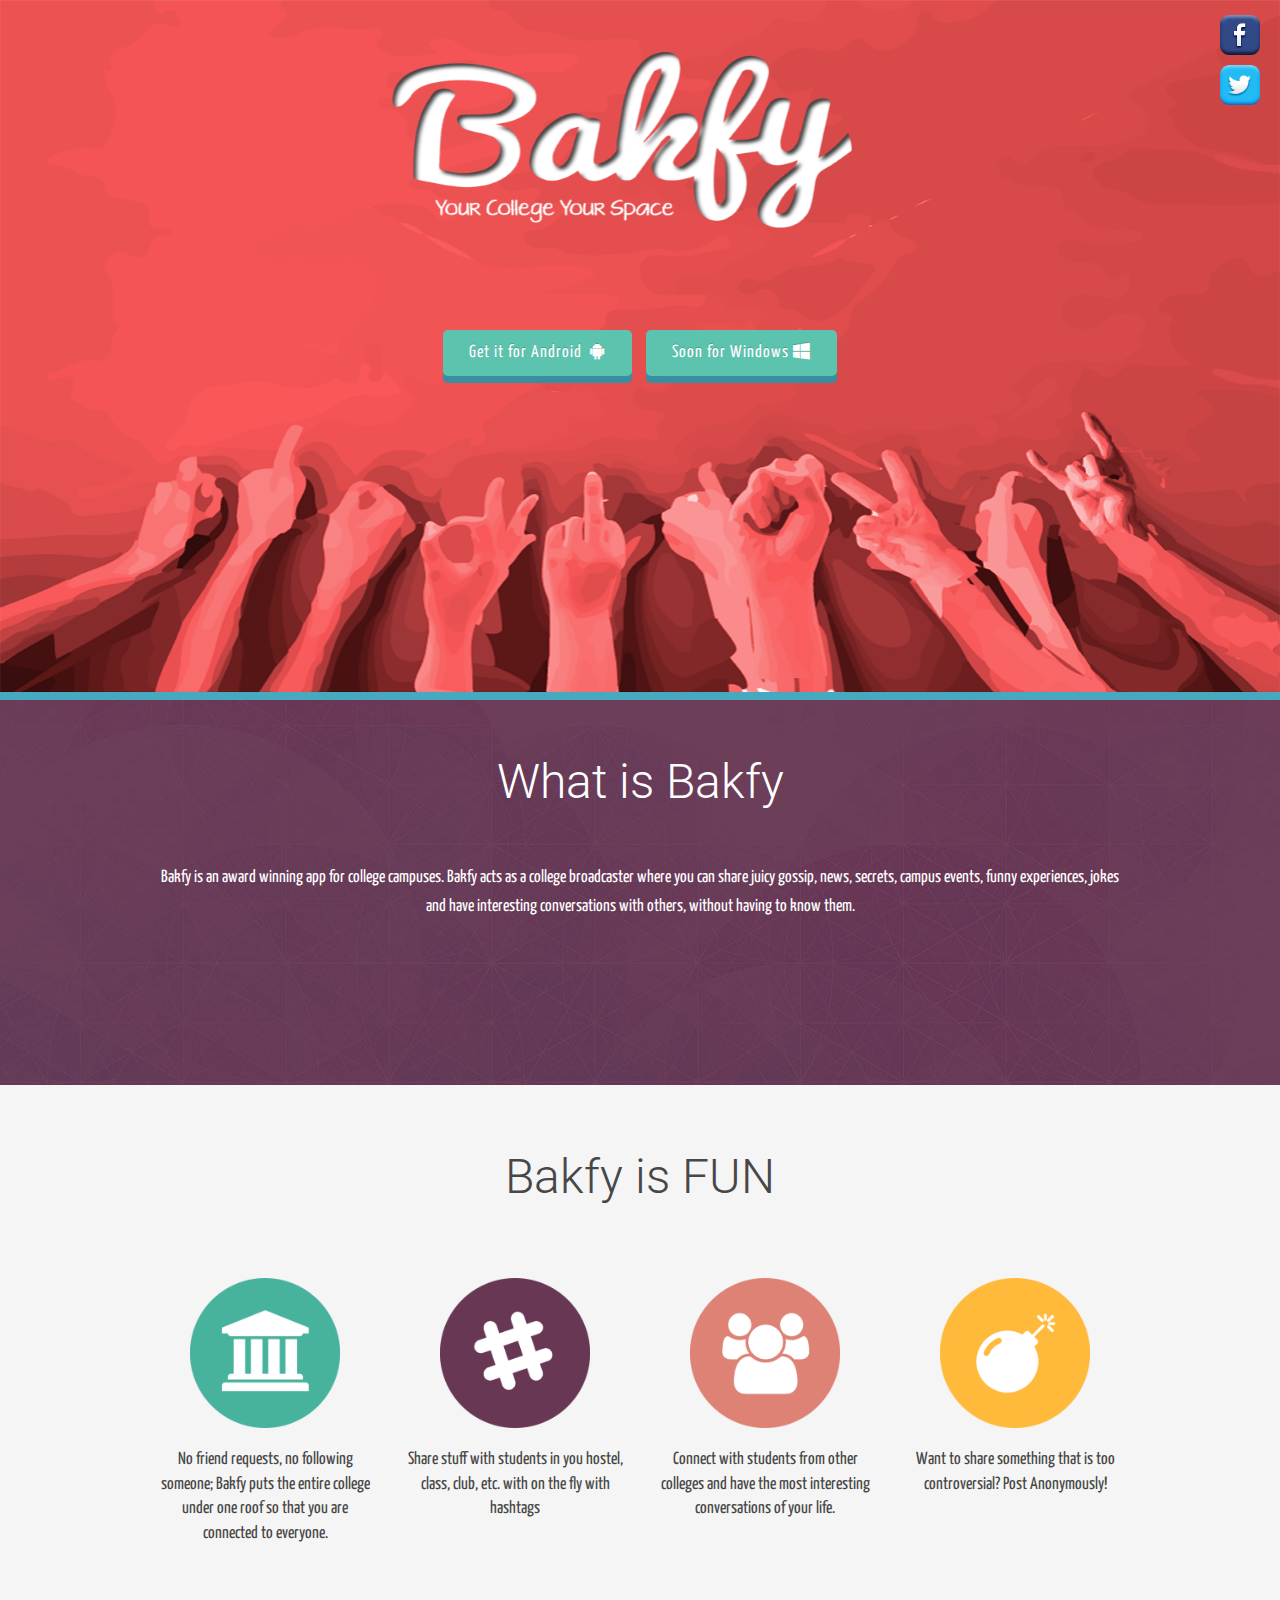
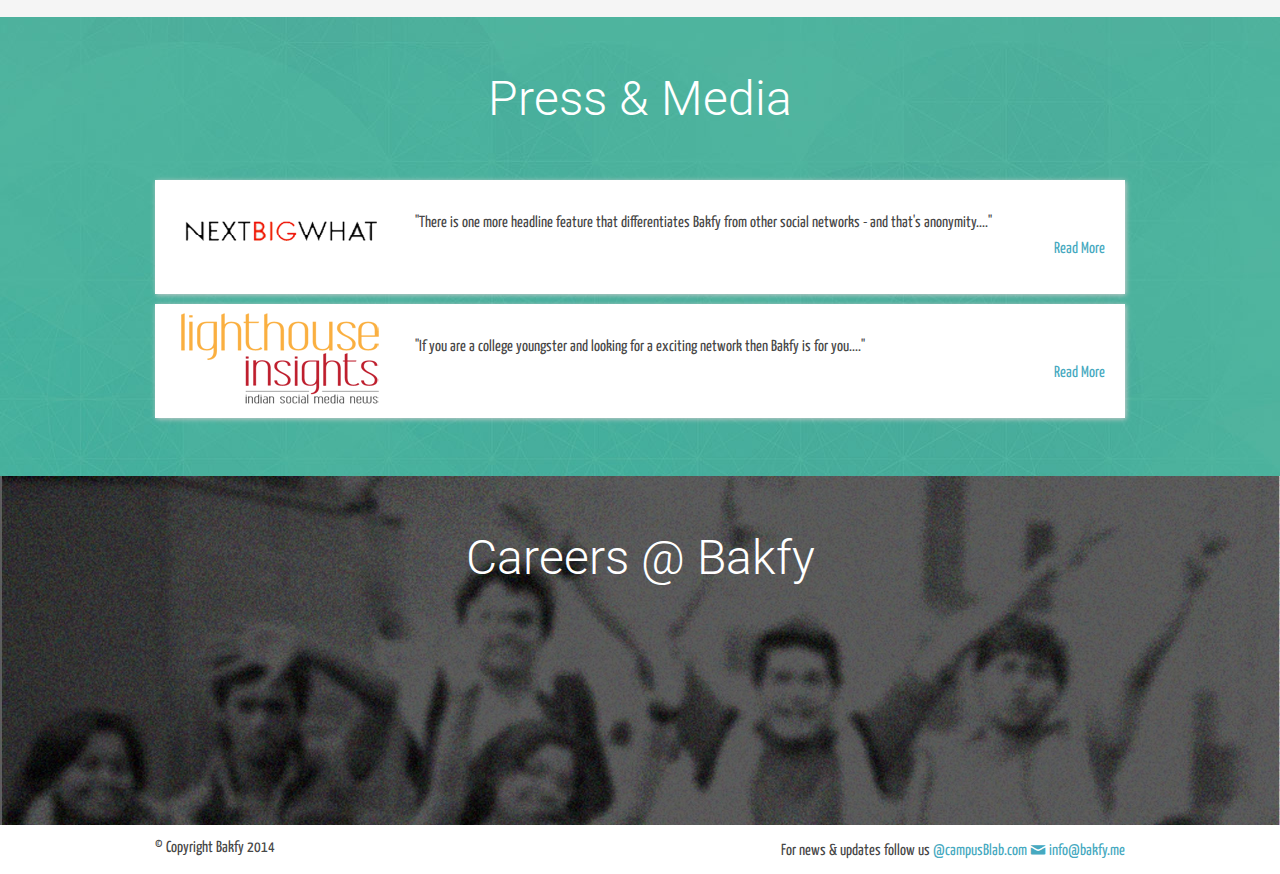
==== commit ba82b808: "color it" ====
--- a/index.html
+++ b/index.html
@@ -12,7 +12,7 @@
   <meta name="title" content="Bakfy">
   <!-- Webfonts -->
   <link rel='stylesheet' href='http://fonts.googleapis.com/css?family=Roboto:400,700'>
-  <link href='http://fonts.googleapis.com/css?family=Raleway' rel='stylesheet' type='text/css'>
+  <link href='http://fonts.googleapis.com/css?family=Yanone+Kaffeesatz:400,700' rel='stylesheet' type='text/css'>
   <!-- CSS -->
   <link rel='stylesheet' href='css/style.css'>
   <link rel='stylesheet' href='css/kirill.css'>
@@ -46,7 +46,7 @@
     <div class="socialites small-3 large-3 columns" >
                 <a href="https://www.facebook.com/bakfy" target="_blank"><img src="img/fb.png"></a>
                 <a href="https://twitter.com/bakfy" target="_blank"><img src="img/tw.png"></a>
-                <a href="https://campusblab.com" target="_blank"><img src="img/blogger.png"></a>
+<!--                <a href="https://campusblab.com" target="_blank"><img src="img/blogger.png"></a>-->
         </div>
     <header style="height: 700px;">
       <div class="row" style="margin-top: 280px;">
@@ -95,20 +95,6 @@
   		</div>
   	</div>
   </section>
- <section class="story" id="careers">
-  	<div class="row">
-  		<div class="small-12 columns">
-  			<h3>Careers @ Bakfy</h3>
-                        <p class="fadein">
-                    Bakfy is a Bangalore based startup by alums of NIT Trichy and DCE (Yes, we could not make it to IITs). Some of the brightest minds and super passionate students from across campuses are working with us. If you are a go-getter, a startup enthusiast and want to learn while earning some money, Bakfy may just be the place for you.
-
-                    We are looking for people to work across Campus Ambassadors, Marketing and Content Writing. Don't know your mojo? No worries. We will help you figure out.
-
-                    Shoot an email at <a href="mailto:reach@bakfy.me">reach@bakfy.me</a> with some brief about yourself. 
-                    </p>
-  		</div>
-  	</div>
-  </section>   
   <section class="story one" id="pressCoverage">
   	<div class="row">
   		<div class="small-12 columns">
@@ -133,7 +119,22 @@
                         </div>
   		</div>
   	</div>
-  </section>    
+  </section>
+    <section class="story" id="careers">
+  	<div class="row">
+  		<div class="small-12 columns">
+  			<h3>Careers @ Bakfy</h3>
+                        <p class="fadein">
+                    Bakfy is a Bangalore based startup by alums of NIT Trichy and DCE (Yes, we could not make it to IITs). Some of the brightest minds and super passionate students from across campuses are working with us. If you are a go-getter, a startup enthusiast and want to learn while earning some money, Bakfy may just be the place for you.
+
+                    We are looking for people to work across Campus Ambassadors, Marketing and Content Writing. Don't know your mojo? No worries. We will help you figure out.
+                    <br/>
+                    <b>Shoot an email at <a href="mailto:reach@bakfy.me">reach@bakfy.me</a> with some brief about yourself.</b> 
+                    </p>
+  		</div>
+  	</div>
+  </section>   
+    
   <div><a href="#" class="scrollup"><i class="icon-arrow-up"></i></a></div>
 
   <footer>
--- a/css/style.css
+++ b/css/style.css
@@ -14,7 +14,7 @@
   color: #474747;
   padding: 0;
   margin: 0;
-  font-family: "Raleway", "brandon grotesque", "Helvetica Neue", "Helvetica", Helvetica, Arial, sans-serif;
+  font-family: "Yanone Kaffeesatz", "brandon grotesque", "Helvetica Neue", "Helvetica", Helvetica, Arial, sans-serif;
   font-weight: normal;
   font-style: normal;
   line-height: 1;
@@ -1037,7 +1037,7 @@
 
 strong,
 b {
-  font-weight: 500;
+  font-weight: 700;
   line-height: inherit; }
 
 small {
--- a/css/tsl.css
+++ b/css/tsl.css
@@ -475,9 +475,9 @@
     margin: 10px auto!important;padding:5px;}
 .pressReadMore{margin-top: 10px;}
 #careers{background: url(../img/people.jpg);background-size: cover;color:#fff;}
-#careers h3{color:#fff;}
-#pressCoverage{background: #ffb93b}
-#pressCoverage h3{color:#fff;}
+#aboutUs{background: url(../img/about.jpg);color:#fff;}
+#pressCoverage h3, #careers h3, #aboutUs h3{color:#fff;margin-top: 0;}
+#pressCoverage{background: url("../img/press.jpg");}
 .buttonsRound p{line-height: 1.4}
 @media (max-width:768px)
 {
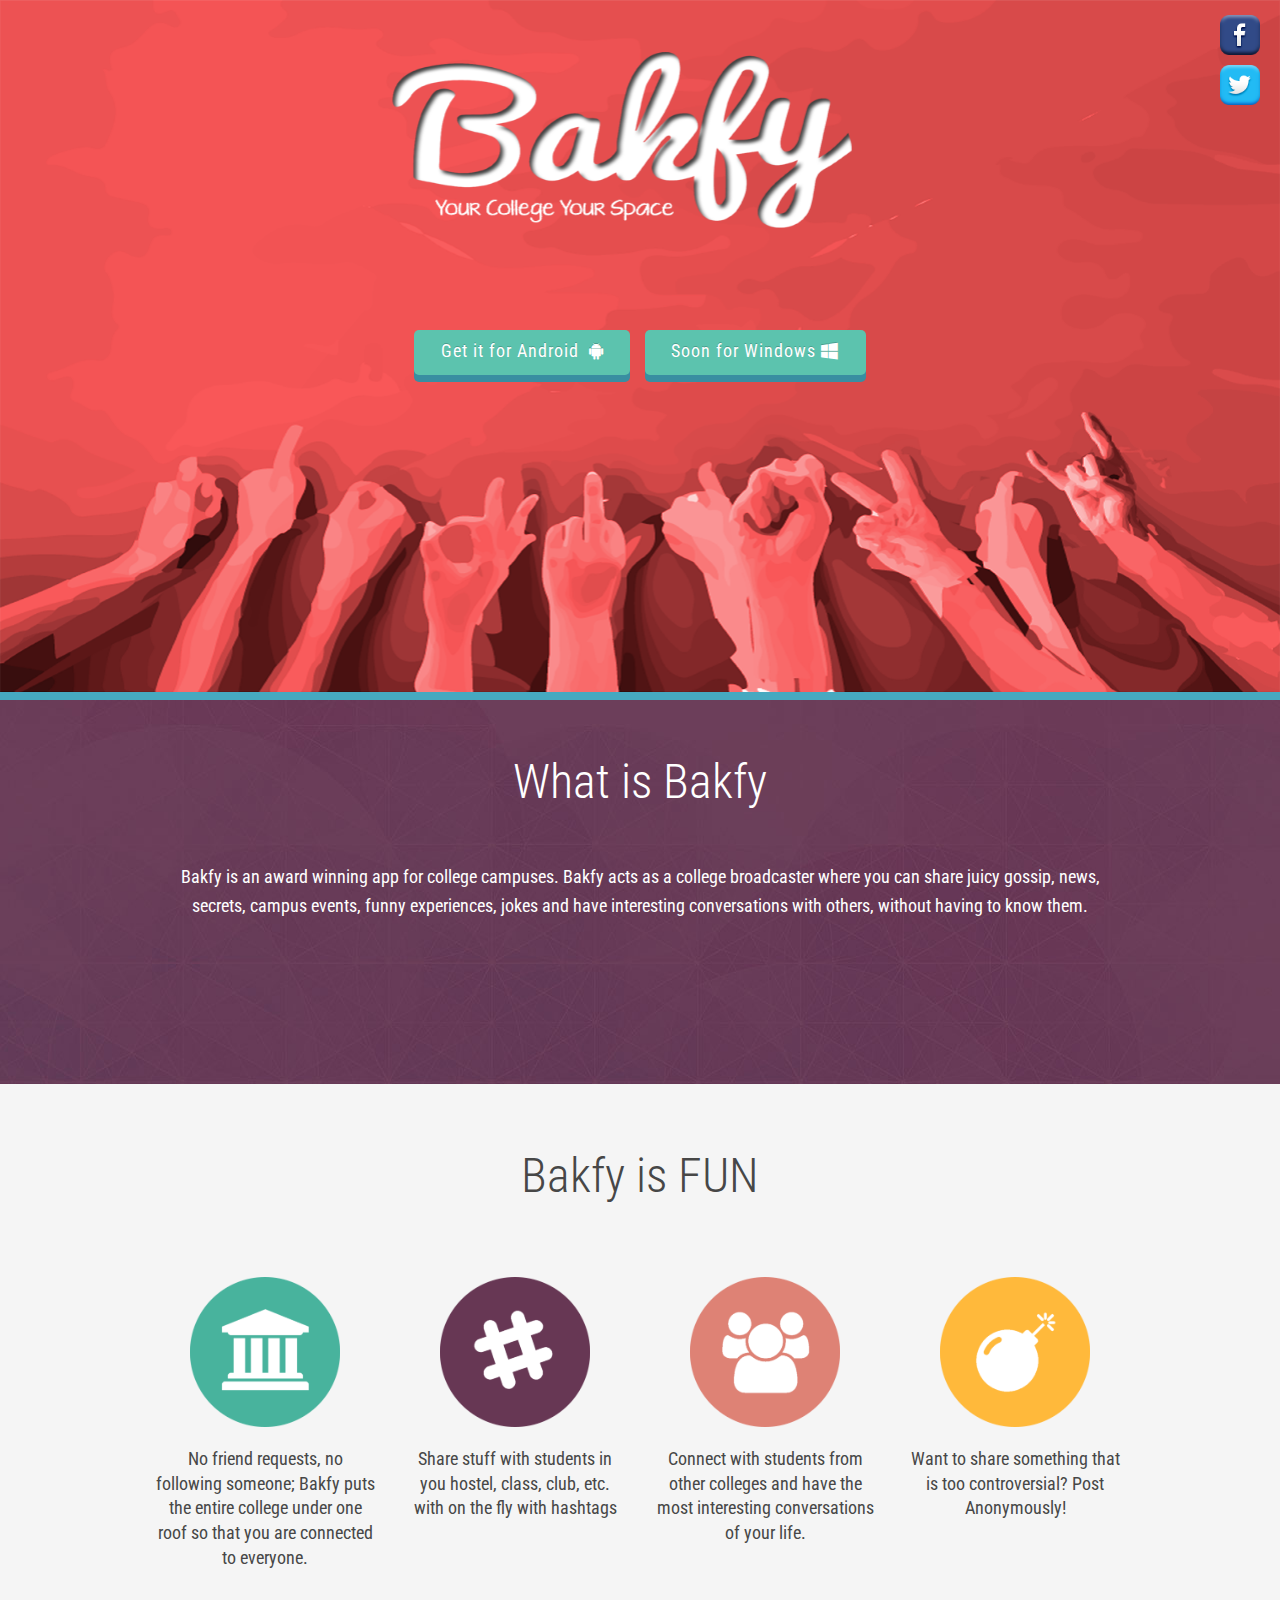
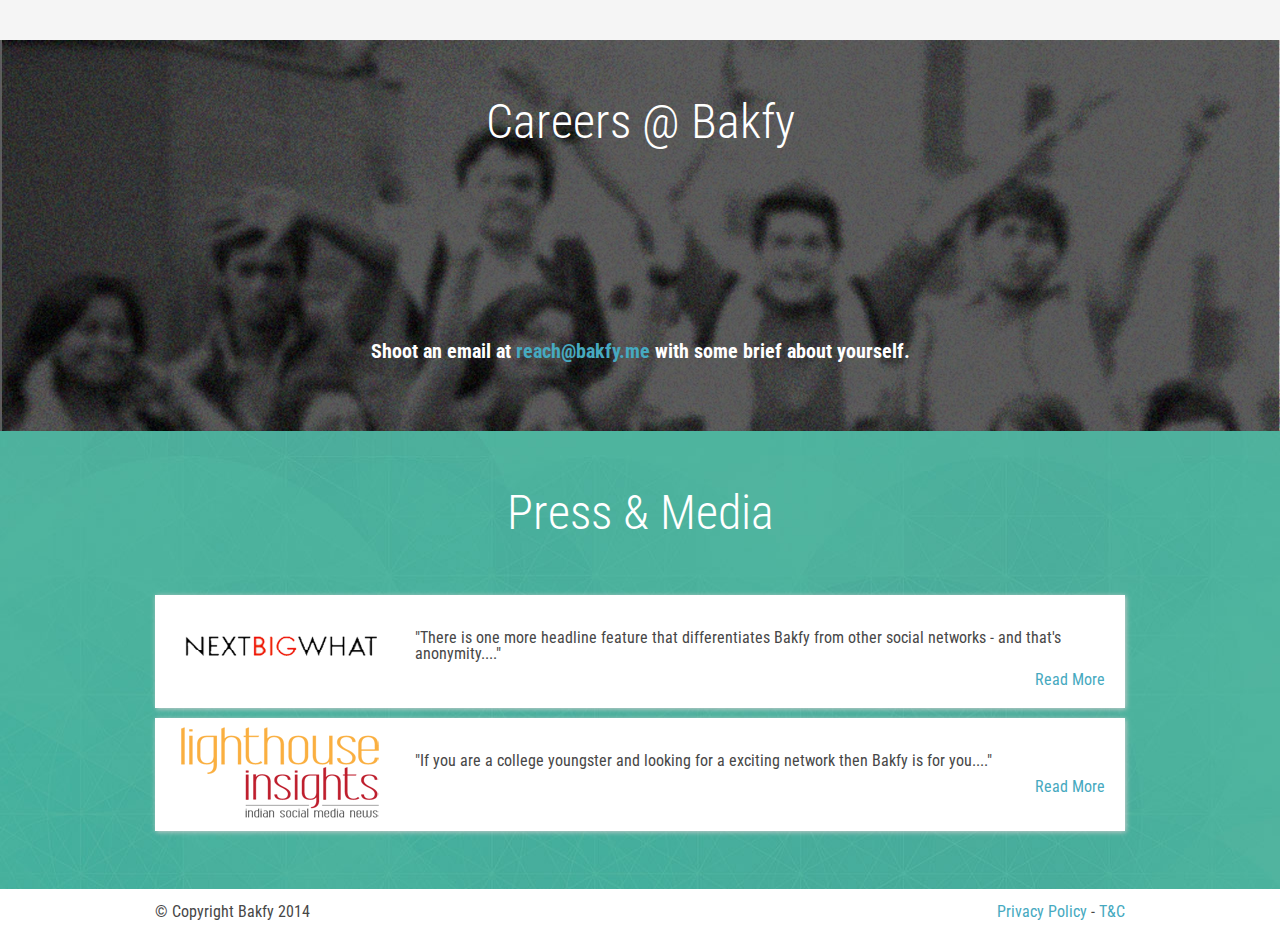
==== commit 89e2336e: "changes" ====
--- a/index.html
+++ b/index.html
@@ -11,8 +11,7 @@
   <title>Bakfy</title>
   <meta name="title" content="Bakfy">
   <!-- Webfonts -->
-  <link rel='stylesheet' href='http://fonts.googleapis.com/css?family=Roboto:400,700'>
-  <link href='http://fonts.googleapis.com/css?family=Yanone+Kaffeesatz:400,700' rel='stylesheet' type='text/css'>
+  <link href='http://fonts.googleapis.com/css?family=Roboto+Condensed:400,700' rel='stylesheet' type='text/css'>
   <!-- CSS -->
   <link rel='stylesheet' href='css/style.css'>
   <link rel='stylesheet' href='css/kirill.css'>
@@ -95,6 +94,20 @@
   		</div>
   	</div>
   </section>
+  <section class="story" id="careers">
+  	<div class="row">
+  		<div class="small-12 columns">
+  			<h3>Careers @ Bakfy</h3>
+                        <p class="fadein">
+                    Bakfy is a Bangalore based startup by alums of NIT Trichy and DCE (Yes, we could not make it to IITs). Some of the brightest minds and super passionate students from across campuses are working with us. If you are a go-getter, a startup enthusiast and want to learn while earning some money, Bakfy may just be the place for you.
+
+                    We are looking for people to work across Campus Ambassadors, Marketing and Content Writing. Don't know your mojo? No worries. We will help you figure out.
+                    <br/>
+                        <div style="font-weight: 700;font-size: 20px;">Shoot an email at <a href="mailto:reach@bakfy.me">reach@bakfy.me</a> with some brief about yourself.</div> 
+                    </p>
+  		</div>
+  	</div>
+  </section>   
   <section class="story one" id="pressCoverage">
   	<div class="row">
   		<div class="small-12 columns">
@@ -120,20 +133,6 @@
   		</div>
   	</div>
   </section>
-    <section class="story" id="careers">
-  	<div class="row">
-  		<div class="small-12 columns">
-  			<h3>Careers @ Bakfy</h3>
-                        <p class="fadein">
-                    Bakfy is a Bangalore based startup by alums of NIT Trichy and DCE (Yes, we could not make it to IITs). Some of the brightest minds and super passionate students from across campuses are working with us. If you are a go-getter, a startup enthusiast and want to learn while earning some money, Bakfy may just be the place for you.
-
-                    We are looking for people to work across Campus Ambassadors, Marketing and Content Writing. Don't know your mojo? No worries. We will help you figure out.
-                    <br/>
-                    <b>Shoot an email at <a href="mailto:reach@bakfy.me">reach@bakfy.me</a> with some brief about yourself.</b> 
-                    </p>
-  		</div>
-  	</div>
-  </section>   
     
   <div><a href="#" class="scrollup"><i class="icon-arrow-up"></i></a></div>
 
@@ -141,7 +140,10 @@
     <div class="row">
         <div class="small-12 columns" style="margin: 15px 0;">
           <div class="pull-left">&copy; Copyright Bakfy 2014</div> 
-          <div class="pull-right">For news &amp; updates follow us <a href="http://campusblab.com/">@campusBlab.com</a> <a href="mailto:info@bakfy.me"><i style="position: relative; top: 2px;"class="icon-mail"></i> info@bakfy.me</a></div>
+          <div class="pull-right">
+              <a href="#">Privacy Policy</a> - 
+              <a href="#">T&C</a>
+          </div>
       </div>
     </div>
   </footer>
--- a/css/style.css
+++ b/css/style.css
@@ -14,7 +14,7 @@
   color: #474747;
   padding: 0;
   margin: 0;
-  font-family: "Yanone Kaffeesatz", "brandon grotesque", "Helvetica Neue", "Helvetica", Helvetica, Arial, sans-serif;
+  font-family: "Roboto Condensed", "brandon grotesque", "Helvetica Neue", "Helvetica", Helvetica, Arial, sans-serif;
   font-weight: normal;
   font-style: normal;
   line-height: 1;
@@ -991,7 +991,7 @@
 
 /* Default header styles */
 h1, h2, h3, h4, h5, h6 {
-  font-family: "Roboto", "brandon grotesque", "Helvetica Neue", "Helvetica", Helvetica, Arial, sans-serif;
+  font-family: "Roboto Condensed", "brandon grotesque", "Helvetica Neue", "Helvetica", Helvetica, Arial, sans-serif;
   font-weight: 500;
   font-style: normal;
   color: #474747;
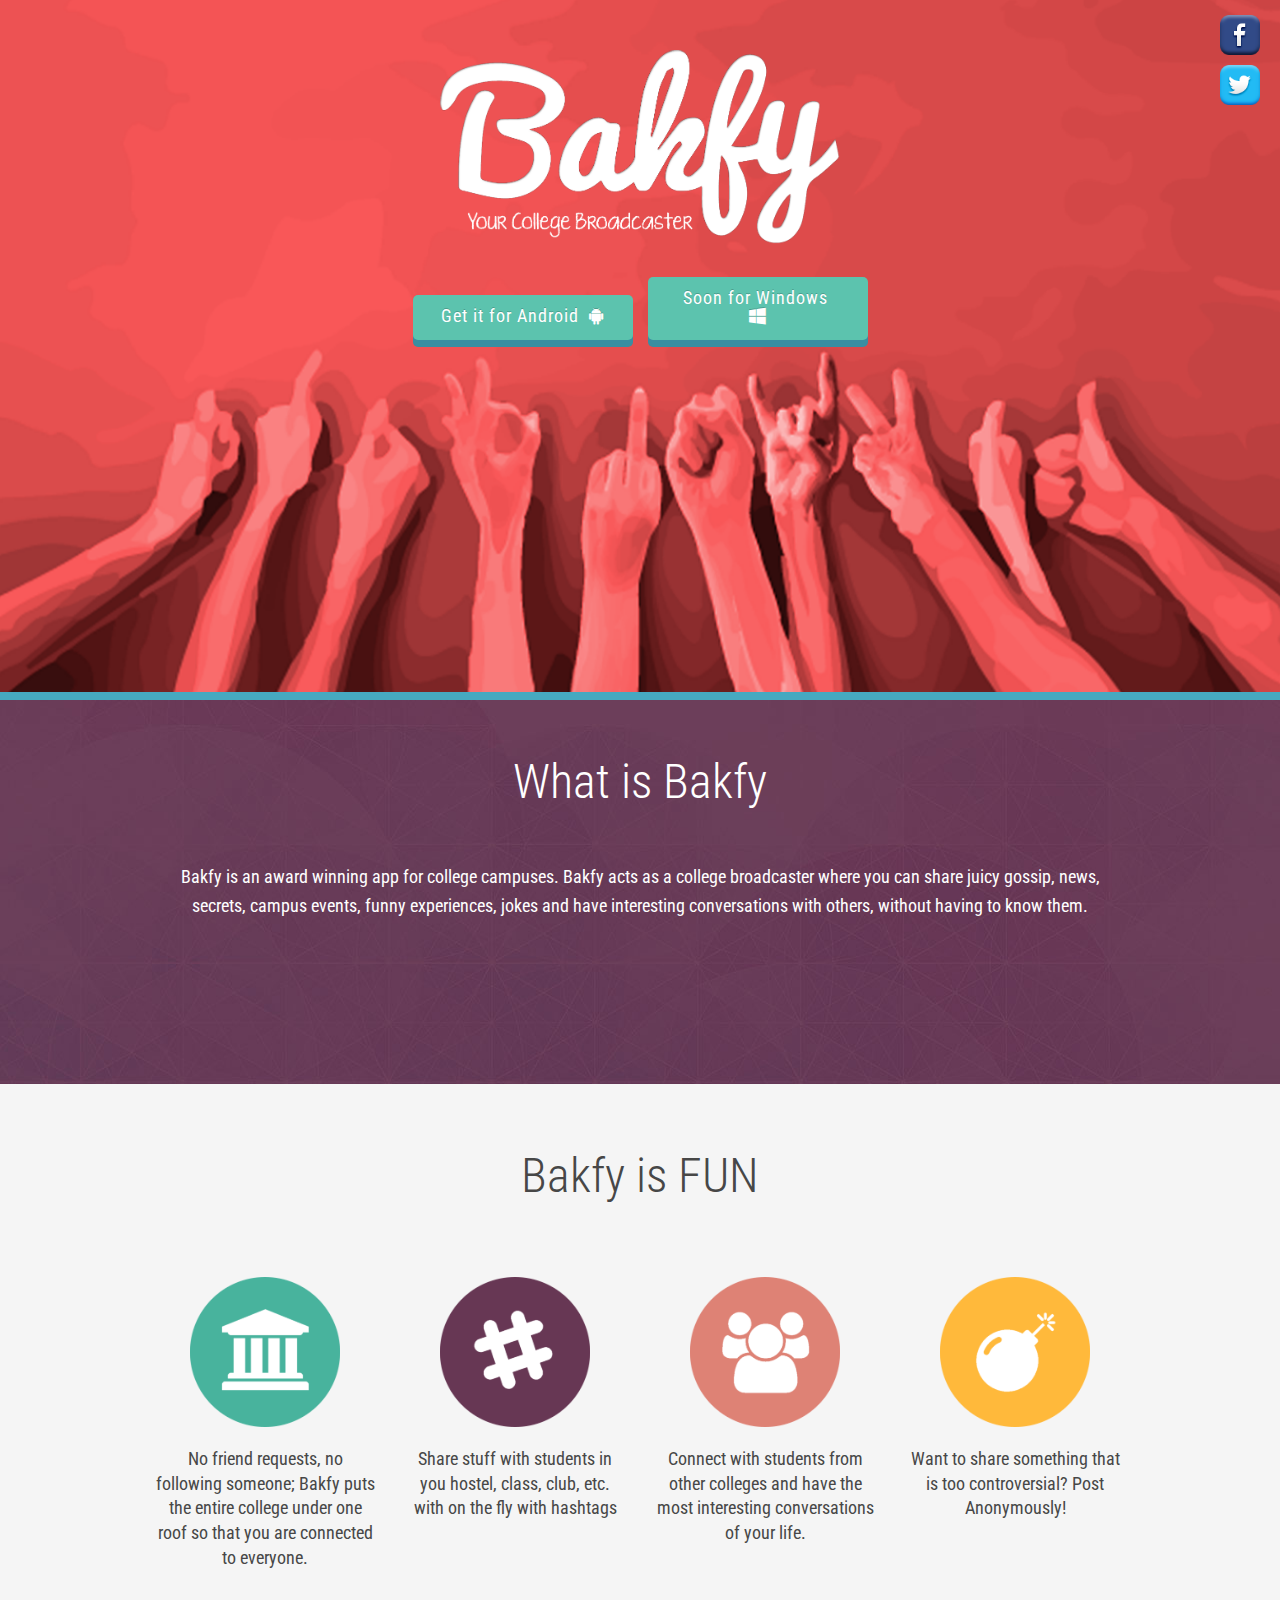
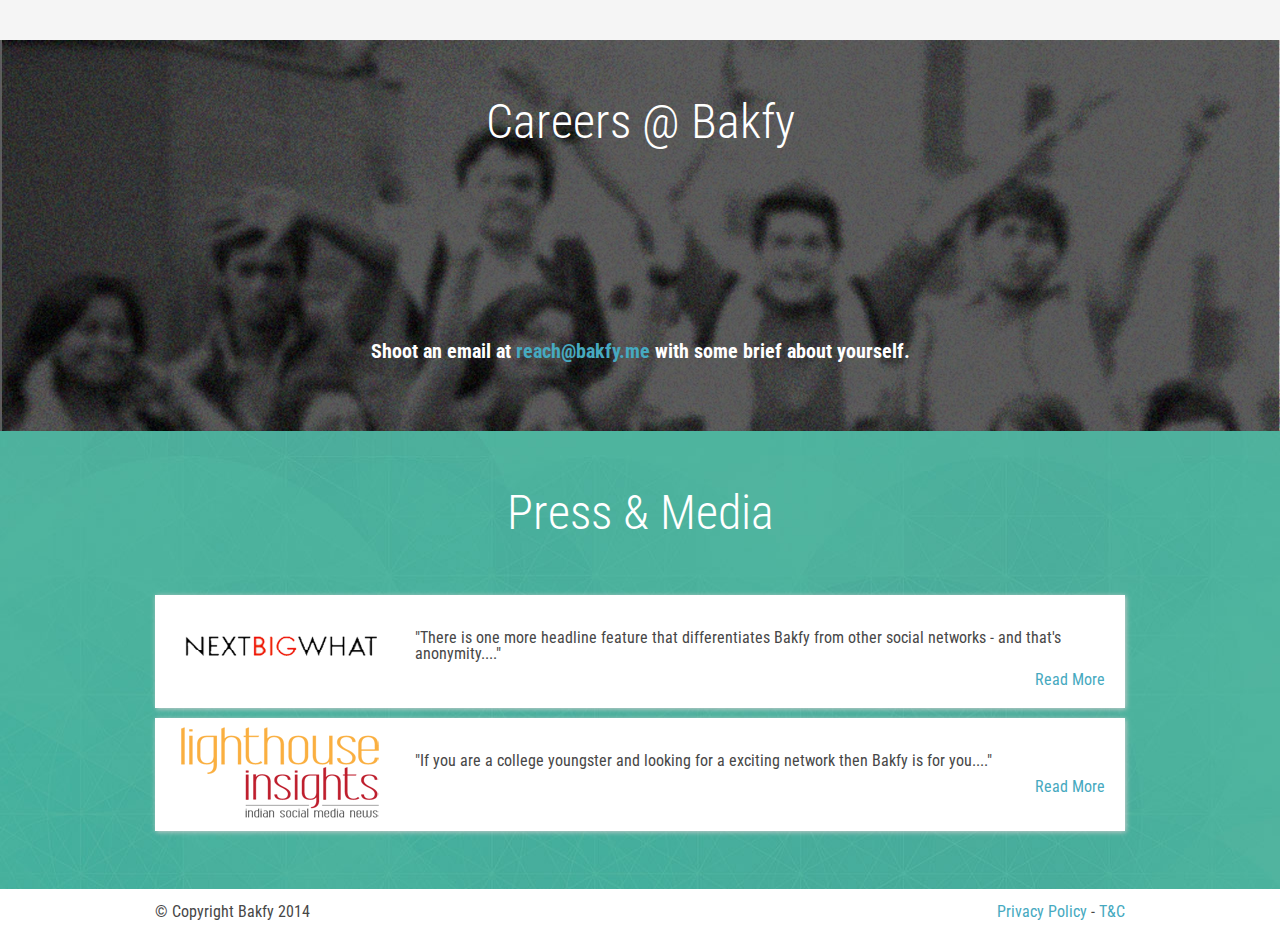
==== commit 117bca36: "updated" ====
--- a/index.html
+++ b/index.html
@@ -48,12 +48,13 @@
 <!--                <a href="https://campusblab.com" target="_blank"><img src="img/blogger.png"></a>-->
         </div>
     <header style="height: 700px;">
-      <div class="row" style="margin-top: 280px;">
+      <div class="row">
+          <div style="text-align: center;margin-bottom: 30px;"><img src="img/logo.png"></div>
             <div class="small-12 large-8 small-centered columns">
             <p class="text-center slideup">
     <!--            -->
-    <a href="https://play.google.com/store/apps/details?id=com.bakfy.dev&hl=en" target="_blank" class="button push ">Get it for Android &nbsp;<i class="fa fa-android"></i></a>
-    <a href="#" class="button push " style="margin-left: 10px;position: relative">Soon for Windows&nbsp;<i class="fa fa-windows"></i></a>
+    <a href="https://play.google.com/store/apps/details?id=com.bakfy.dev&hl=en" style="width:220px;" target="_blank" class="button push ">Get it for Android &nbsp;<i class="fa fa-android"></i></a>
+    <a href="#" class="button push " style="margin-left: 10px;width:220px;">Soon for Windows&nbsp;<i class="fa fa-windows"></i></a>
             </p>
             </div>
   	</div>
@@ -141,19 +142,12 @@
         <div class="small-12 columns" style="margin: 15px 0;">
           <div class="pull-left">&copy; Copyright Bakfy 2014</div> 
           <div class="pull-right">
-              <a href="#">Privacy Policy</a> - 
-              <a href="#">T&C</a>
+              <a href="privacy.html" target="_blank">Privacy Policy</a> - 
+              <a href="tnc.html" target="_blank">T&C</a>
           </div>
       </div>
     </div>
   </footer>
-
-  <script>
-  document.write('<script src=' +
-  ('__proto__' in {} ? 'js/zepto' : 'js/jquery') +
-  '.js><\/script>')
-  </script>
-
 	<!-- JS -->
   <script src='js/jquery.js'></script>
 	<script src='js/foundation.min.js'></script>
--- a/css/kirill.css
+++ b/css/kirill.css
@@ -86,7 +86,7 @@
 .logo {display: block; position: relative; top: 15px; width: 200px;}
 
 header {
-	background: url(../img/cover.png) no-repeat 50% 50%;
+	background: url(../img/back.png) no-repeat 50% 50%;
 	min-height: 30em;
 	height: auto;
 	-webkit-background-size: 100% 100%;
--- a/css/tsl.css
+++ b/css/tsl.css
@@ -479,8 +479,11 @@
 #pressCoverage h3, #careers h3, #aboutUs h3{color:#fff;margin-top: 0;}
 #pressCoverage{background: url("../img/press.jpg");}
 .buttonsRound p{line-height: 1.4}
+.mainBody {width: 60%;margin: 0 auto;}
 @media (max-width:768px)
 {
     header{background-size: cover;}
     .socialites a{display: inline-block}
-}+    .mainBody {width: 90%;}
+    header a{margin-left: 0!important;}
+}
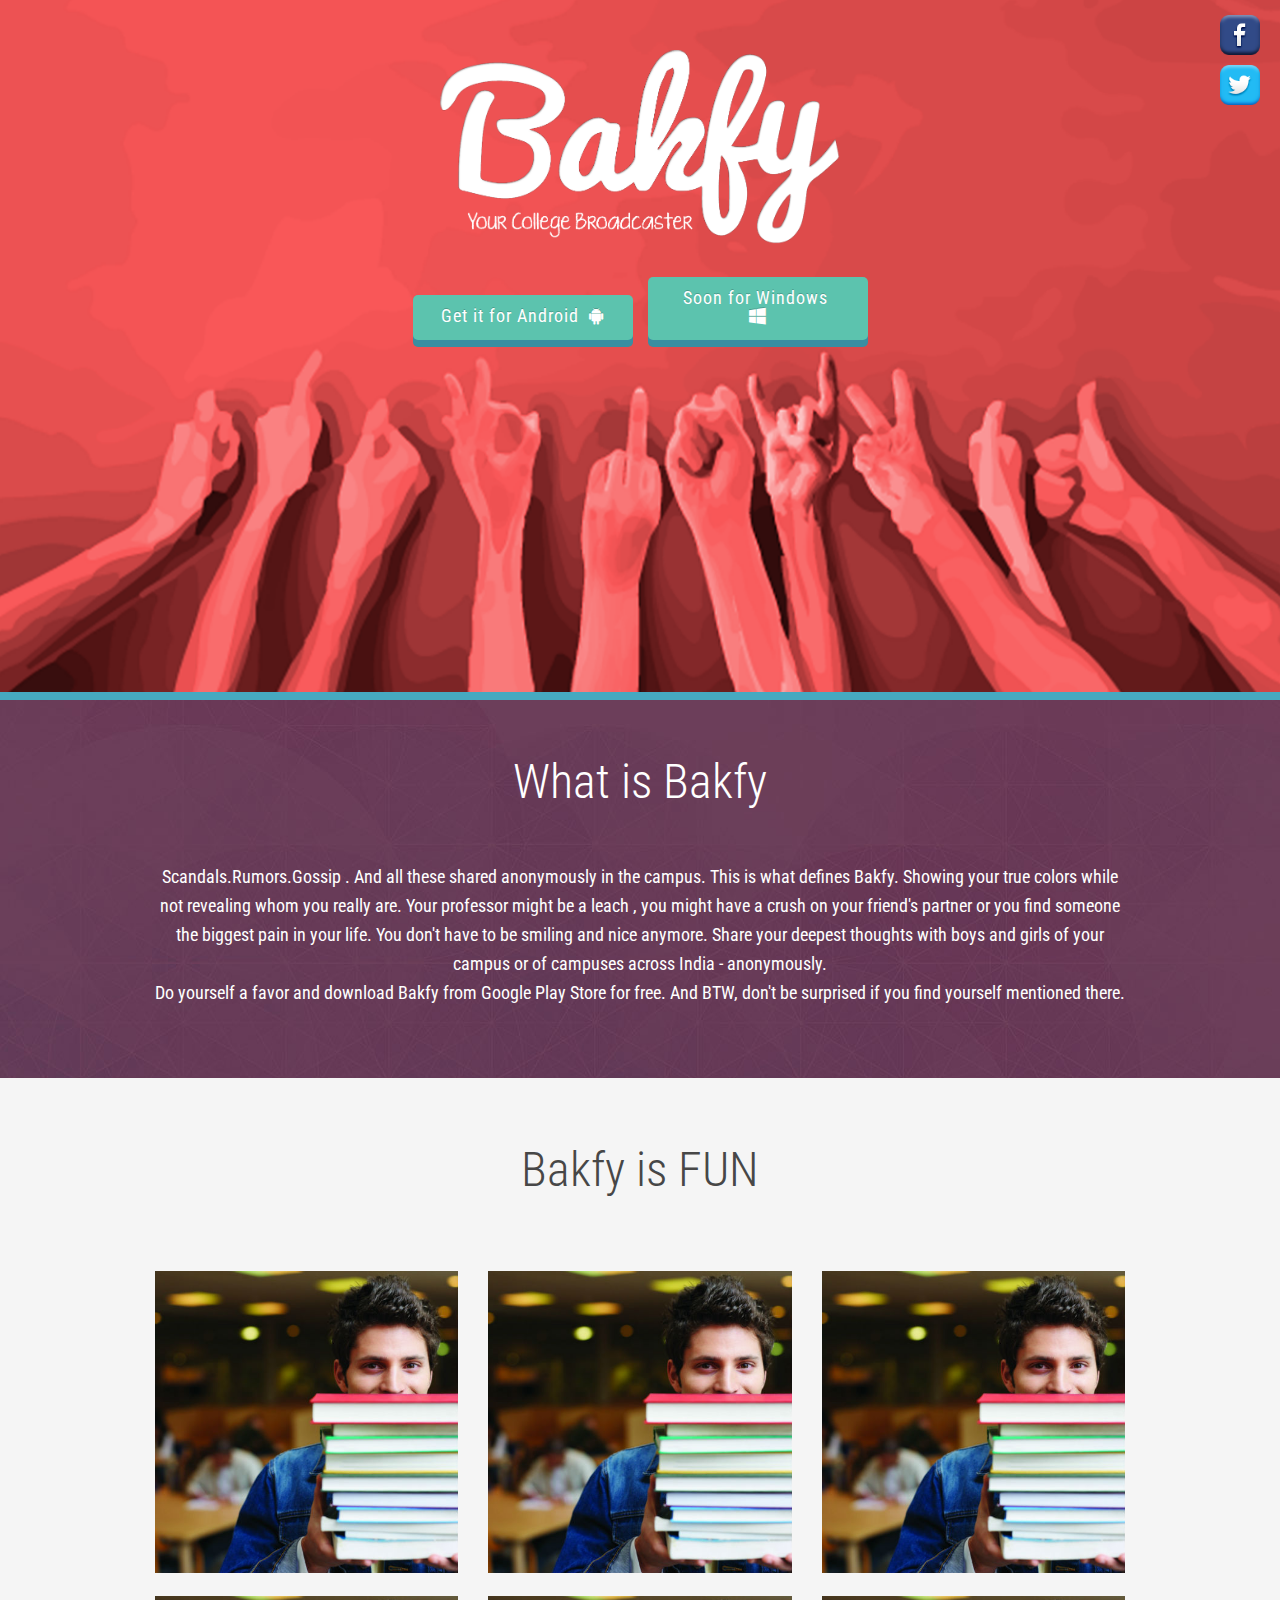
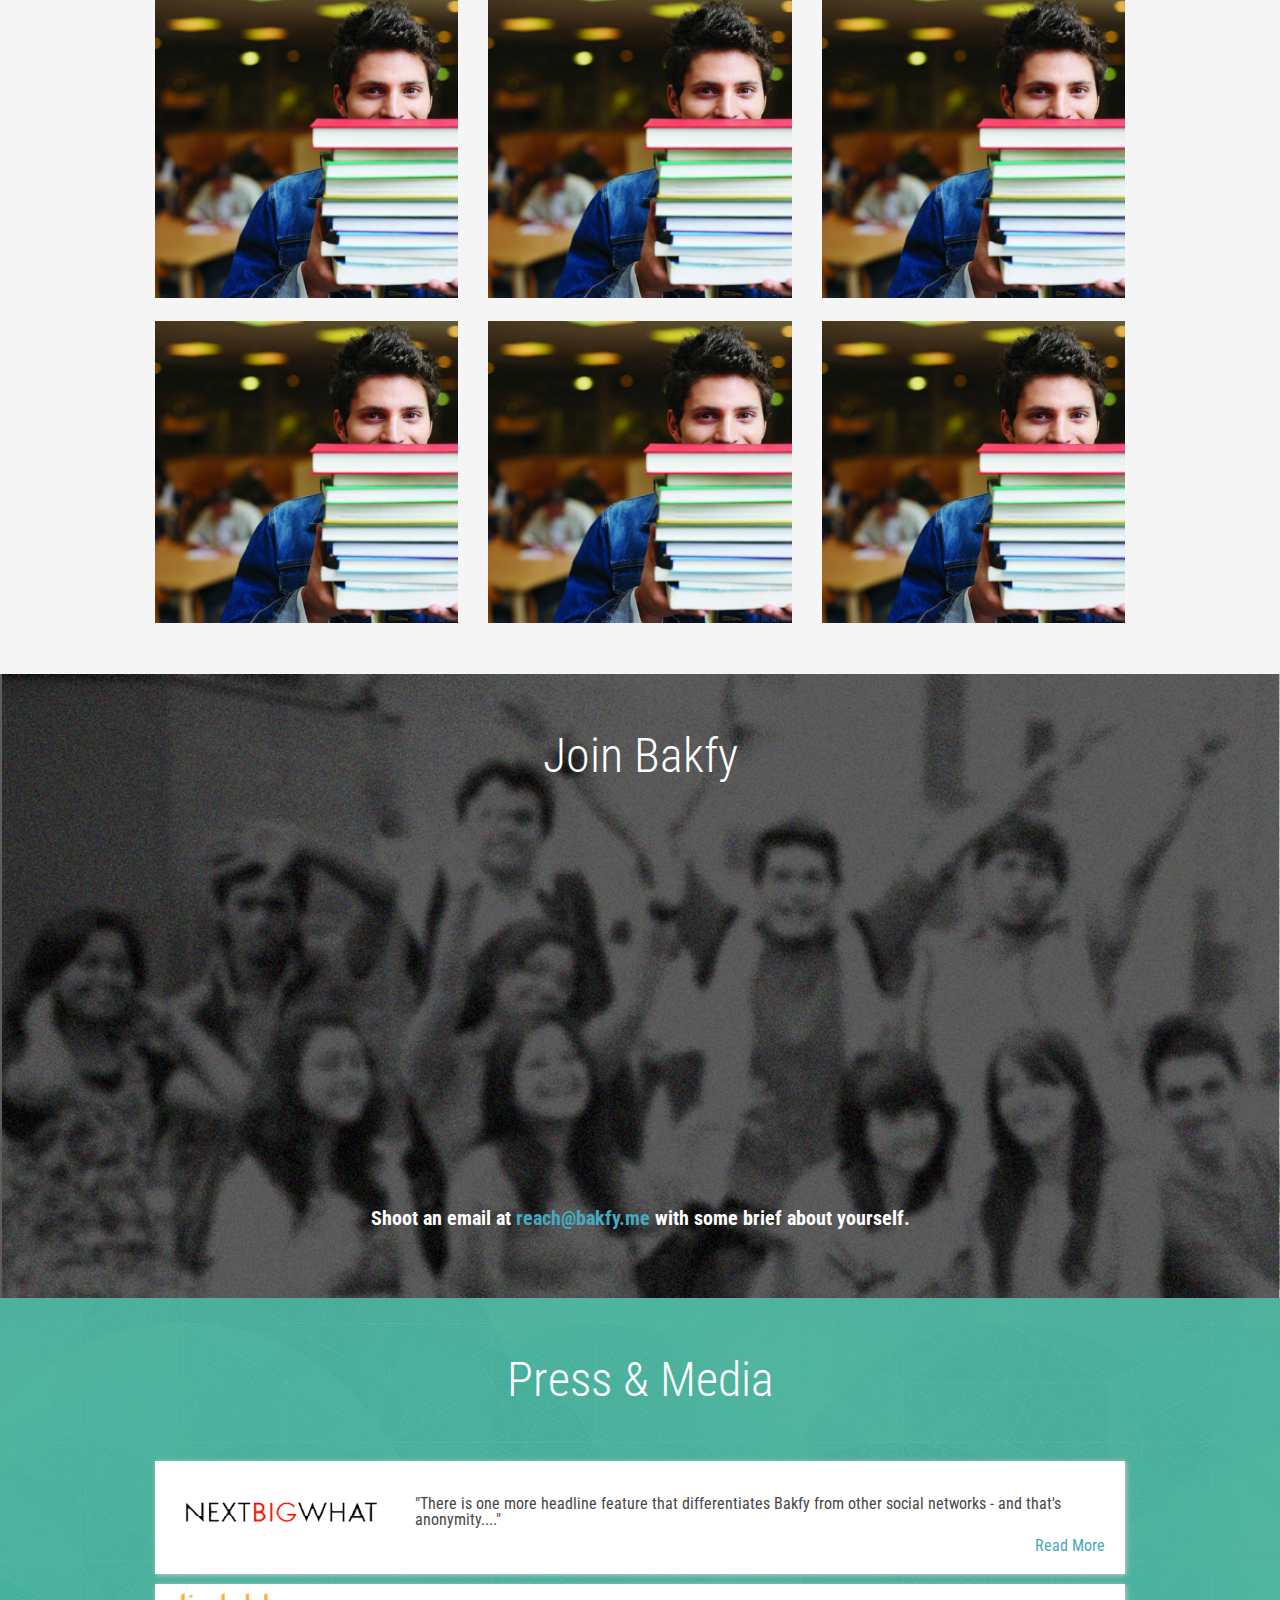
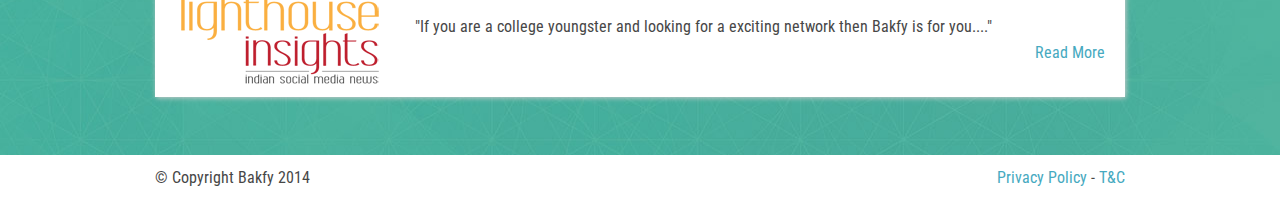
==== commit 1c288eb0: "new changes" ====
--- a/index.html
+++ b/index.html
@@ -65,19 +65,20 @@
   		<div class="small-12 columns">
   			<h3>What is Bakfy</h3>
                         <p class="fadein">
-                    Bakfy is an award winning app for college campuses. Bakfy acts as a college broadcaster where you can share juicy gossip, news, secrets, campus events, funny experiences, jokes and have interesting conversations with others, without having to know them. 
+                    Scandals.Rumors.Gossip . And all these shared anonymously in the campus. This is what defines Bakfy. Showing your true colors while not revealing whom you really are. Your professor might be a leach , you might have a crush on your friend's partner or you find someone the biggest pain in your life. You don't have to be smiling and nice anymore. Share your deepest thoughts with boys and girls of your campus or of campuses across India - anonymously.
+					<br/>
+					Do yourself a favor and download Bakfy from Google Play Store for free. And BTW, don't be surprised if you find yourself mentioned there. 
                     </p>
-                    <br/><br/>
-                    <a href="#" data-reveal-id="myVid" class="button push playVid fadein">
+                    <!-- <a href="#" data-reveal-id="myVid" class="button push playVid fadein">
                         <i class="fa fa-play-circle"></i>&nbsp; Watch Video
-                    </a>
+                    </a> -->
   		</div>
   	</div>
   </section>
   <section class="one story">
       <h3>Bakfy is FUN</h3>
     <div class="row buttonsRound">
-  		<div class="small-12 large-3 columns">
+<!--   		<div class="small-12 large-3 columns">
                     <div class="mainRound"><img src="img/univ.png"></div>
   				<p>No friend requests, no following someone; Bakfy puts the entire college under one roof so that you are connected to everyone.</p>
   		</div>
@@ -92,18 +93,36 @@
   		<div class="small-12 large-3 columns">
   				<div class="mainRound"><img src="img/bomb.png"></div>
   				<p>Want to share something that is too controversial? Post Anonymously!</p>
-  		</div>
+  		</div> -->
+  		<div class="small-12 large-4 columns"><img src="img/a.jpg"></div>
+  		<div class="small-12 large-4 columns"><img src="img/a.jpg"></div>
+  		<div class="small-12 large-4 columns"><img src="img/a.jpg"></div>
+  		<div class="small-12 large-4 columns"><img src="img/a.jpg"></div>
+  		<div class="small-12 large-4 columns"><img src="img/a.jpg"></div>
+  		<div class="small-12 large-4 columns"><img src="img/a.jpg"></div>
+  		<div class="small-12 large-4 columns"><img src="img/a.jpg"></div>
+  		<div class="small-12 large-4 columns"><img src="img/a.jpg"></div>
+  		<div class="small-12 large-4 columns"><img src="img/a.jpg"></div>
   	</div>
   </section>
   <section class="story" id="careers">
   	<div class="row">
   		<div class="small-12 columns">
-  			<h3>Careers @ Bakfy</h3>
+  			<h3>Join Bakfy</h3>
                         <p class="fadein">
-                    Bakfy is a Bangalore based startup by alums of NIT Trichy and DCE (Yes, we could not make it to IITs). Some of the brightest minds and super passionate students from across campuses are working with us. If you are a go-getter, a startup enthusiast and want to learn while earning some money, Bakfy may just be the place for you.
+                     Bakfy is a Bangalore based seed funded startup. Some of the brightest minds and really passionate students from across campuses are working with us. We are particularly looking for folks for Campus Marketing and Content Writing. 
+<br/>You should:
 
-                    We are looking for people to work across Campus Ambassadors, Marketing and Content Writing. Don't know your mojo? No worries. We will help you figure out.
-                    <br/>
+<br> Be a go-getter (We believe in getting shit done)
+<br> Have the knack to stand out in a crowd and get noticed
+<br> Be a startup enthusiast
+<br/>
+If you can associate yourself with this mojo, Bakfy may just be the place for you. We offer:
+<br>
+<br> Fast-paced learning experience. (You will be working directly with one of the founders and will be part of major strategic initiatives) 
+<br> Good perks and performance based stipend 
+<br> Career in a fast growing startup
+<br> Chance to be coolest guy/girl in the campus.
                         <div style="font-weight: 700;font-size: 20px;">Shoot an email at <a href="mailto:reach@bakfy.me">reach@bakfy.me</a> with some brief about yourself.</div> 
                     </p>
   		</div>
--- a/css/tsl.css
+++ b/css/tsl.css
@@ -479,6 +479,7 @@
 #pressCoverage h3, #careers h3, #aboutUs h3{color:#fff;margin-top: 0;}
 #pressCoverage{background: url("../img/press.jpg");}
 .buttonsRound p{line-height: 1.4}
+.buttonsRound > div {margin-top:20px;}
 .mainBody {width: 60%;margin: 0 auto;}
 @media (max-width:768px)
 {
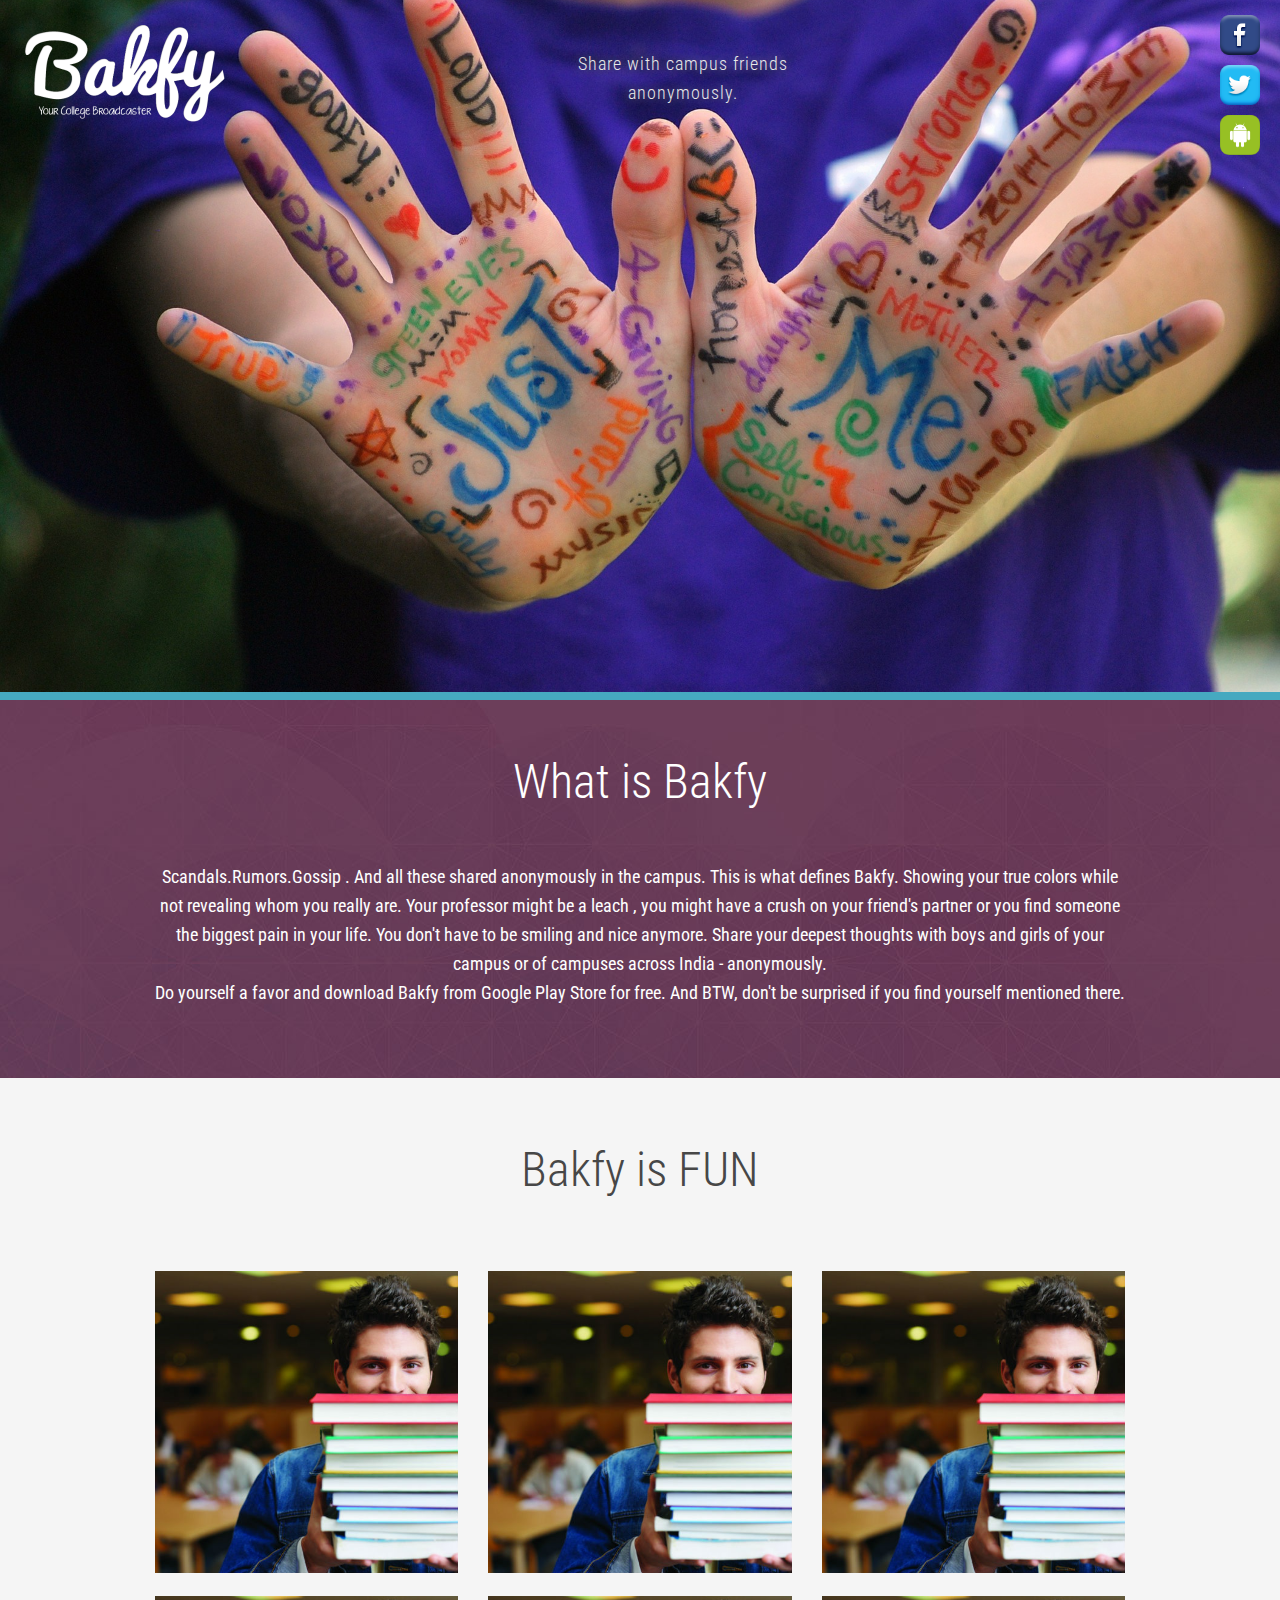
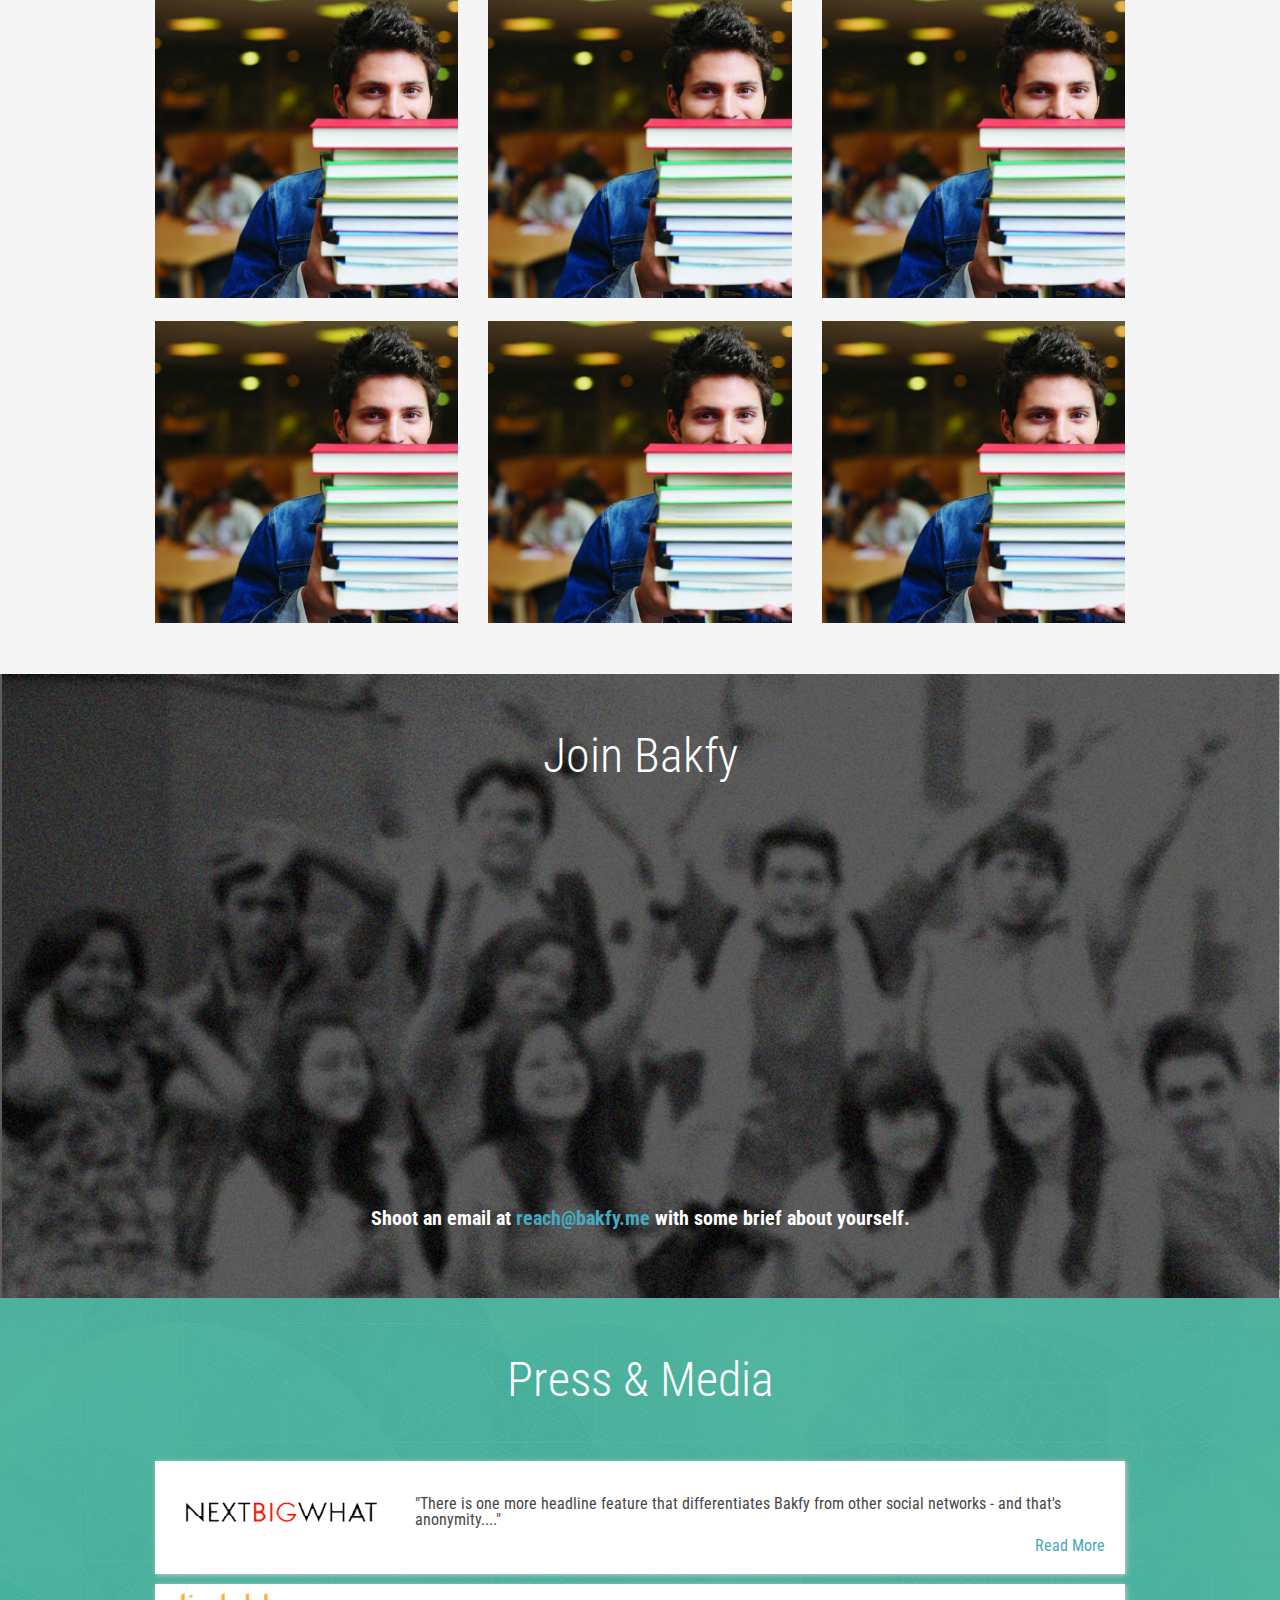
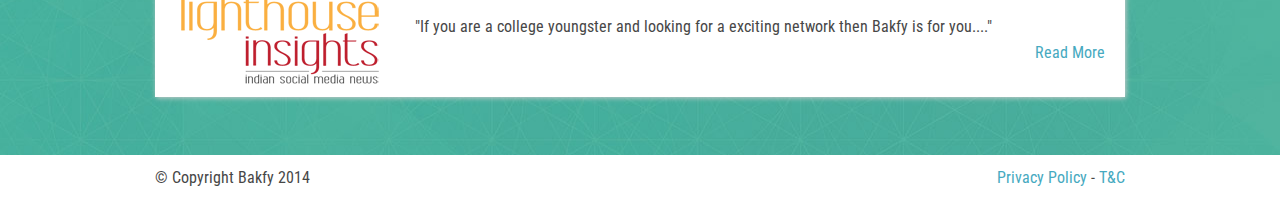
==== commit fca989ee: "new changes" ====
--- a/index.html
+++ b/index.html
@@ -45,16 +45,18 @@
     <div class="socialites small-3 large-3 columns" >
                 <a href="https://www.facebook.com/bakfy" target="_blank"><img src="img/fb.png"></a>
                 <a href="https://twitter.com/bakfy" target="_blank"><img src="img/tw.png"></a>
+                <a href="https://play.google.com/store/apps/details?id=com.bakfy.dev&hl=en" target="_blank"><img src="img/android.png"></a>
 <!--                <a href="https://campusblab.com" target="_blank"><img src="img/blogger.png"></a>-->
         </div>
     <header style="height: 700px;">
       <div class="row">
-          <div style="text-align: center;margin-bottom: 30px;"><img src="img/logo.png"></div>
+          <div id="logoDiv"><img src="img/logo.png"></div>
             <div class="small-12 large-8 small-centered columns">
             <p class="text-center slideup">
-    <!--            -->
-    <a href="https://play.google.com/store/apps/details?id=com.bakfy.dev&hl=en" style="width:220px;" target="_blank" class="button push ">Get it for Android &nbsp;<i class="fa fa-android"></i></a>
-    <a href="#" class="button push " style="margin-left: 10px;width:220px;">Soon for Windows&nbsp;<i class="fa fa-windows"></i></a>
+            <span style="text-align:center;margin-left:85px;">Share with campus friends</span><br><span style="text-align:center;margin-left:85px;">anonymously.</span>
+    <!--           
+    <a href="https://play.google.com/store/apps/details?id=com.bakfy.dev&hl=en" style="width:220px;margin-left:90px;" target="_blank" class="button push ">Get it for Android &nbsp;<i class="fa fa-android"></i></a>
+	<a href="#" class="button push " style="margin-left: 10px;width:220px;">Soon for Windows&nbsp;<i class="fa fa-windows"></i></a> -->
             </p>
             </div>
   	</div>
--- a/css/kirill.css
+++ b/css/kirill.css
@@ -86,13 +86,13 @@
 .logo {display: block; position: relative; top: 15px; width: 200px;}
 
 header {
-	background: url(../img/back.png) no-repeat 50% 50%;
+	background: url(../img/hands.jpg) no-repeat 50% 50%;
 	min-height: 30em;
 	height: auto;
-	-webkit-background-size: 100% 100%;
-	-moz-background-size: 100% 100%;
-	-o-background-size: 100% 100%;
-	background-size: 100% 100%;
+	-webkit-background-size: cover;
+	-moz-background-size: cover;
+	-o-background-size: cover;
+	background-size: cover;
 	border-bottom: 8px solid #46a9c0;
 	padding: 0.5em 0 0;
 }
--- a/css/tsl.css
+++ b/css/tsl.css
@@ -480,6 +480,7 @@
 #pressCoverage{background: url("../img/press.jpg");}
 .buttonsRound p{line-height: 1.4}
 .buttonsRound > div {margin-top:20px;}
+#logoDiv {width:200px;position:absolute;top:25px;left:25px;}
 .mainBody {width: 60%;margin: 0 auto;}
 @media (max-width:768px)
 {
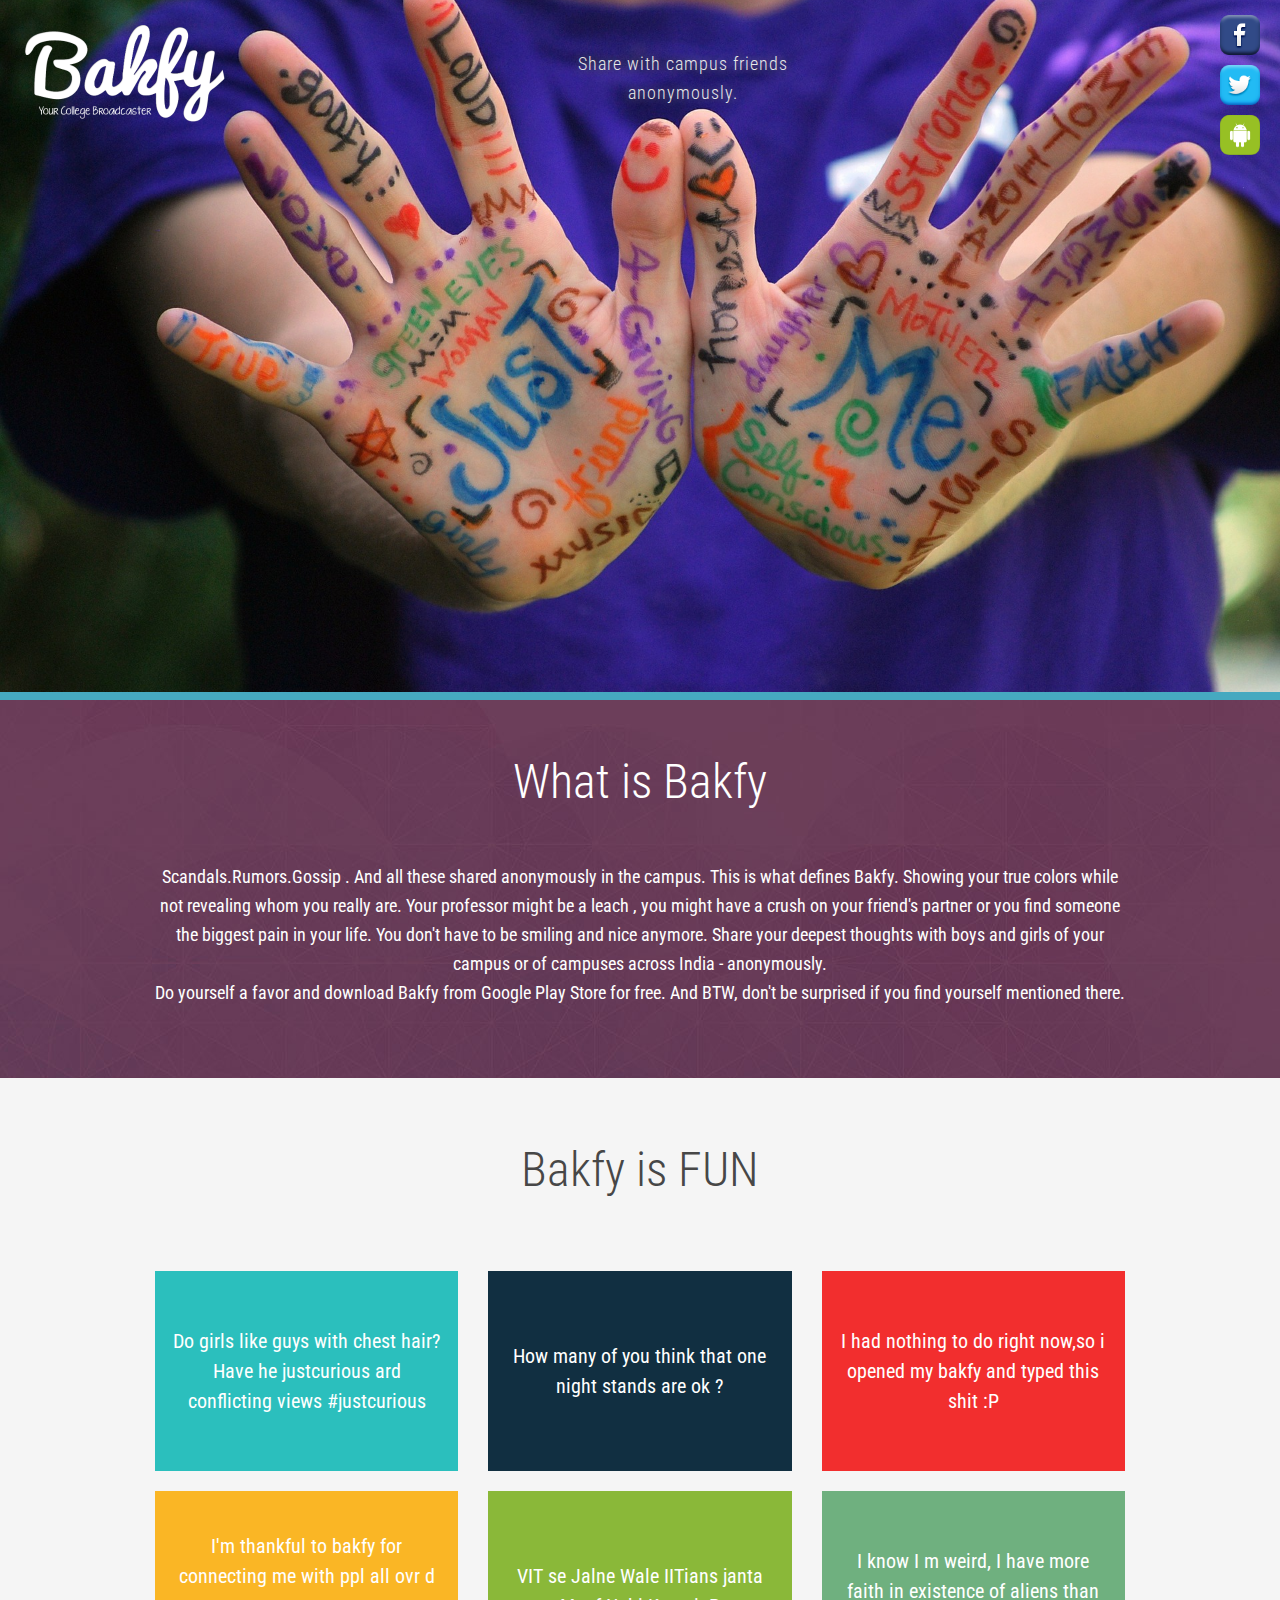
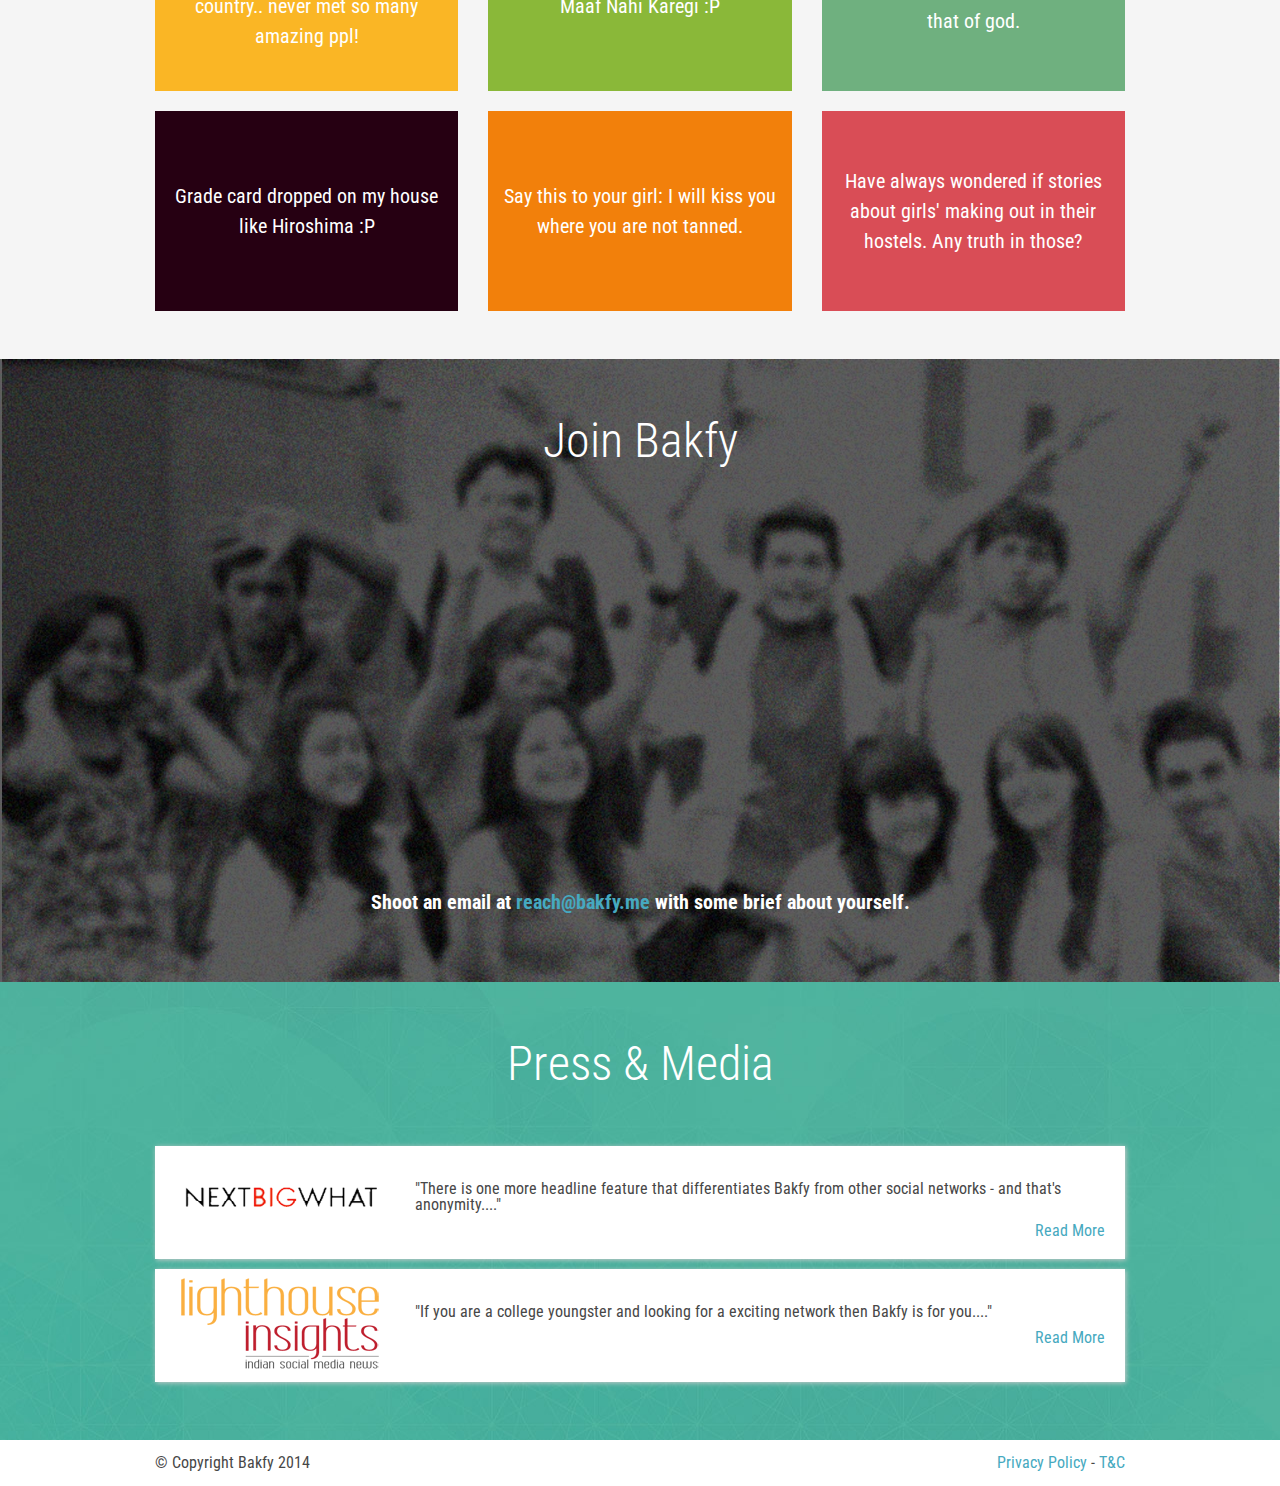
==== commit 9ef6ff7f: "changed" ====
--- a/index.html
+++ b/index.html
@@ -96,15 +96,15 @@
   				<div class="mainRound"><img src="img/bomb.png"></div>
   				<p>Want to share something that is too controversial? Post Anonymously!</p>
   		</div> -->
-  		<div class="small-12 large-4 columns"><img src="img/a.jpg"></div>
-  		<div class="small-12 large-4 columns"><img src="img/a.jpg"></div>
-  		<div class="small-12 large-4 columns"><img src="img/a.jpg"></div>
-  		<div class="small-12 large-4 columns"><img src="img/a.jpg"></div>
-  		<div class="small-12 large-4 columns"><img src="img/a.jpg"></div>
-  		<div class="small-12 large-4 columns"><img src="img/a.jpg"></div>
-  		<div class="small-12 large-4 columns"><img src="img/a.jpg"></div>
-  		<div class="small-12 large-4 columns"><img src="img/a.jpg"></div>
-  		<div class="small-12 large-4 columns"><img src="img/a.jpg"></div>
+  		<div class="bakHolder small-12 large-4 columns"><div style="background: #2BBFBD" class="baks">Do girls like guys with chest hair? Have he justcurious ard conflicting views #justcurious</div></div>
+  		<div class="bakHolder small-12 large-4 columns"><div style="background: #112F41" class="baks">How many of you think that one night stands are ok ? </div></div>
+  		<div class="bakHolder small-12 large-4 columns"><div style="background: #F22E2E" class="baks">I had nothing to do right now,so i opened my bakfy and typed this shit :P</div></div>
+  		<div class="bakHolder small-12 large-4 columns"><div style="background: #FAB625" class="baks">I'm thankful to bakfy for connecting me with ppl all ovr d country.. never met so many amazing ppl! </div></div>
+  		<div class="bakHolder small-12 large-4 columns"><div style="background: #8AB839" class="baks">VIT se Jalne Wale IITians janta Maaf Nahi Karegi :P</div></div>
+  		<div class="bakHolder small-12 large-4 columns"><div style="background: #6FB07F" class="baks">I know I m weird, I have more faith in existence of aliens than that of god.</div></div>
+  		<div class="bakHolder small-12 large-4 columns"><div style="background: #260012" class="baks">Grade card dropped on my house like Hiroshima :P</div></div>
+  		<div class="bakHolder small-12 large-4 columns"><div style="background: #F2800B" class="baks">Say this to your girl: I will kiss you where you are not tanned.</div></div>
+  		<div class="bakHolder small-12 large-4 columns"><div style="background: #D94D56" class="baks">Have always wondered if stories about girls' making out in their hostels. Any truth in those?</div></div>
   	</div>
   </section>
   <section class="story" id="careers">
--- a/css/tsl.css
+++ b/css/tsl.css
@@ -482,6 +482,16 @@
 .buttonsRound > div {margin-top:20px;}
 #logoDiv {width:200px;position:absolute;top:25px;left:25px;}
 .mainBody {width: 60%;margin: 0 auto;}
+.bakHolder{display:table}
+.baks{
+	display:table-cell;
+	height:200px;
+	color:#fff;
+	padding:5%;
+	line-height:1.5;
+	font-size:20px;
+	vertical-align:middle;
+}
 @media (max-width:768px)
 {
     header{background-size: cover;}
